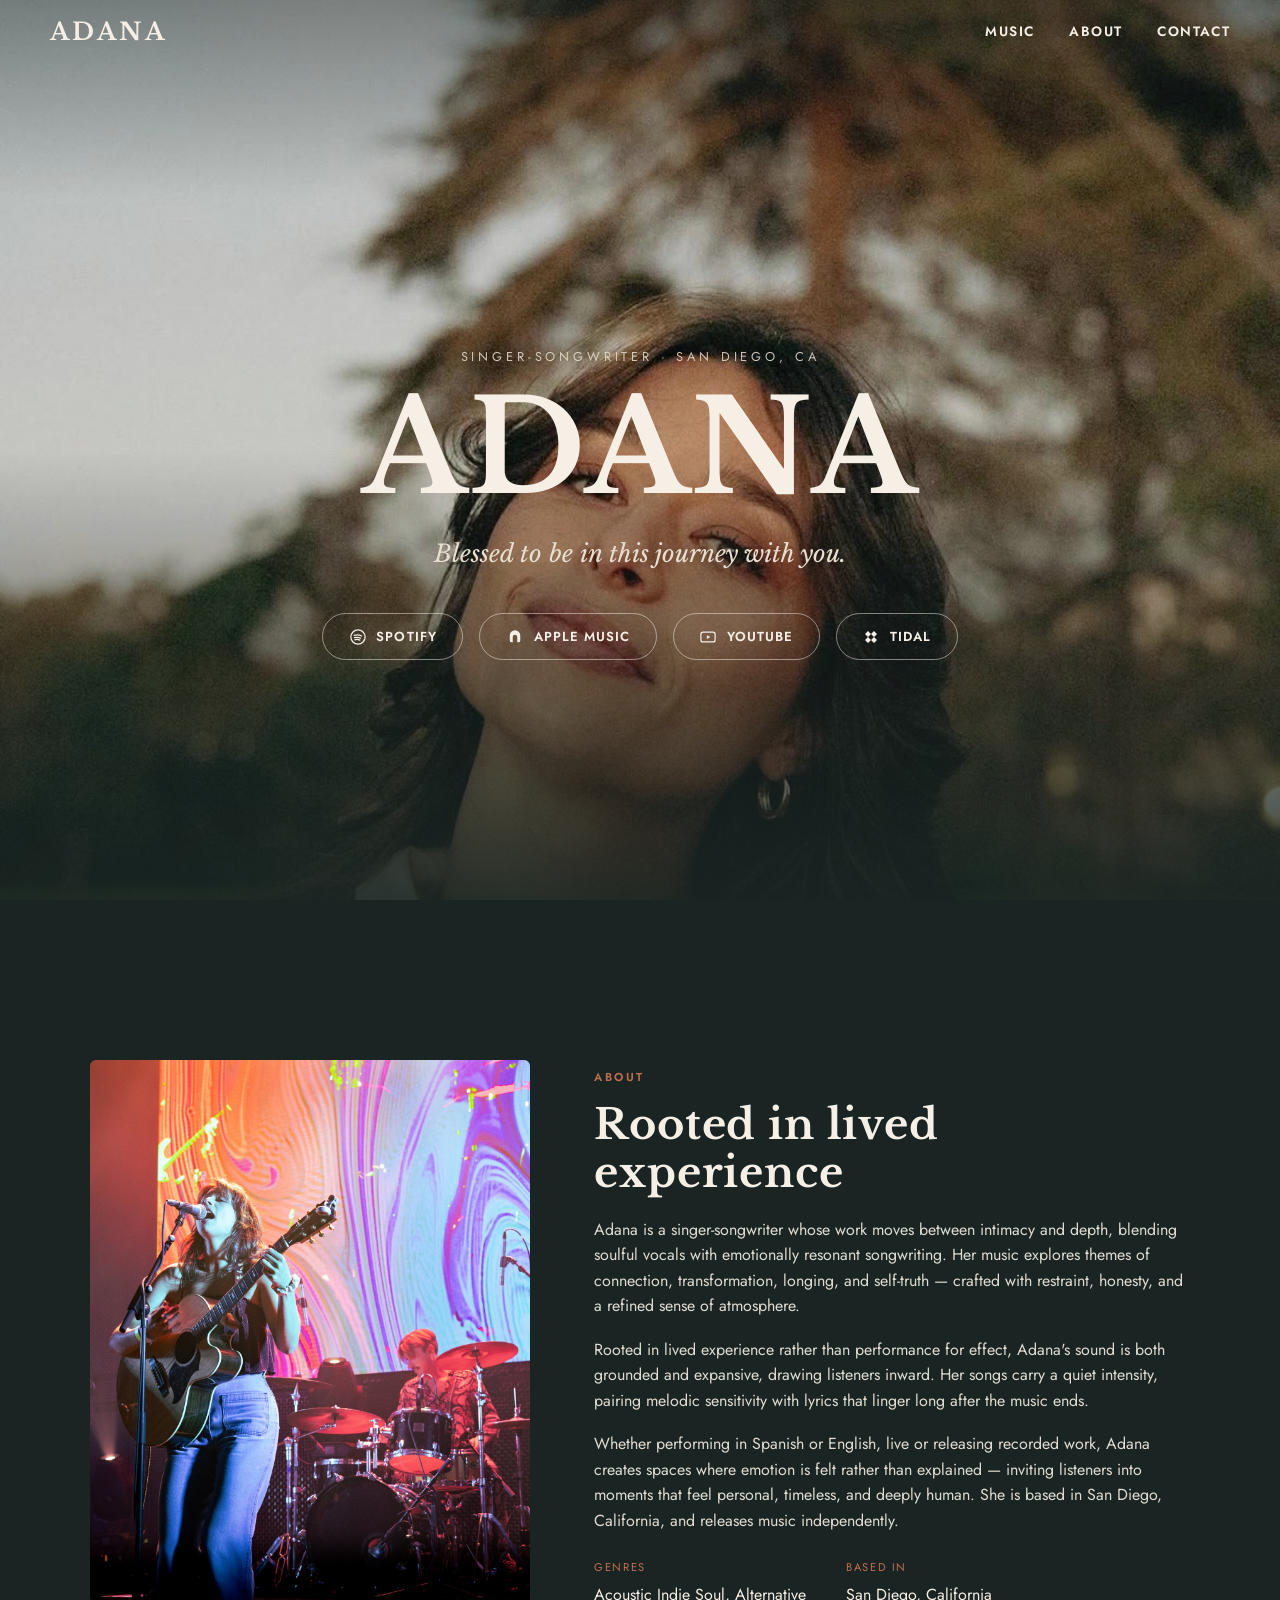
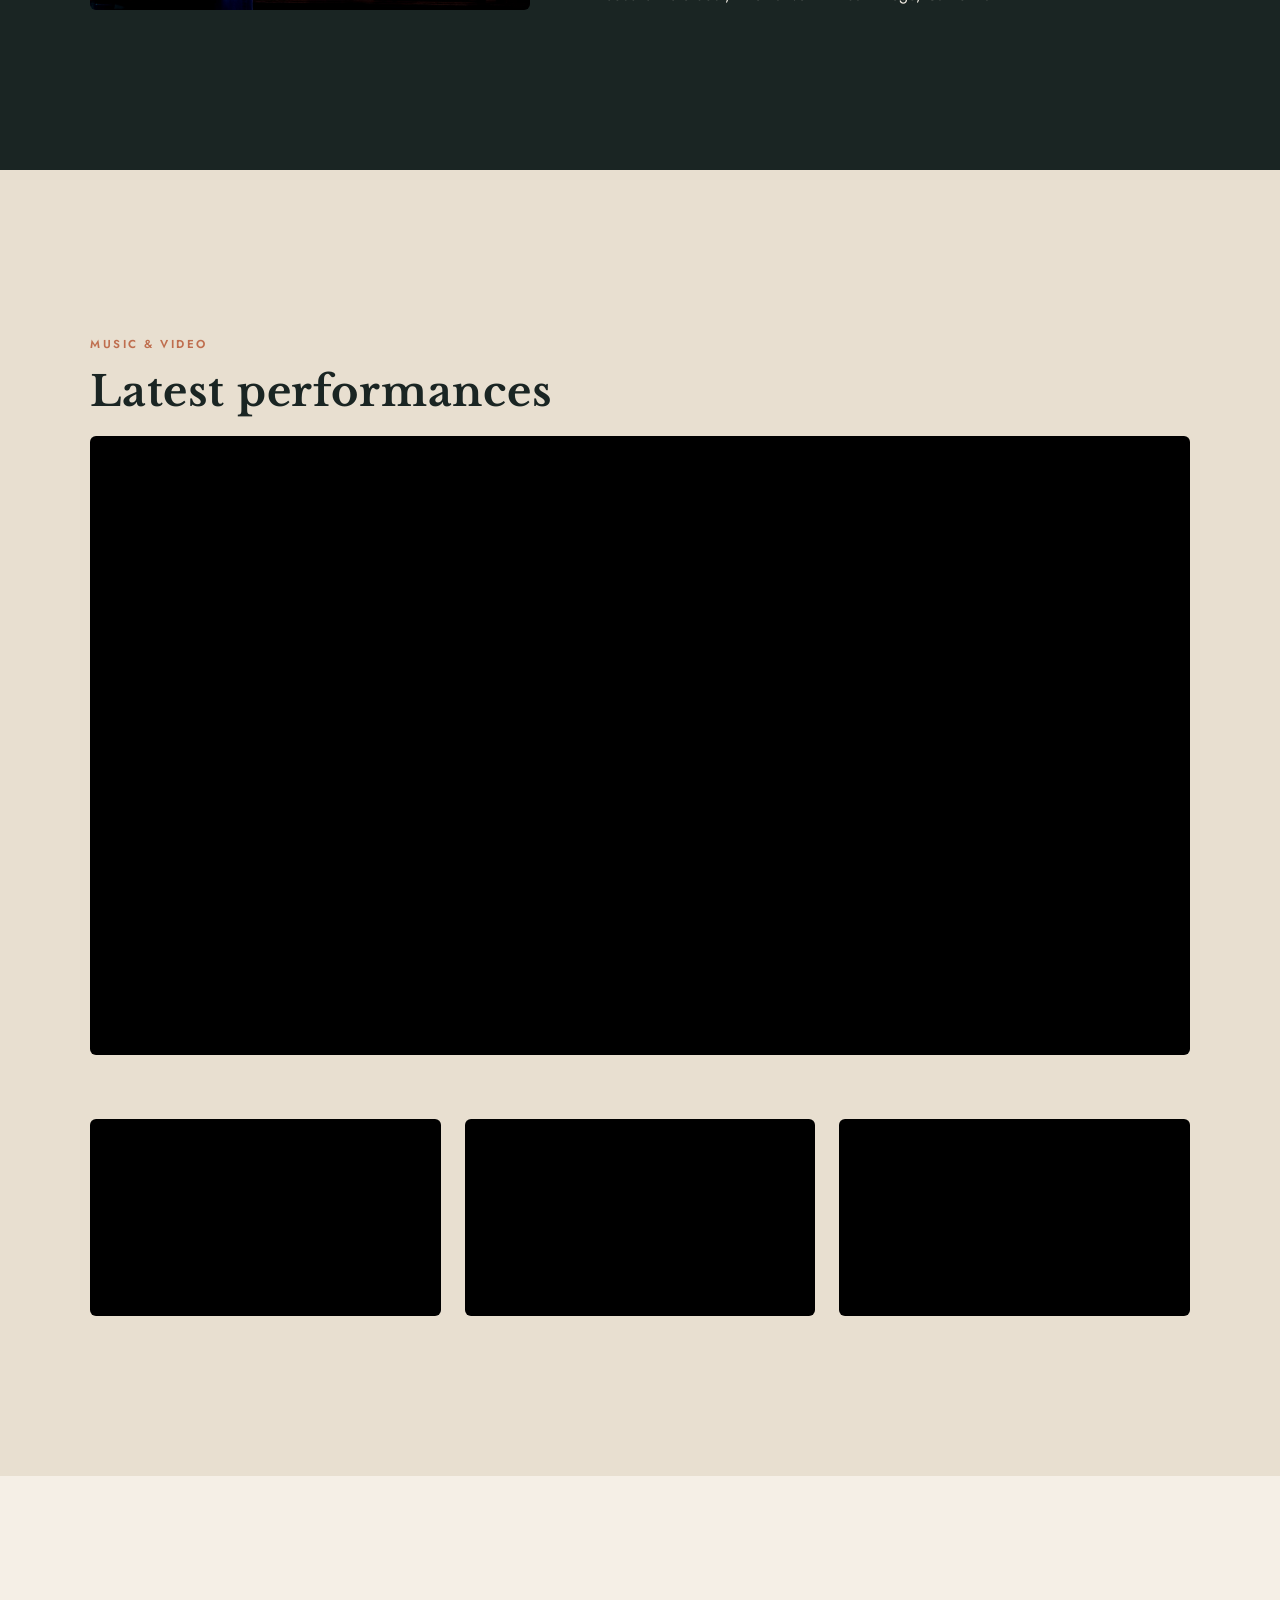
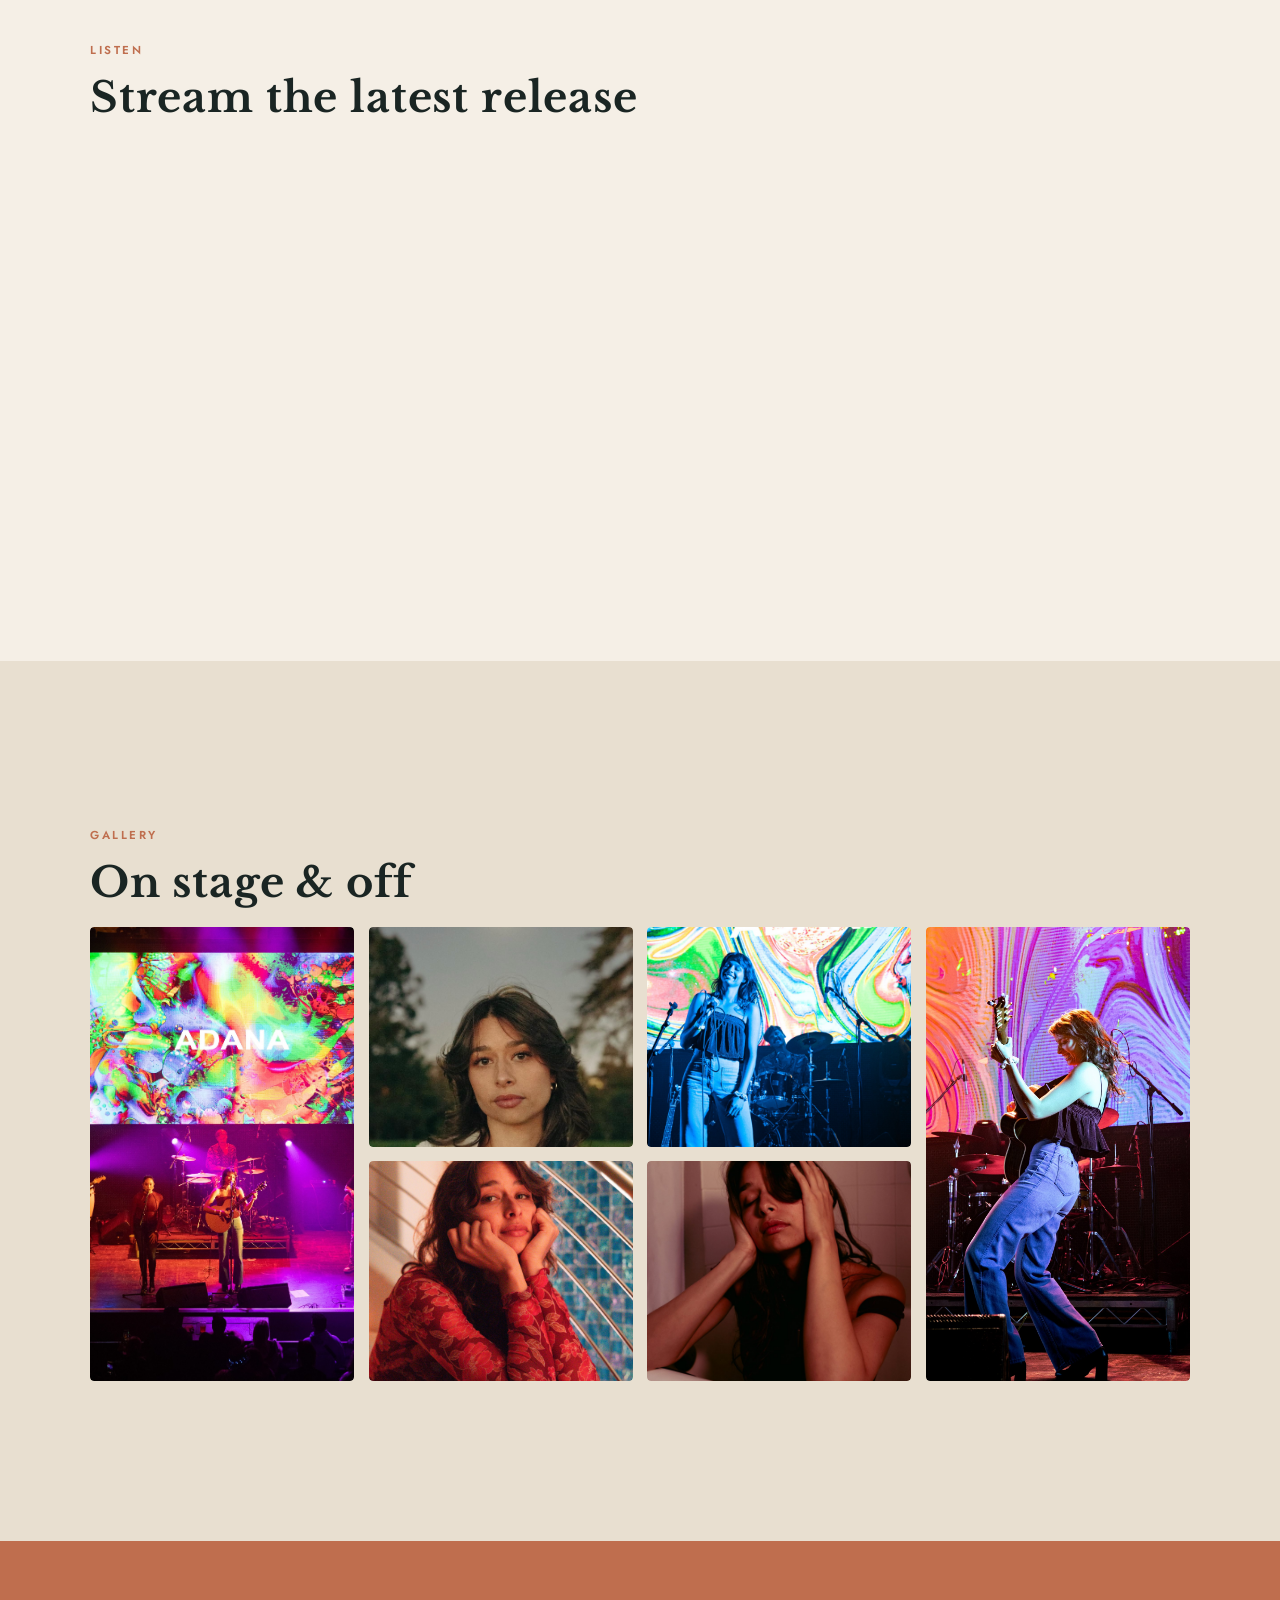
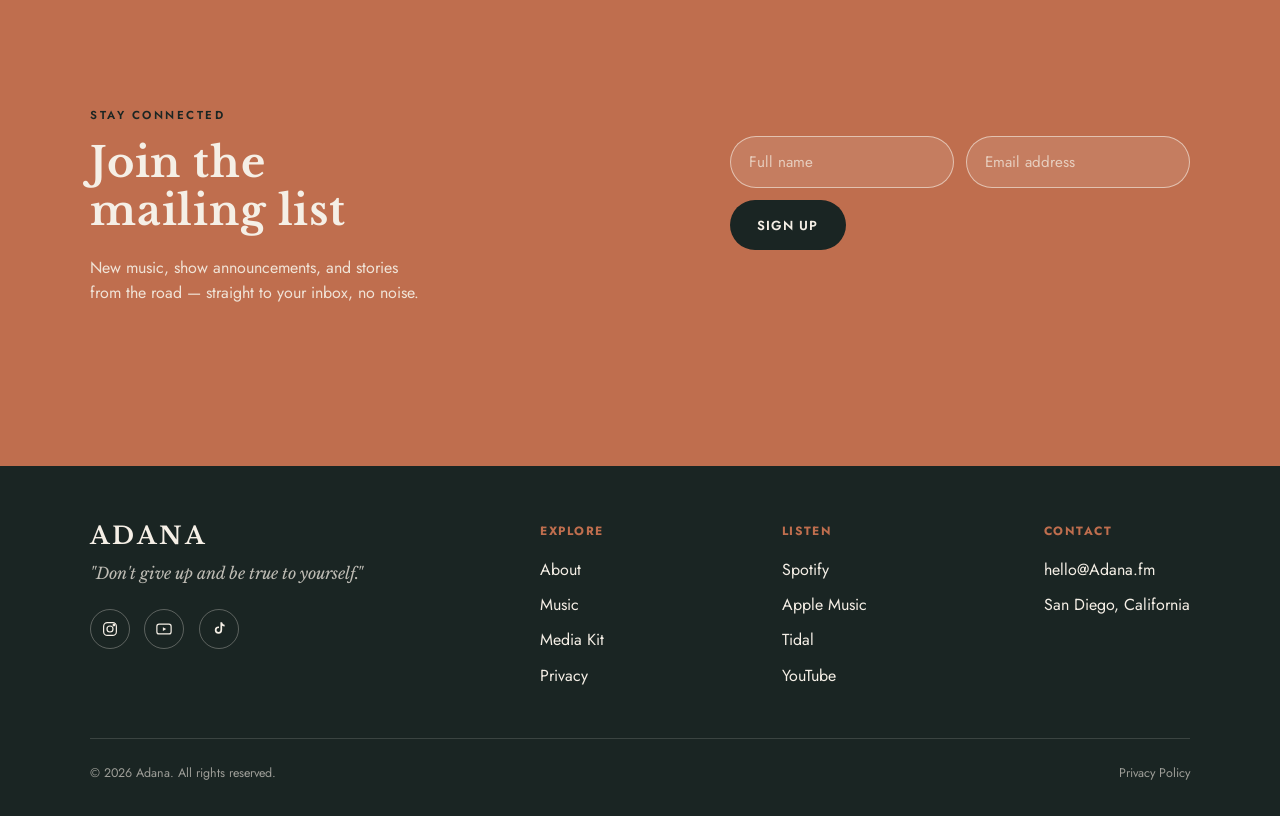
==== index.html @ afb02d52 "Update YouTube link to channel URL Co-Authored-By: Claude Sonnet 5 <noreply@anthropic.com> Claude-Se" ====
<!DOCTYPE html>
<html lang="en">
<head>
<meta charset="UTF-8">
<meta name="viewport" content="width=device-width, initial-scale=1.0">
<title>Adana — Singer-Songwriter</title>
<meta name="description" content="Adana is a singer-songwriter from San Diego, California, blending soulful vocals with emotionally resonant songwriting in Spanish and English.">

<meta property="og:type" content="website">
<meta property="og:site_name" content="Adana">
<meta property="og:url" content="https://adanasoul.com/">
<meta property="og:title" content="Adana — Singer-Songwriter">
<meta property="og:description" content="Singer-songwriter from San Diego, CA">
<meta property="og:image" content="https://adanasoul.com/images/close-up-3.jpg">
<meta property="og:image:width" content="1400">
<meta property="og:image:height" content="1427">

<meta name="twitter:card" content="summary_large_image">
<meta name="twitter:title" content="Adana — Singer-Songwriter">
<meta name="twitter:description" content="Singer-songwriter from San Diego, CA">
<meta name="twitter:image" content="https://adanasoul.com/images/close-up-3.jpg">

<link rel="icon" href="images/favicon.svg" type="image/svg+xml">
<link rel="preconnect" href="https://fonts.googleapis.com">
<link rel="preconnect" href="https://fonts.gstatic.com" crossorigin>
<link href="https://fonts.googleapis.com/css2?family=Libre+Baskerville:ital,wght@0,400;0,700;1,400&family=Jost:wght@400;500;600&display=swap" rel="stylesheet">
<link rel="stylesheet" href="css/style.css">
</head>
<body>

<header class="site-header site-header--overlay">
  <nav class="nav container">
    <a href="index.html" class="wordmark">Adana</a>
    <button class="nav-toggle" aria-expanded="false" aria-label="Toggle menu"><span></span></button>
    <ul class="nav-links">
      <li><a href="#music">Music</a></li>
      <li><a href="#about">About</a></li>
      <li><a href="mailto:hello@Adana.fm">Contact</a></li>
    </ul>
  </nav>
</header>

<main>

  <section class="hero">
    <div class="hero-media">
      <img src="images/close-up-3.jpg" alt="Portrait of Adana outdoors">
    </div>
    <div class="hero-content container">
      <span class="hero-eyebrow">Singer-Songwriter · San Diego, CA</span>
      <h1 class="hero-title">ADANA</h1>
      <p class="hero-tagline">Blessed to be in this journey with you.</p>
      <div class="hero-stream-row">
        <a class="stream-btn" href="https://open.spotify.com/artist/2aQE0s5B42gAWbZlEtT49y" target="_blank" rel="noopener">
          <svg viewBox="0 0 24 24" fill="none" stroke="currentColor" stroke-width="1.7"><circle cx="12" cy="12" r="9.5"/><path d="M6.8 9.8c3.4-1 7.2-.7 9.9.9M7.3 12.9c2.8-.8 5.9-.6 8.2.7M7.8 15.7c2.3-.6 4.7-.5 6.6.5" stroke-linecap="round"/></svg>
          Spotify
        </a>
        <a class="stream-btn" href="https://music.apple.com/us/artist/adana/1758428878" target="_blank" rel="noopener">
          <svg viewBox="0 0 24 24" fill="currentColor"><path d="M12 3a7 7 0 0 0-7 7v6.5A2.5 2.5 0 0 0 7.5 19H9v-7a3 3 0 1 1 6 0v7h1.5a2.5 2.5 0 0 0 2.5-2.5V10a7 7 0 0 0-7-7z"/></svg>
          Apple Music
        </a>
        <a class="stream-btn" href="https://www.youtube.com/channel/UCXM5-2ejh57pzYtHJWMcfrA" target="_blank" rel="noopener">
          <svg viewBox="0 0 24 24" fill="none" stroke="currentColor" stroke-width="1.6"><rect x="2.5" y="5.5" width="19" height="13" rx="3"/><path d="M10.5 9.5v5l4.5-2.5-4.5-2.5z" fill="currentColor" stroke="none"/></svg>
          YouTube
        </a>
        <a class="stream-btn" href="https://tidal.com/album/376393224/track/376393225" target="_blank" rel="noopener">
          <svg viewBox="0 0 24 24" fill="currentColor"><path d="M8 4 4 8l4 4-4 4 4 4 4-4-4-4 4-4-4-4zm8 0-4 4 4 4-4 4 4 4 4-4-4-4 4-4-4-4z"/></svg>
          Tidal
        </a>
      </div>
    </div>
  </section>

  <section id="about" class="section-dark">
    <div class="container about-grid">
      <figure class="about-photo">
        <img src="images/about-6A3A4406.jpg" alt="Portrait of Adana">
      </figure>
      <div class="about-copy">
        <span class="eyebrow">About</span>
        <h2>Rooted in lived experience</h2>
        <p>Adana is a singer-songwriter whose work moves between intimacy and depth, blending soulful vocals with emotionally resonant songwriting. Her music explores themes of connection, transformation, longing, and self-truth — crafted with restraint, honesty, and a refined sense of atmosphere.</p>
        <p>Rooted in lived experience rather than performance for effect, Adana's sound is both grounded and expansive, drawing listeners inward. Her songs carry a quiet intensity, pairing melodic sensitivity with lyrics that linger long after the music ends.</p>
        <p>Whether performing in Spanish or English, live or releasing recorded work, Adana creates spaces where emotion is felt rather than explained — inviting listeners into moments that feel personal, timeless, and deeply human. She is based in San Diego, California, and releases music independently.</p>
        <div class="meta">
          <div>
            <span class="meta-label">Genres</span>
            <span>Acoustic Indie Soul, Alternative</span>
          </div>
          <div>
            <span class="meta-label">Based In</span>
            <span>San Diego, California</span>
          </div>
        </div>
      </div>
    </div>
  </section>

  <section id="music" class="section-sand">
    <div class="container">
      <span class="eyebrow">Music &amp; Video</span>
      <h2>Latest performances</h2>

      <div class="video-feature">
        <iframe src="https://www.youtube-nocookie.com/embed/krbt90DhMRc" title="Adana — featured video" loading="lazy" allow="accelerometer; autoplay; clipboard-write; encrypted-media; gyroscope; picture-in-picture; web-share" allowfullscreen></iframe>
      </div>

      <div class="video-grid">
        <div class="video-card">
          <iframe src="https://www.youtube-nocookie.com/embed/rFT4J-I5M5M" title="Adana — video" loading="lazy" allow="accelerometer; autoplay; clipboard-write; encrypted-media; gyroscope; picture-in-picture; web-share" allowfullscreen></iframe>
        </div>
        <div class="video-card">
          <iframe src="https://www.youtube-nocookie.com/embed/PoOjRHq7BCo" title="Adana — video" loading="lazy" allow="accelerometer; autoplay; clipboard-write; encrypted-media; gyroscope; picture-in-picture; web-share" allowfullscreen></iframe>
        </div>
        <div class="video-card">
          <iframe src="https://www.youtube-nocookie.com/embed/LKahzvNHBf4" title="Adana — video" loading="lazy" allow="accelerometer; autoplay; clipboard-write; encrypted-media; gyroscope; picture-in-picture; web-share" allowfullscreen></iframe>
        </div>
      </div>
    </div>
  </section>

  <section class="section-cream">
    <div class="container">
      <span class="eyebrow">Listen</span>
      <h2>Stream the latest release</h2>
      <div style="border-radius:6px; overflow:hidden;">
        <iframe style="border-radius:6px;" src="https://open.spotify.com/embed/album/0XzB2h604ZwfmZLiXv7cVd?utm_source=generator&theme=0" width="100%" height="352" frameborder="0" allowfullscreen loading="lazy" allow="autoplay; clipboard-write; encrypted-media; fullscreen; picture-in-picture"></iframe>
      </div>
    </div>
  </section>

  <section id="gallery" class="section-sand">
    <div class="container">
      <span class="eyebrow">Gallery</span>
      <h2>On stage &amp; off</h2>
      <div class="gallery">
        <a href="images/stage-purple.jpg" target="_blank" class="tall"><img src="images/stage-purple.jpg" alt="Adana performing live on stage under purple lighting"></a>
        <a href="images/close-up-1.jpg" target="_blank"><img src="images/close-up-1.jpg" alt="Close-up portrait of Adana"></a>
        <a href="images/gig-6A3A4645.jpg" target="_blank"><img src="images/gig-6A3A4645.jpg" alt="Adana performing live"></a>
        <a href="images/about-6A3A4395.jpg" target="_blank" class="tall"><img src="images/about-6A3A4395.jpg" alt="Portrait of Adana"></a>
        <a href="images/red-blue.jpg" target="_blank"><img src="images/red-blue.jpg" alt="Adana under red and blue stage lighting"></a>
        <a href="images/vanity-square.jpg" target="_blank"><img src="images/vanity-square.jpg" alt="Portrait of Adana"></a>
      </div>
    </div>
  </section>

  <section id="mailing-list" class="mail-section">
    <div class="container mail-inner">
      <div class="mail-copy">
        <span class="eyebrow" style="color:var(--ink)">Stay Connected</span>
        <h2>Join the mailing list</h2>
        <p>New music, show announcements, and stories from the road — straight to your inbox, no noise.</p>
      </div>
      <form class="mail-form" action="https://formspree.io/f/xpqvvgkb" method="POST">
        <input type="text" name="name" placeholder="Full name" required>
        <input type="email" name="email" placeholder="Email address" required>
        <button type="submit" class="btn">Sign Up</button>
        <p class="mail-note"></p>
      </form>
    </div>
  </section>

</main>

<footer class="site-footer">
  <div class="container">
    <div class="footer-top">
      <div class="footer-brand">
        <a href="index.html" class="wordmark">Adana</a>
        <p class="footer-tagline">"Don't give up and be true to yourself."</p>
        <div class="social-icons" style="margin-top:1.4rem;">
          <a href="https://www.instagram.com/adanasoul" target="_blank" rel="noopener" aria-label="Instagram">
            <svg viewBox="0 0 24 24" fill="none" stroke="currentColor" stroke-width="1.6"><rect x="3.5" y="3.5" width="17" height="17" rx="5"/><circle cx="12" cy="12" r="4"/><circle cx="17.2" cy="6.8" r="1"/></svg>
          </a>
          <a href="https://www.youtube.com/channel/UCXM5-2ejh57pzYtHJWMcfrA" target="_blank" rel="noopener" aria-label="YouTube">
            <svg viewBox="0 0 24 24" fill="none" stroke="currentColor" stroke-width="1.6"><rect x="2.5" y="5.5" width="19" height="13" rx="3"/><path d="M10.5 9.5v5l4.5-2.5-4.5-2.5z" fill="currentColor" stroke="none"/></svg>
          </a>
          <a href="https://www.tiktok.com/@adanassoul" target="_blank" rel="noopener" aria-label="TikTok">
            <svg viewBox="0 0 24 24" fill="currentColor"><path d="M14 3h2.2c.2 1.7 1.4 3 3.3 3.2V8.5c-1.2 0-2.4-.4-3.3-1v5.9a4.9 4.9 0 1 1-4.9-4.9c.2 0 .5 0 .7.1v2.3a2.6 2.6 0 1 0 1.9 2.5V3z"/></svg>
          </a>
        </div>
      </div>
      <div class="footer-col">
        <h4>Explore</h4>
        <ul>
          <li><a href="index.html#about">About</a></li>
          <li><a href="index.html#music">Music</a></li>
          <li><a href="media-kit.html">Media Kit</a></li>
          <li><a href="privacy.html">Privacy</a></li>
        </ul>
      </div>
      <div class="footer-col">
        <h4>Listen</h4>
        <ul>
          <li><a href="https://open.spotify.com/artist/2aQE0s5B42gAWbZlEtT49y" target="_blank" rel="noopener">Spotify</a></li>
          <li><a href="https://music.apple.com/us/artist/adana/1758428878" target="_blank" rel="noopener">Apple Music</a></li>
          <li><a href="https://tidal.com/album/376393224/track/376393225" target="_blank" rel="noopener">Tidal</a></li>
          <li><a href="https://www.youtube.com/channel/UCXM5-2ejh57pzYtHJWMcfrA" target="_blank" rel="noopener">YouTube</a></li>
        </ul>
      </div>
      <div class="footer-col">
        <h4>Contact</h4>
        <ul>
          <li><a href="mailto:hello@Adana.fm">hello@Adana.fm</a></li>
          <li>San Diego, California</li>
        </ul>
      </div>
    </div>
    <div class="footer-bottom">
      <span>&copy; <span id="year"></span> Adana. All rights reserved.</span>
      <span><a href="privacy.html">Privacy Policy</a></span>
    </div>
  </div>
</footer>

<script src="js/main.js"></script>
</body>
</html>
---- css/style.css ----
/* ---------- Custom properties ---------- */
:root {
  --terracotta: #BF6E4E;
  --terracotta-dark: #a35a3d;
  --sand: #E8DFD0;
  --ink: #1A2523;
  --cream: #F5EFE6;

  --font-display: "Libre Baskerville", Georgia, "Times New Roman", serif;
  --font-body: "Jost", "Helvetica Neue", Helvetica, Arial, sans-serif;

  --container: 1180px;
  --gap: clamp(2rem, 5vw, 4rem);
}

/* ---------- Reset ---------- */
* { box-sizing: border-box; }
html { scroll-behavior: smooth; }
body, h1, h2, h3, h4, p, figure, ul { margin: 0; }
ul { padding: 0; list-style: none; }
img { max-width: 100%; display: block; }
a { color: inherit; text-decoration: none; }
button { font: inherit; cursor: pointer; }

body {
  font-family: var(--font-body);
  background: var(--sand);
  color: var(--ink);
  line-height: 1.6;
  -webkit-font-smoothing: antialiased;
}

.container {
  max-width: var(--container);
  margin: 0 auto;
  padding: 0 clamp(1.25rem, 4vw, 2.5rem);
}

h1, h2, h3, .wordmark {
  font-family: var(--font-display);
  font-weight: 700;
  letter-spacing: 0.02em;
  line-height: 1.15;
}

h2 {
  font-size: clamp(1.8rem, 4vw, 2.6rem);
  margin-bottom: 1.25rem;
}

h3 {
  font-size: 1.3rem;
  margin-bottom: 0.5rem;
}

p { max-width: 62ch; }

.eyebrow {
  font-family: var(--font-body);
  text-transform: uppercase;
  letter-spacing: 0.22em;
  font-size: 0.72rem;
  font-weight: 600;
  color: var(--terracotta);
  margin-bottom: 0.9rem;
  display: inline-block;
}

/* ---------- Buttons ---------- */
.btn {
  display: inline-flex;
  align-items: center;
  gap: 0.5rem;
  padding: 0.85rem 1.9rem;
  border-radius: 999px;
  font-family: var(--font-body);
  font-weight: 600;
  font-size: 0.85rem;
  letter-spacing: 0.06em;
  text-transform: uppercase;
  border: 1px solid transparent;
  transition: transform 0.2s ease, background 0.2s ease, border-color 0.2s ease, color .2s ease;
}
.btn:hover { transform: translateY(-2px); }

.btn-primary {
  background: var(--terracotta);
  color: var(--cream);
}
.btn-primary:hover { background: var(--terracotta-dark); }

.btn-outline {
  background: transparent;
  border-color: currentColor;
  color: inherit;
}
.btn-outline:hover { background: var(--ink); color: var(--cream); border-color: var(--ink); }

.btn-outline.on-dark:hover { background: var(--cream); color: var(--ink); border-color: var(--cream); }

/* ---------- Nav ---------- */
.site-header {
  position: sticky;
  top: 0;
  z-index: 100;
  background: rgba(232, 223, 208, 0.92);
  backdrop-filter: saturate(140%) blur(8px);
  border-bottom: 1px solid rgba(26, 37, 35, 0.08);
}

.site-header--overlay {
  position: absolute;
  top: 0;
  left: 0;
  right: 0;
  background: transparent;
  backdrop-filter: none;
  border-bottom: none;
}
.site-header--overlay .wordmark,
.site-header--overlay .nav-links a { color: var(--cream); }
.site-header--overlay .nav-toggle span,
.site-header--overlay .nav-toggle span::before,
.site-header--overlay .nav-toggle span::after { background: var(--cream); }

.nav {
  display: flex;
  align-items: center;
  justify-content: space-between;
  padding: 1.1rem 0;
}

.wordmark {
  font-size: 1.5rem;
  text-transform: uppercase;
  letter-spacing: 0.14em;
}

.nav-links {
  display: flex;
  align-items: center;
  gap: 2.2rem;
  font-size: 0.85rem;
  text-transform: uppercase;
  letter-spacing: 0.1em;
  font-weight: 600;
}

.nav-links a { position: relative; padding-bottom: 2px; }
.nav-links a::after {
  content: "";
  position: absolute;
  left: 0; right: 0; bottom: -3px;
  height: 2px;
  background: var(--terracotta);
  transform: scaleX(0);
  transform-origin: right;
  transition: transform 0.25s ease;
}
.nav-links a:hover::after,
.nav-links a[aria-current="page"]::after { transform: scaleX(1); transform-origin: left; }

.nav-toggle {
  display: none;
  background: none;
  border: none;
  width: 34px;
  height: 26px;
  position: relative;
}
.nav-toggle span,
.nav-toggle span::before,
.nav-toggle span::after {
  content: "";
  position: absolute;
  left: 0;
  width: 100%;
  height: 2px;
  background: var(--ink);
  transition: transform 0.25s ease, opacity 0.25s ease, top .25s ease;
}
.nav-toggle span { top: 12px; }
.nav-toggle span::before { top: -9px; }
.nav-toggle span::after { top: 9px; }

.nav-toggle[aria-expanded="true"] span { background: transparent; }
.nav-toggle[aria-expanded="true"] span::before { top: 0; transform: rotate(45deg); }
.nav-toggle[aria-expanded="true"] span::after { top: 0; transform: rotate(-45deg); }

/* ---------- Hero ---------- */
.hero {
  position: relative;
  min-height: 100vh;
  display: flex;
  align-items: flex-end;
  color: var(--cream);
  overflow: hidden;
}
.hero-media {
  position: absolute;
  inset: 0;
  z-index: 0;
}
.hero-media img {
  width: 100%;
  height: 100%;
  object-fit: cover;
  object-position: center 20%;
}
.hero-media::after {
  content: "";
  position: absolute;
  inset: 0;
  background: linear-gradient(180deg, rgba(26,37,35,0.45) 0%, rgba(26,37,35,0.05) 22%, rgba(26,37,35,0.05) 50%, rgba(26,37,35,0.9) 100%);
}
.hero-content {
  position: relative;
  z-index: 1;
  width: 100%;
  padding: 3.5rem 0 5rem;
  text-align: center;
}
.hero-eyebrow {
  font-size: 0.8rem;
  letter-spacing: 0.3em;
  text-transform: uppercase;
  color: var(--sand);
  opacity: 0.85;
}
.hero-title {
  font-size: clamp(3.5rem, 12vw, 8rem);
  color: var(--cream);
  margin: 0.4rem 0 0.8rem;
}
.hero-tagline {
  font-family: var(--font-display);
  font-style: italic;
  font-size: clamp(1.1rem, 2.4vw, 1.5rem);
  color: var(--sand);
  max-width: 40ch;
  margin: 0 auto 2.5rem;
}

/* ---------- Streaming links ---------- */
.hero-stream-row {
  display: flex;
  flex-wrap: wrap;
  gap: 1rem;
  justify-content: center;
}
.stream-btn {
  display: inline-flex;
  align-items: center;
  gap: 0.6rem;
  padding: 0.75rem 1.6rem;
  border: 1px solid rgba(245, 239, 230, 0.5);
  border-radius: 999px;
  font-size: 0.82rem;
  font-weight: 600;
  text-transform: uppercase;
  letter-spacing: 0.08em;
  transition: background 0.2s ease, border-color 0.2s ease, color 0.2s ease;
}
.stream-btn svg { width: 18px; height: 18px; flex-shrink: 0; }
.stream-btn:hover {
  background: var(--terracotta);
  border-color: var(--terracotta);
  color: var(--cream);
}

/* ---------- Section basics ---------- */
section { padding: clamp(6rem, 13vw, 10rem) 0; }
.section-sand { background: var(--sand); }
.section-dark { background: var(--ink); color: var(--cream); }
.section-cream { background: var(--cream); }
.section-dark .eyebrow { color: var(--terracotta); }

/* ---------- About ---------- */
.about-grid {
  display: grid;
  grid-template-columns: 0.85fr 1.15fr;
  gap: var(--gap);
  align-items: center;
}
.about-photo {
  border-radius: 6px;
  overflow: hidden;
}
.about-photo img { width: 100%; height: 100%; object-fit: cover; }
.about-copy p { margin-bottom: 1.1rem; color: rgba(245,239,230,0.9); }
.about-copy .meta {
  margin-top: 1.6rem;
  display: flex;
  gap: 2.5rem;
  flex-wrap: wrap;
}
.about-copy .meta div span {
  display: block;
}
.meta-label {
  text-transform: uppercase;
  letter-spacing: 0.14em;
  font-size: 0.7rem;
  color: var(--terracotta);
  margin-bottom: 0.3rem;
}

/* ---------- Music / video ---------- */
.video-feature {
  position: relative;
  width: 100%;
  padding-top: 56.25%;
  border-radius: 6px;
  overflow: hidden;
  margin-bottom: var(--gap);
  background: #000;
}
.video-feature iframe {
  position: absolute;
  inset: 0;
  width: 100%;
  height: 100%;
  border: 0;
}
.video-grid {
  display: grid;
  grid-template-columns: repeat(3, 1fr);
  gap: 1.5rem;
}
.video-card {
  position: relative;
  width: 100%;
  padding-top: 56.25%;
  border-radius: 6px;
  overflow: hidden;
  background: #000;
}
.video-card iframe {
  position: absolute;
  inset: 0;
  width: 100%;
  height: 100%;
  border: 0;
}

/* ---------- Gallery ---------- */
.gallery {
  display: grid;
  grid-template-columns: repeat(4, 1fr);
  grid-auto-rows: 220px;
  gap: 0.9rem;
}
.gallery img {
  width: 100%;
  height: 100%;
  object-fit: cover;
  border-radius: 4px;
  transition: transform 0.4s ease;
}
.gallery a { overflow: hidden; border-radius: 4px; display: block; }
.gallery a:hover img { transform: scale(1.06); }
.gallery .tall { grid-row: span 2; }

/* ---------- Mailing list ---------- */
.mail-section {
  background: var(--terracotta);
  color: var(--cream);
}
.mail-inner {
  display: flex;
  flex-wrap: wrap;
  justify-content: space-between;
  align-items: center;
  gap: 2rem;
}
.mail-copy { max-width: 34ch; }
.mail-copy p { color: rgba(245,239,230,0.9); }
.mail-form {
  display: flex;
  gap: 0.75rem;
  flex-wrap: wrap;
  flex: 1 1 380px;
  max-width: 460px;
}
.mail-form input[type="email"],
.mail-form input[type="text"] {
  flex: 1 1 220px;
  padding: 0.9rem 1.1rem;
  border-radius: 999px;
  border: 1px solid rgba(245,239,230,0.6);
  background: rgba(245,239,230,0.12);
  color: var(--cream);
  font-family: var(--font-body);
  font-size: 0.95rem;
}
.mail-form input::placeholder { color: rgba(245,239,230,0.7); }
.mail-form button {
  background: var(--ink);
  color: var(--cream);
  border: none;
  border-radius: 999px;
  padding: 0.9rem 1.7rem;
  font-weight: 600;
  text-transform: uppercase;
  letter-spacing: 0.08em;
  font-size: 0.82rem;
  transition: background .2s ease;
}
.mail-form button:hover { background: #0f1615; }
.mail-form button:disabled { opacity: 0.6; cursor: not-allowed; transform: none; }
.mail-note {
  width: 100%;
  font-size: 0.8rem;
  margin-top: 0.6rem;
  color: rgba(245,239,230,0.85);
}
.mail-note[data-state="success"] { color: var(--ink); font-weight: 600; }
.mail-note[data-state="error"] { color: var(--ink); font-weight: 600; text-decoration: underline; }

/* ---------- Footer ---------- */
.site-footer {
  background: var(--ink);
  color: var(--cream);
  padding: 3.5rem 0 2rem;
}
.footer-top {
  display: flex;
  flex-wrap: wrap;
  justify-content: space-between;
  gap: 2.5rem;
  padding-bottom: 2.5rem;
  border-bottom: 1px solid rgba(245,239,230,0.15);
}
.footer-brand .wordmark { color: var(--cream); }
.footer-tagline {
  font-family: var(--font-display);
  font-style: italic;
  color: rgba(245,239,230,0.75);
  margin-top: 0.6rem;
  max-width: 32ch;
}
.footer-col h4 {
  text-transform: uppercase;
  letter-spacing: 0.12em;
  font-size: 0.75rem;
  color: var(--terracotta);
  margin-bottom: 1rem;
}
.footer-col ul li { margin-bottom: 0.6rem; }
.footer-col a:hover { color: var(--terracotta); }
.social-icons {
  display: flex;
  gap: 0.9rem;
}
.social-icons a {
  width: 40px;
  height: 40px;
  border: 1px solid rgba(245,239,230,0.3);
  border-radius: 50%;
  display: flex;
  align-items: center;
  justify-content: center;
  transition: background .2s ease, border-color .2s ease;
}
.social-icons a:hover { background: var(--terracotta); border-color: var(--terracotta); }
.social-icons svg { width: 18px; height: 18px; }

.footer-bottom {
  padding-top: 1.6rem;
  display: flex;
  flex-wrap: wrap;
  justify-content: space-between;
  gap: 1rem;
  font-size: 0.78rem;
  color: rgba(245,239,230,0.6);
}
.footer-bottom a:hover { color: var(--cream); }

/* ---------- Page hero (inner pages) ---------- */
.page-hero {
  background: var(--ink);
  color: var(--cream);
  padding: 7rem 0 4rem;
  text-align: center;
}
.page-hero h1 {
  font-size: clamp(2.4rem, 6vw, 4rem);
}
.page-hero p { margin: 0.8rem auto 0; color: rgba(245,239,230,0.8); }

/* ---------- Media kit specifics ---------- */
.kit-block { margin-bottom: 3.5rem; }
.kit-block:last-child { margin-bottom: 0; }
.stat-grid {
  display: grid;
  grid-template-columns: repeat(auto-fit, minmax(180px, 1fr));
  gap: 1.5rem;
}
.stat-card {
  background: var(--cream);
  border: 1px solid rgba(26,37,35,0.08);
  border-radius: 8px;
  padding: 1.6rem;
}
.stat-card .meta-label { margin-bottom: 0.5rem; }
.venue-list li {
  padding: 0.65rem 0;
  border-bottom: 1px solid rgba(26,37,35,0.1);
  display: flex;
  align-items: center;
  gap: 0.6rem;
}
.venue-list li::before {
  content: "";
  width: 6px;
  height: 6px;
  border-radius: 50%;
  background: var(--terracotta);
  flex-shrink: 0;
}
.download-list a {
  display: inline-flex;
  align-items: center;
  gap: 0.5rem;
  margin: 0 0.6rem 0.8rem 0;
}

/* ---------- Privacy page ---------- */
.legal-copy h2 {
  font-size: 1.4rem;
  margin-top: 2.4rem;
}
.legal-copy h2:first-child { margin-top: 0; }
.legal-copy p, .legal-copy ul { max-width: 72ch; margin-bottom: 1rem; color: rgba(26,37,35,0.85); }
.legal-copy ul { list-style: disc; padding-left: 1.4rem; }
.legal-copy ul li { margin-bottom: 0.4rem; }
.legal-copy strong { color: var(--ink); }

/* ---------- Responsive ---------- */
@media (max-width: 900px) {
  .about-grid { grid-template-columns: 1fr; }
  .about-photo { max-height: 420px; }
  .video-grid { grid-template-columns: repeat(2, 1fr); }
  .gallery { grid-template-columns: repeat(3, 1fr); grid-auto-rows: 160px; }
}

@media (max-width: 700px) {
  .nav-links {
    position: absolute;
    top: 100%;
    left: 0;
    right: 0;
    background: var(--sand);
    flex-direction: column;
    align-items: flex-start;
    gap: 1.4rem;
    padding: 1.6rem clamp(1.25rem, 4vw, 2.5rem) 2rem;
    border-bottom: 1px solid rgba(26,37,35,0.08);
    transform: translateY(-8px);
    opacity: 0;
    pointer-events: none;
    transition: transform 0.25s ease, opacity 0.25s ease;
  }
  .nav-links.is-open {
    transform: translateY(0);
    opacity: 1;
    pointer-events: auto;
  }
  .nav-links.is-open a { color: var(--ink); }
  .nav-toggle { display: block; }
  .video-grid { grid-template-columns: 1fr; }
  .gallery { grid-template-columns: repeat(2, 1fr); grid-auto-rows: 180px; }
  .gallery .tall { grid-row: span 1; }
  .mail-inner { align-items: flex-start; }
  .mail-form { max-width: 100%; }
  .footer-top { flex-direction: column; }
}
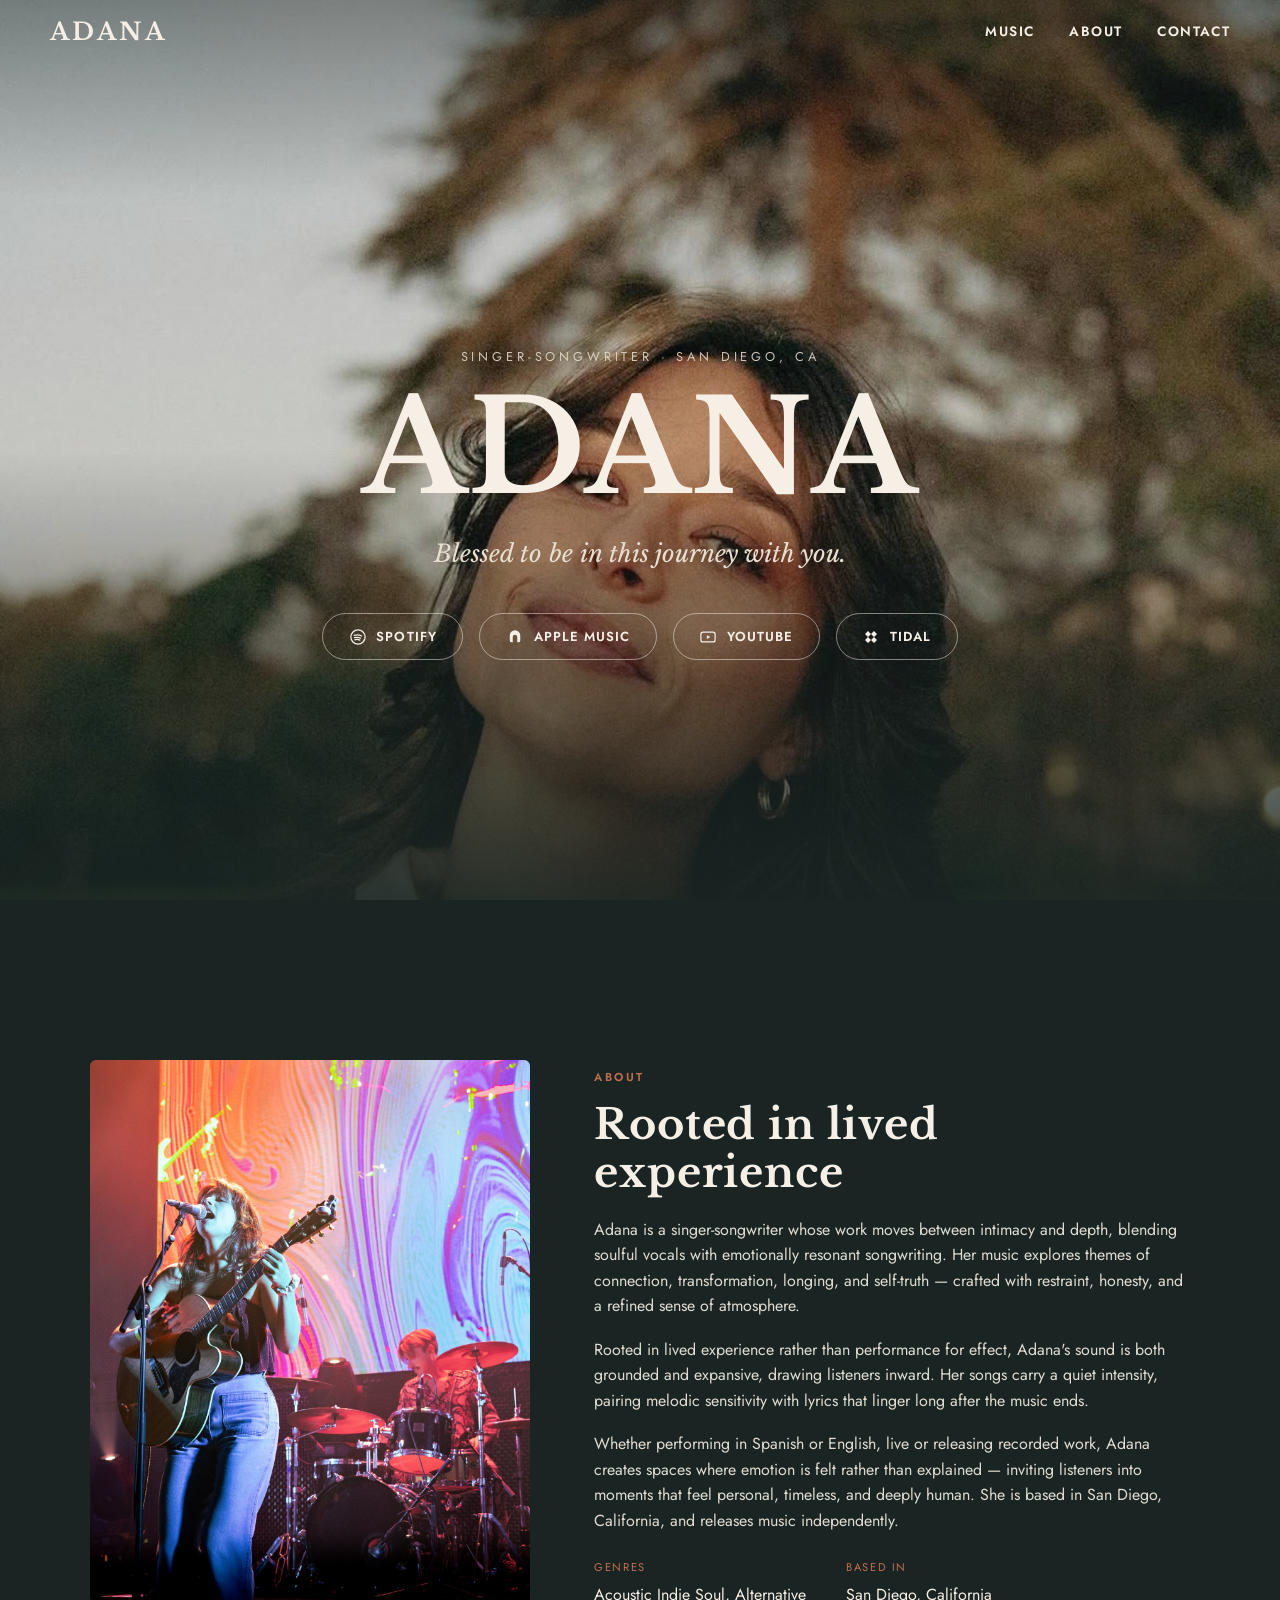
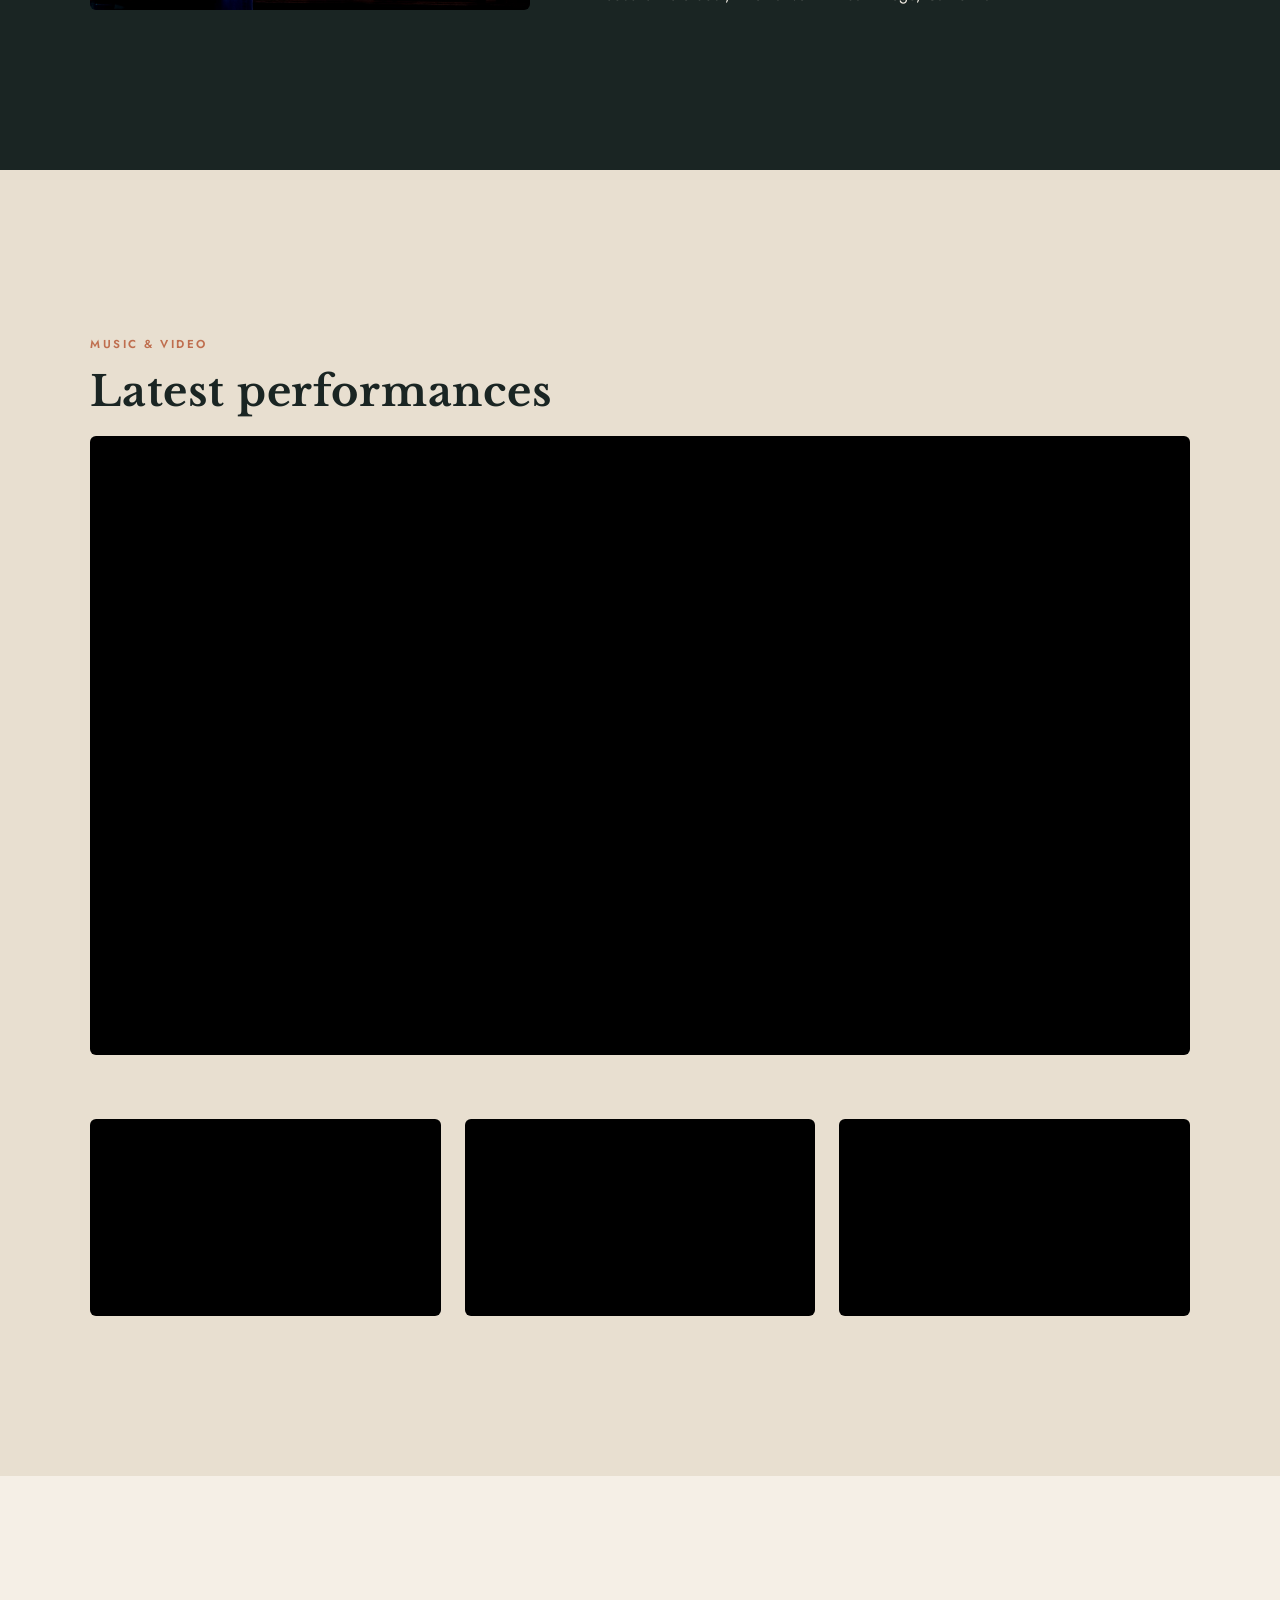
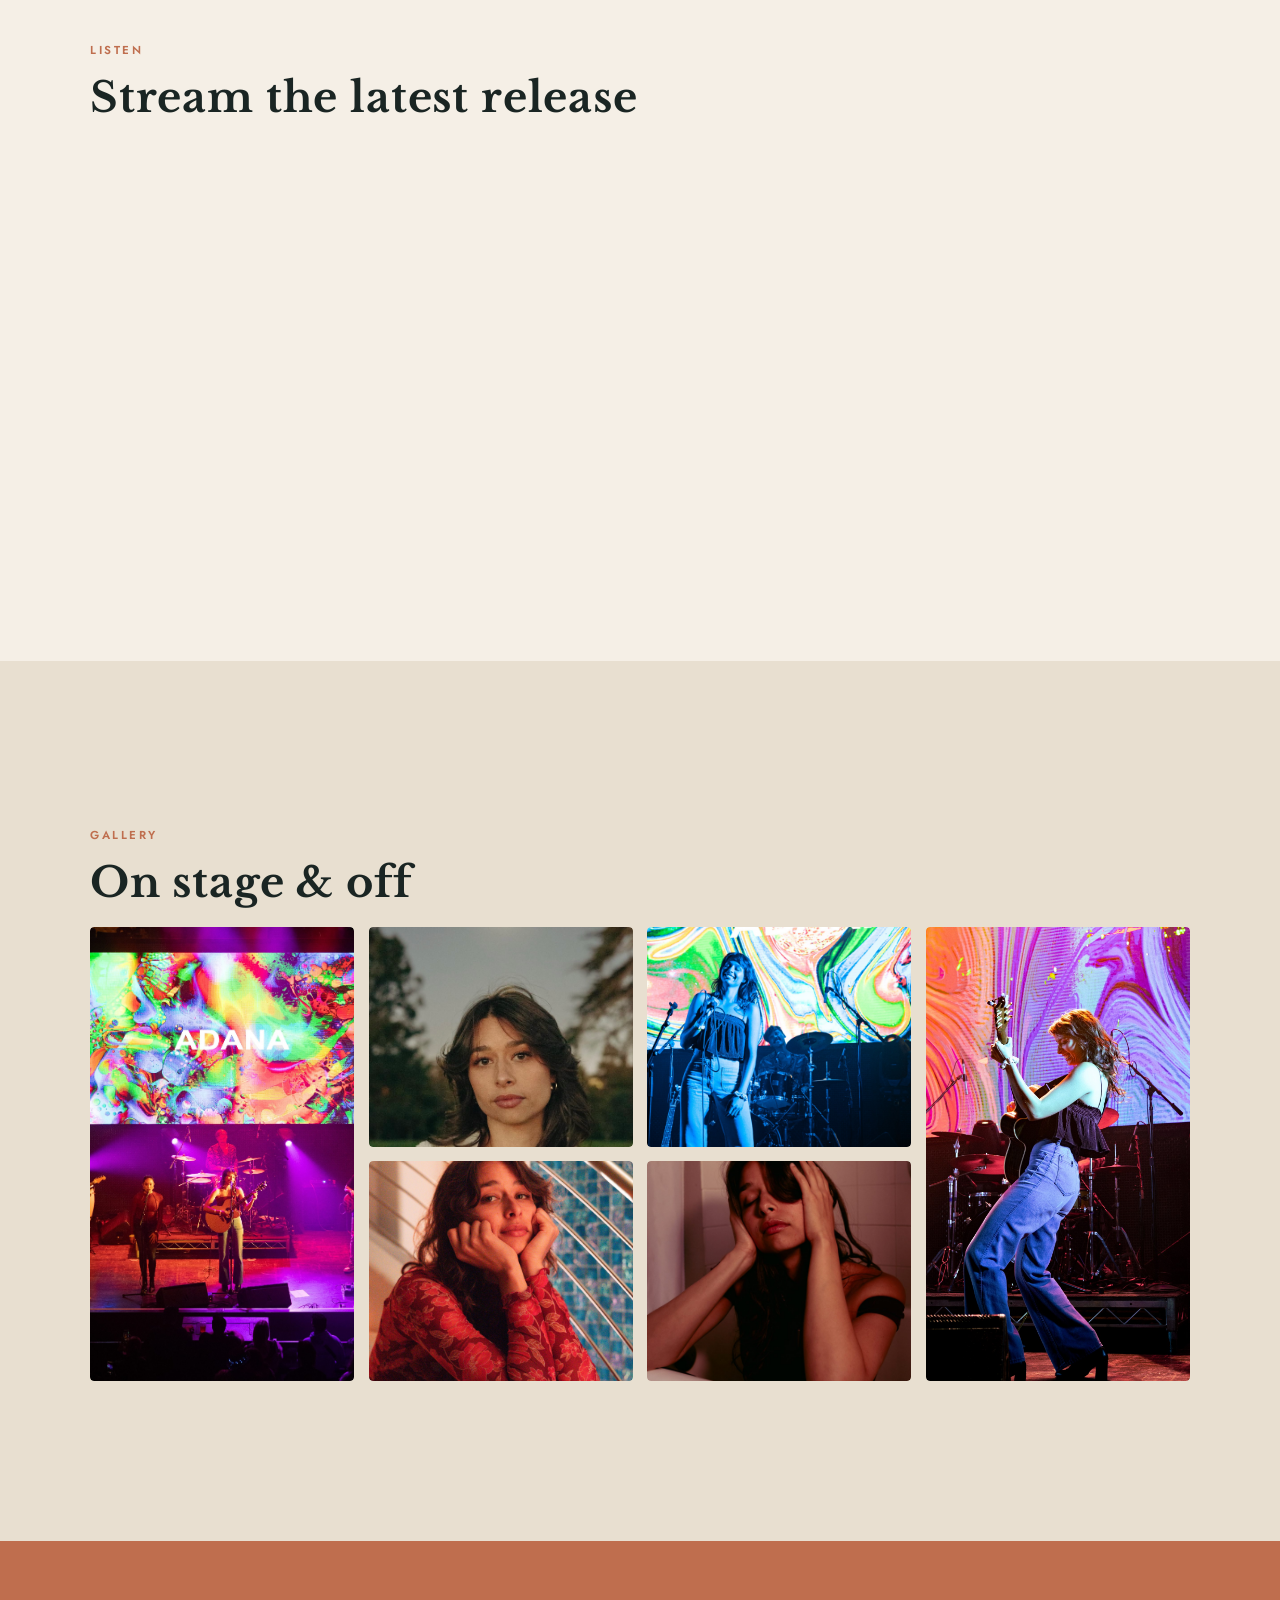
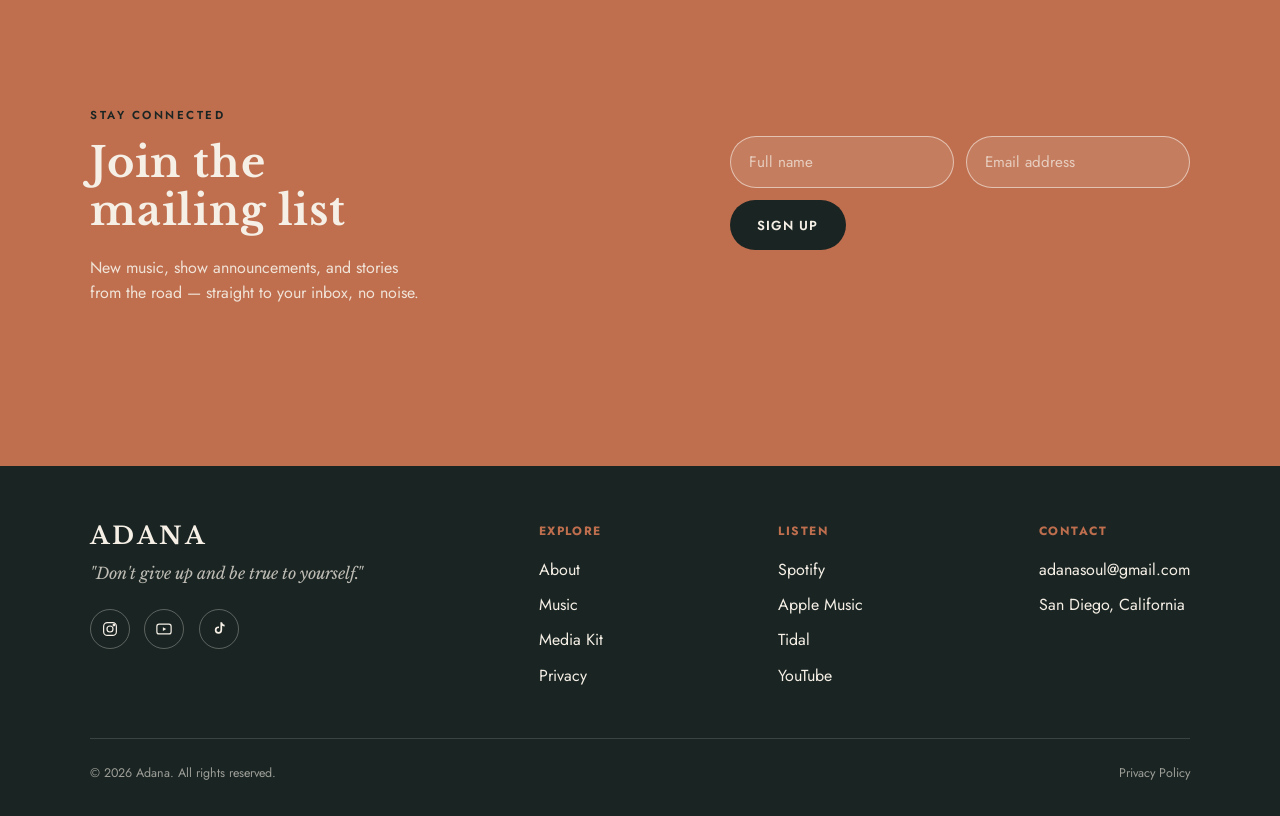
==== commit 68f483c2: "Replace adana.fm branding and contact email Swap remaining adana.fm/Adana.fm brand mentions in the p" ====
--- a/index.html
+++ b/index.html
@@ -35,7 +35,7 @@
     <ul class="nav-links">
       <li><a href="#music">Music</a></li>
       <li><a href="#about">About</a></li>
-      <li><a href="mailto:hello@Adana.fm">Contact</a></li>
+      <li><a href="mailto:adanasoul@gmail.com">Contact</a></li>
     </ul>
   </nav>
 </header>
@@ -201,7 +201,7 @@
       <div class="footer-col">
         <h4>Contact</h4>
         <ul>
-          <li><a href="mailto:hello@Adana.fm">hello@Adana.fm</a></li>
+          <li><a href="mailto:adanasoul@gmail.com">adanasoul@gmail.com</a></li>
           <li>San Diego, California</li>
         </ul>
       </div>
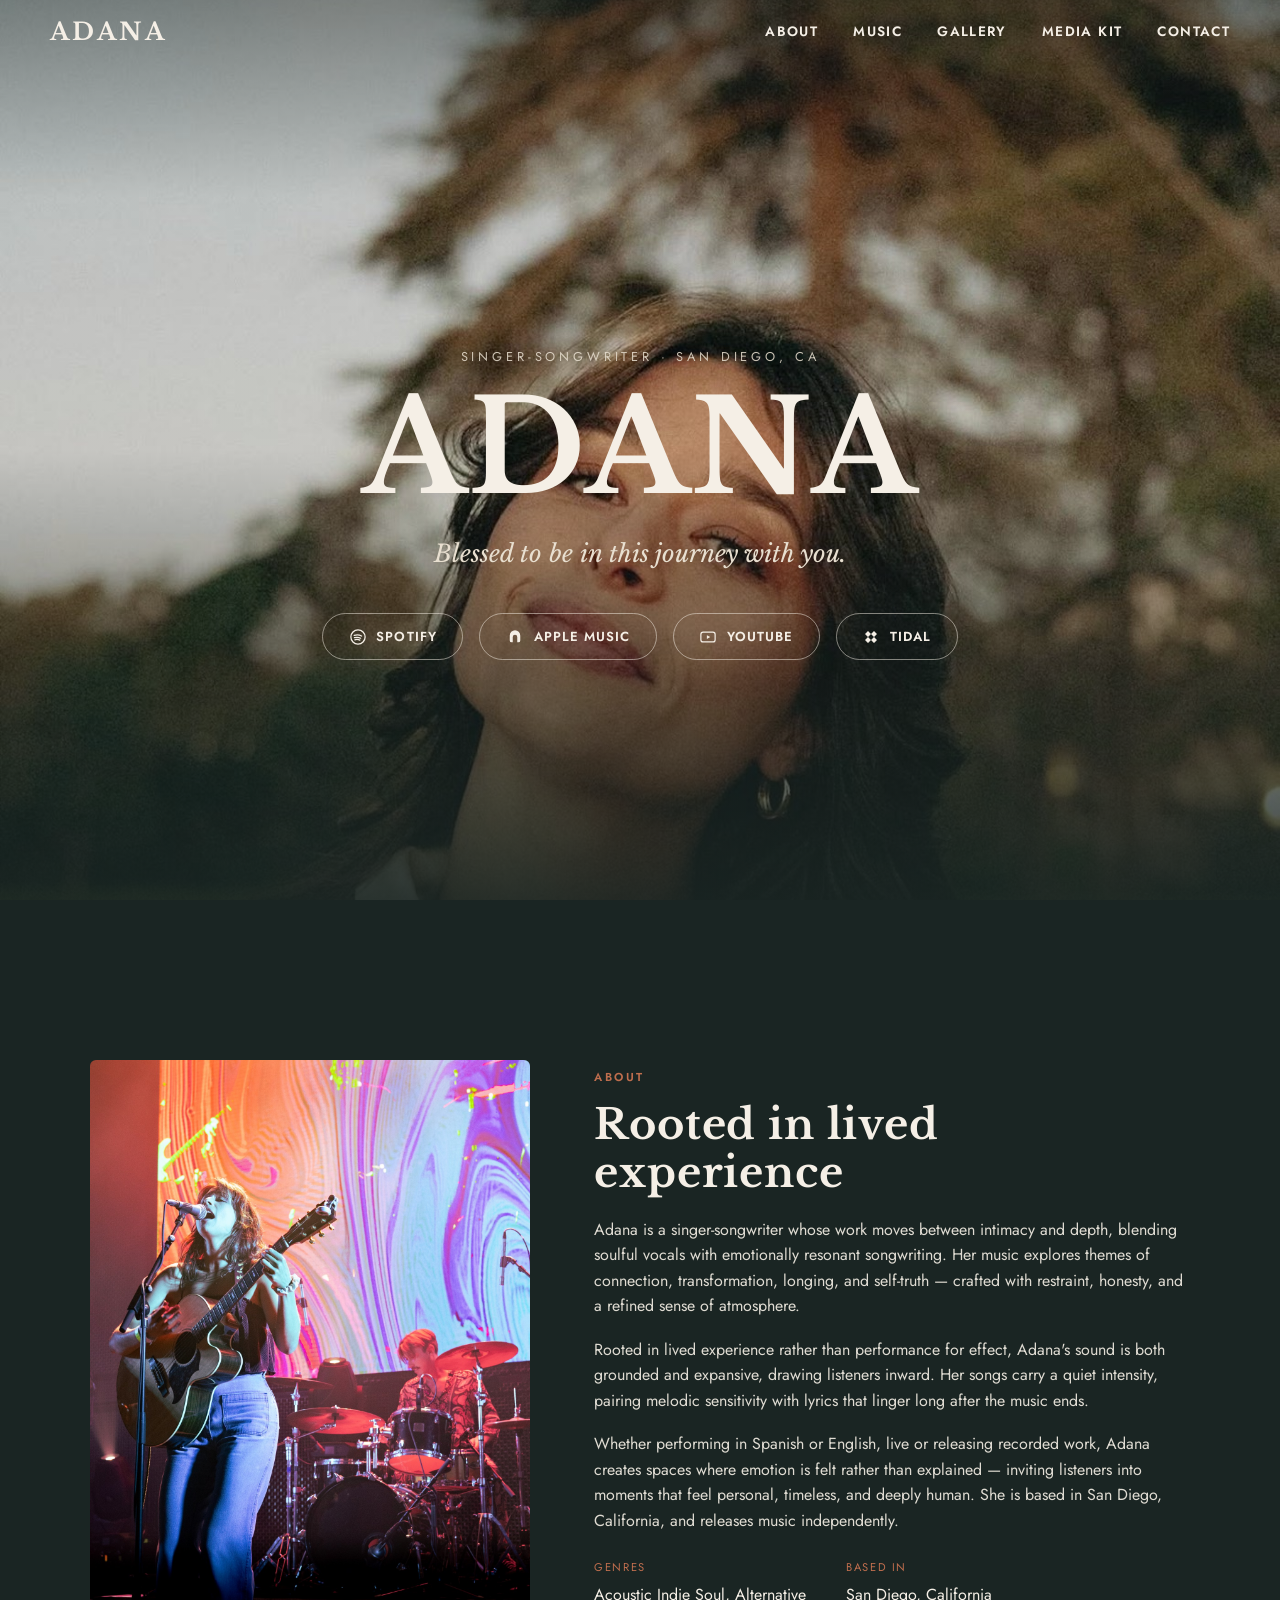
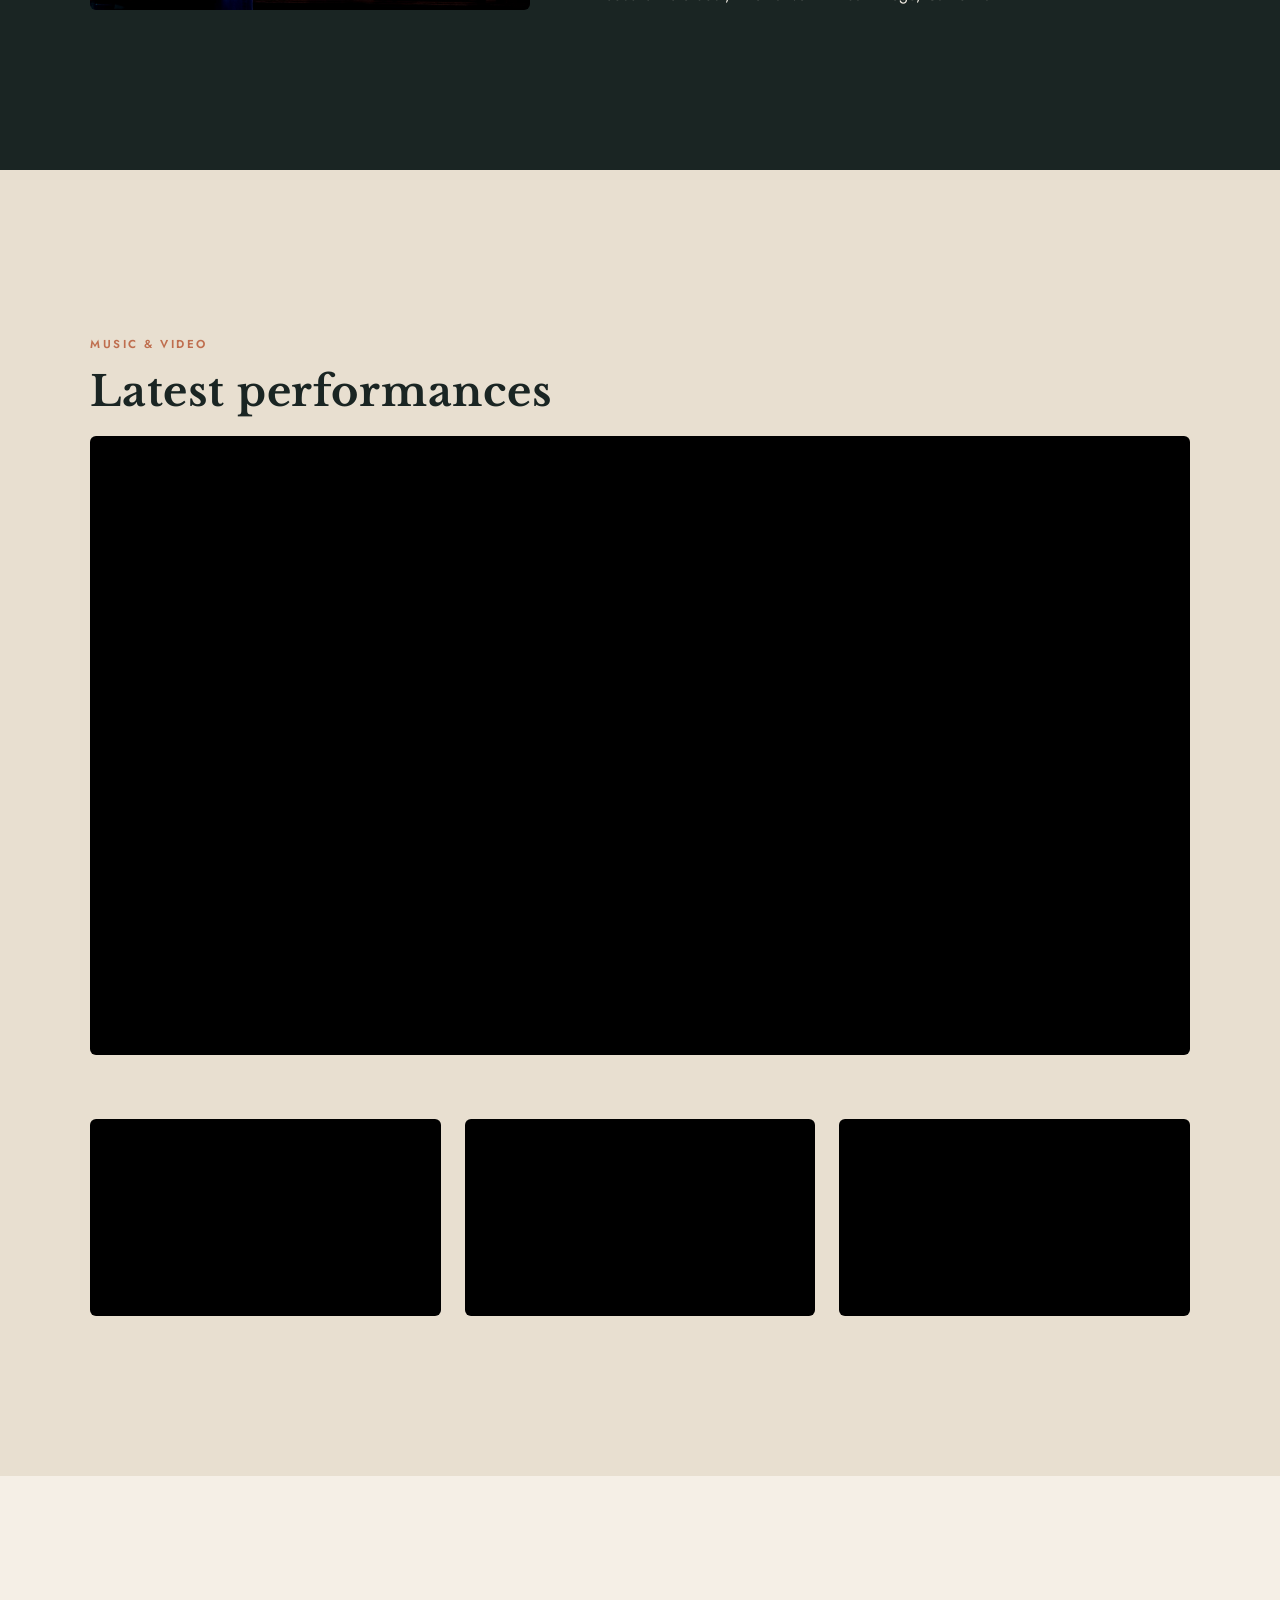
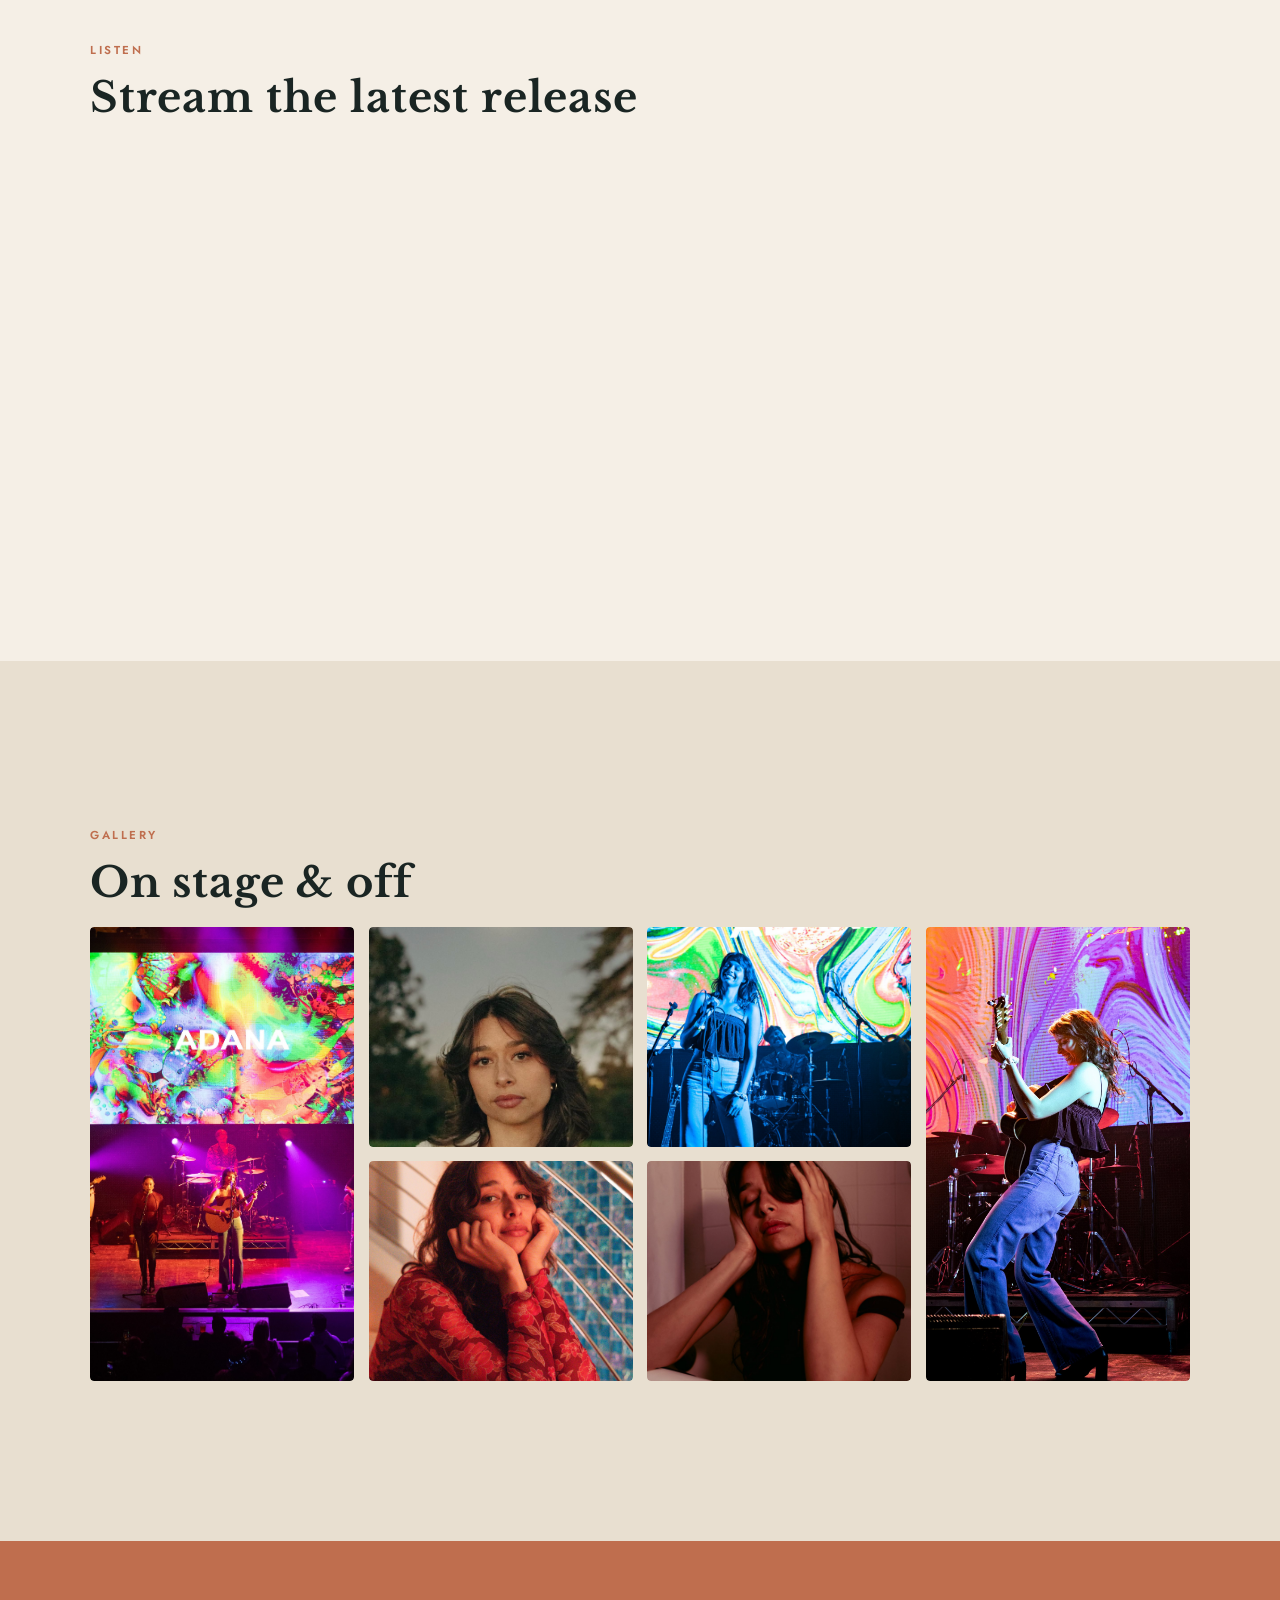
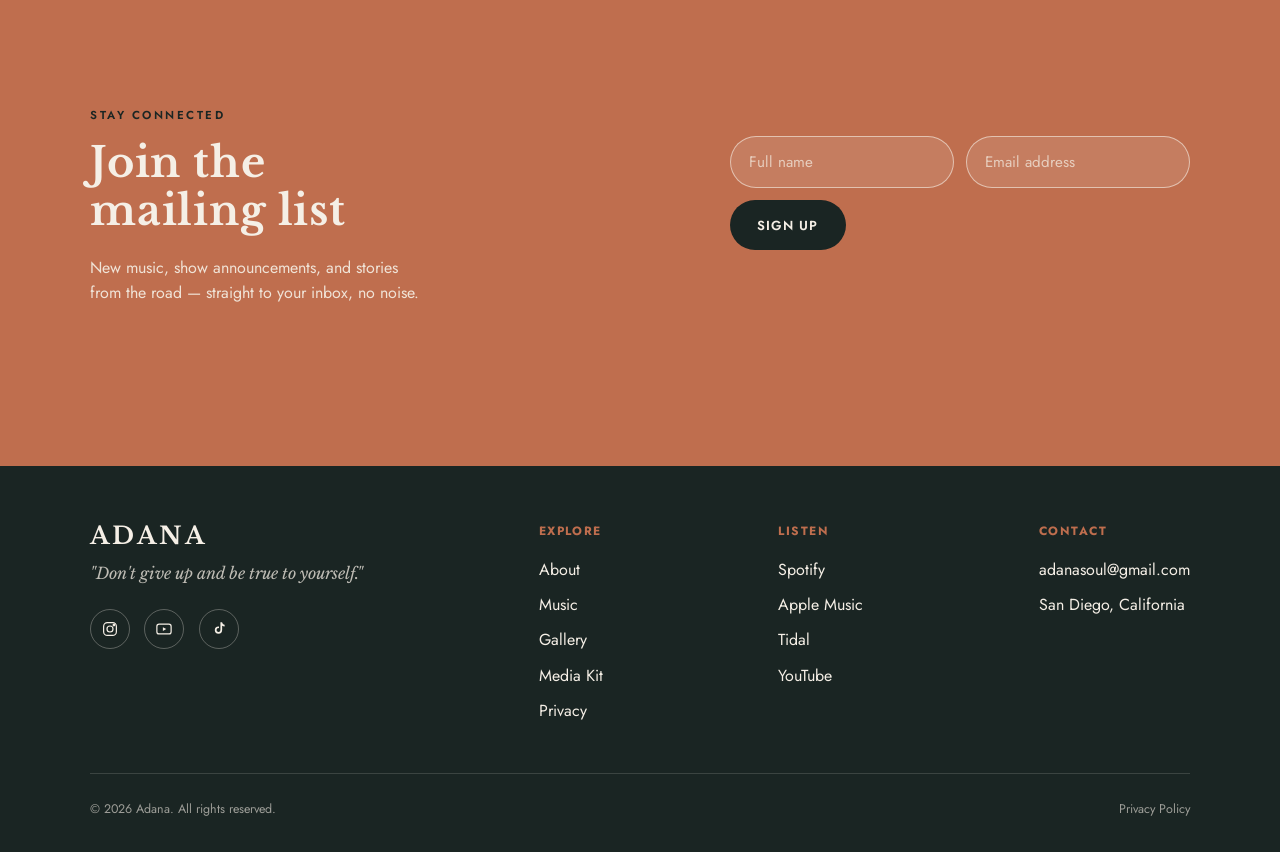
==== commit 917fb994: "Make nav and footer consistent across all pages Standardize the nav to the same items and order ever" ====
--- a/index.html
+++ b/index.html
@@ -33,8 +33,10 @@
     <a href="index.html" class="wordmark">Adana</a>
     <button class="nav-toggle" aria-expanded="false" aria-label="Toggle menu"><span></span></button>
     <ul class="nav-links">
+      <li><a href="#about">About</a></li>
       <li><a href="#music">Music</a></li>
-      <li><a href="#about">About</a></li>
+      <li><a href="#gallery">Gallery</a></li>
+      <li><a href="media-kit.html">Media Kit</a></li>
       <li><a href="mailto:adanasoul@gmail.com">Contact</a></li>
     </ul>
   </nav>
@@ -185,6 +187,7 @@
         <ul>
           <li><a href="index.html#about">About</a></li>
           <li><a href="index.html#music">Music</a></li>
+          <li><a href="index.html#gallery">Gallery</a></li>
           <li><a href="media-kit.html">Media Kit</a></li>
           <li><a href="privacy.html">Privacy</a></li>
         </ul>
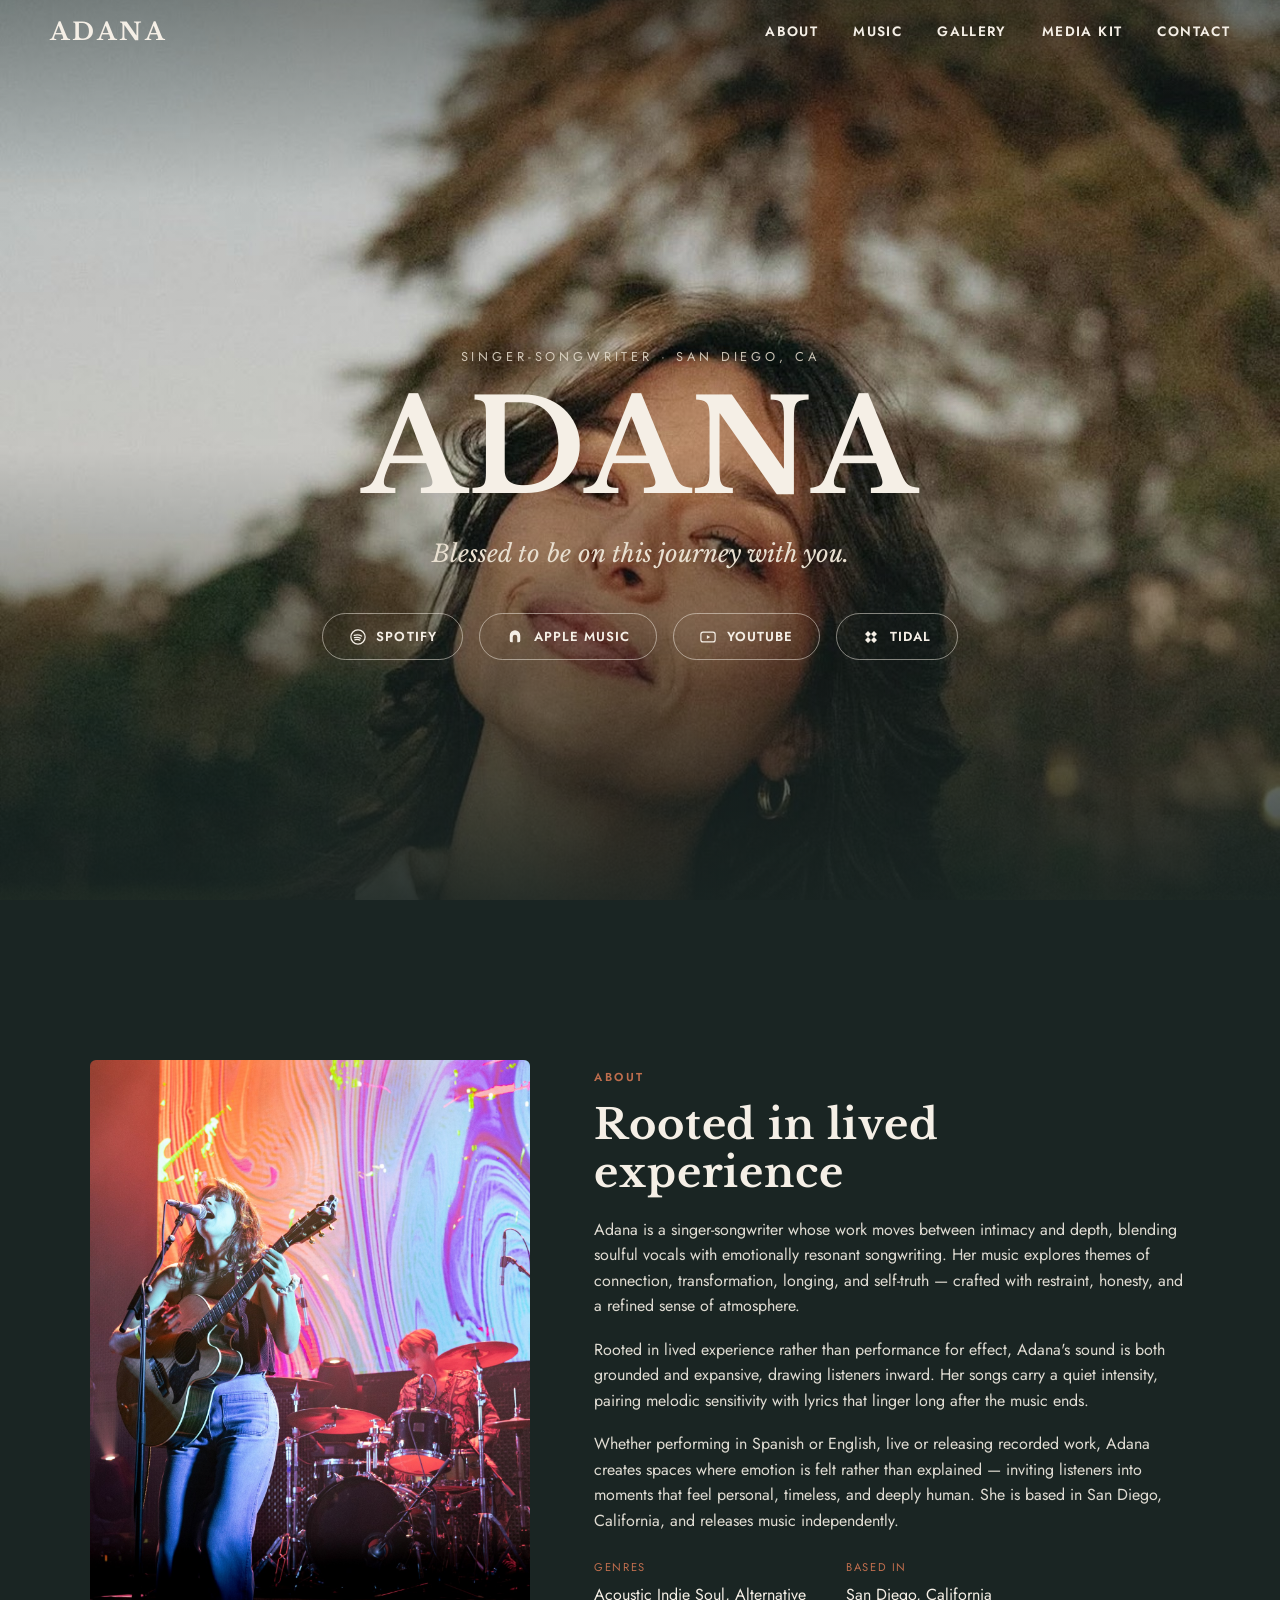
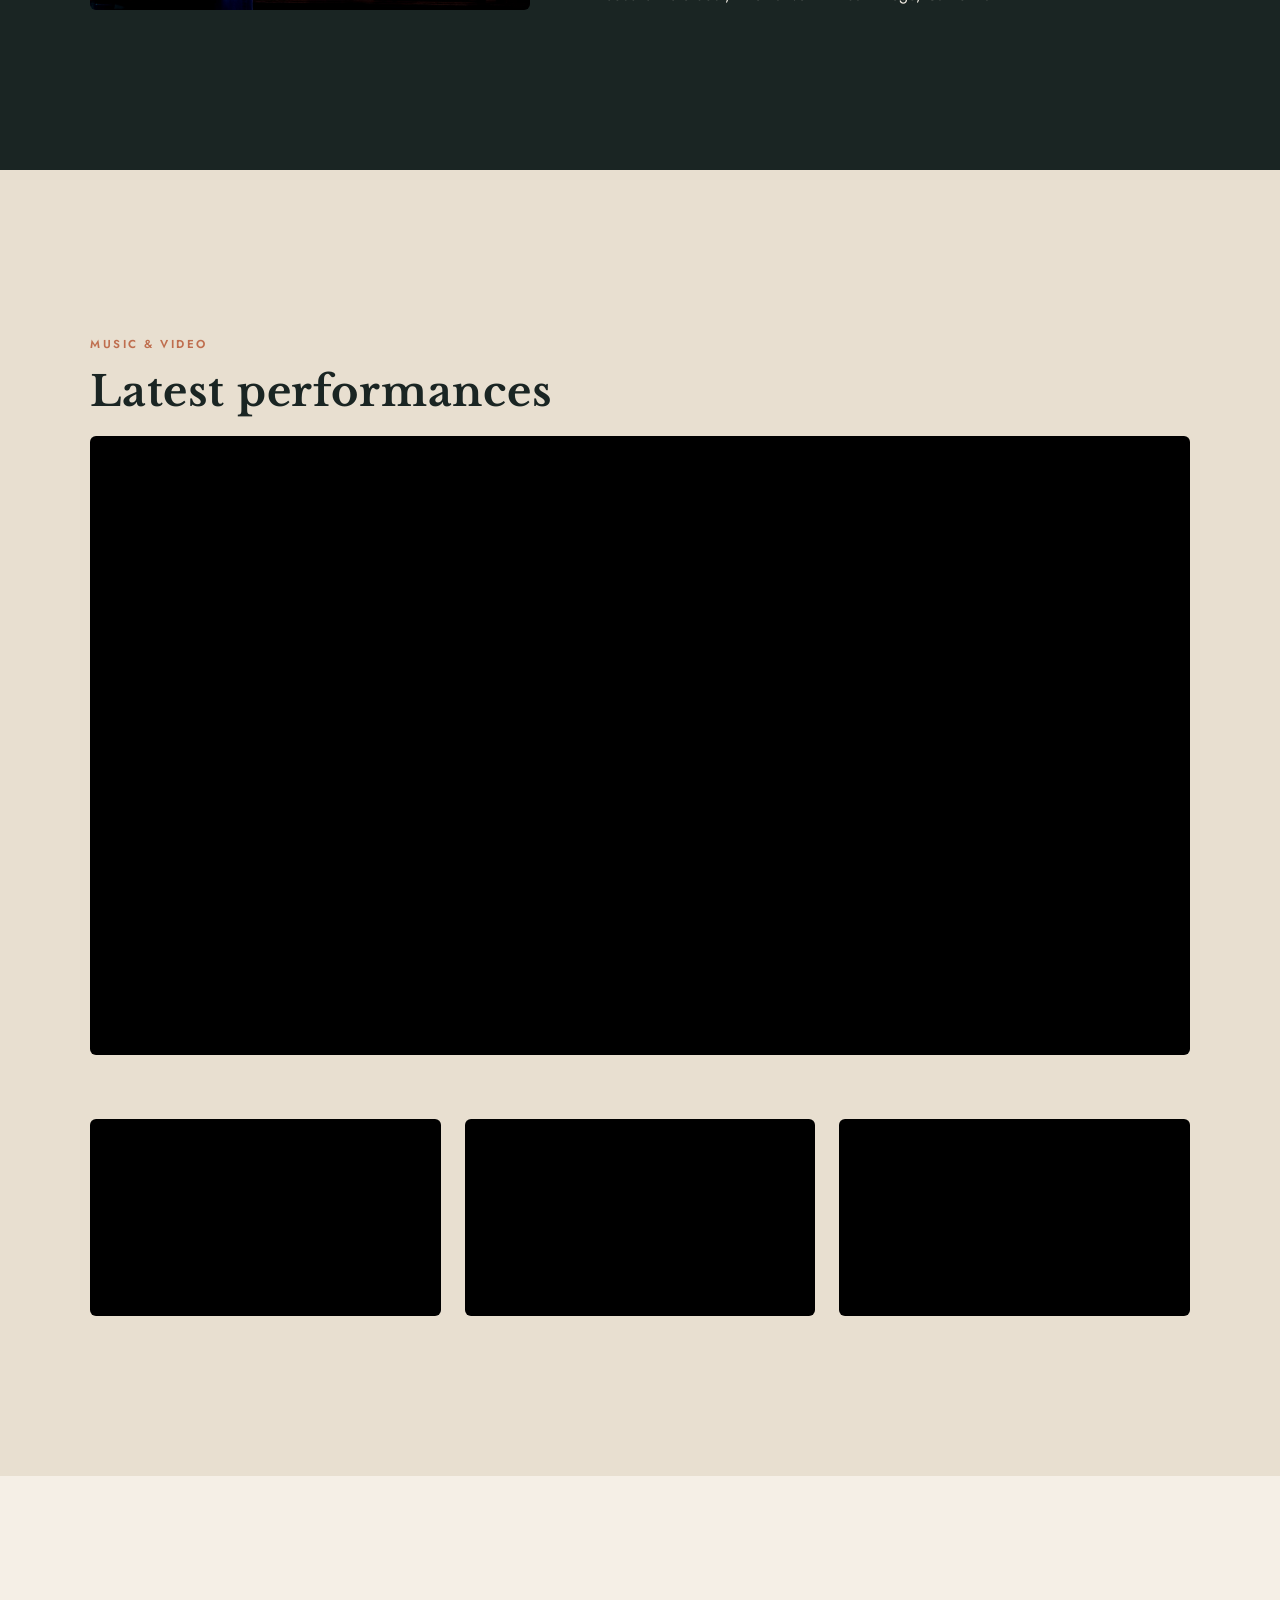
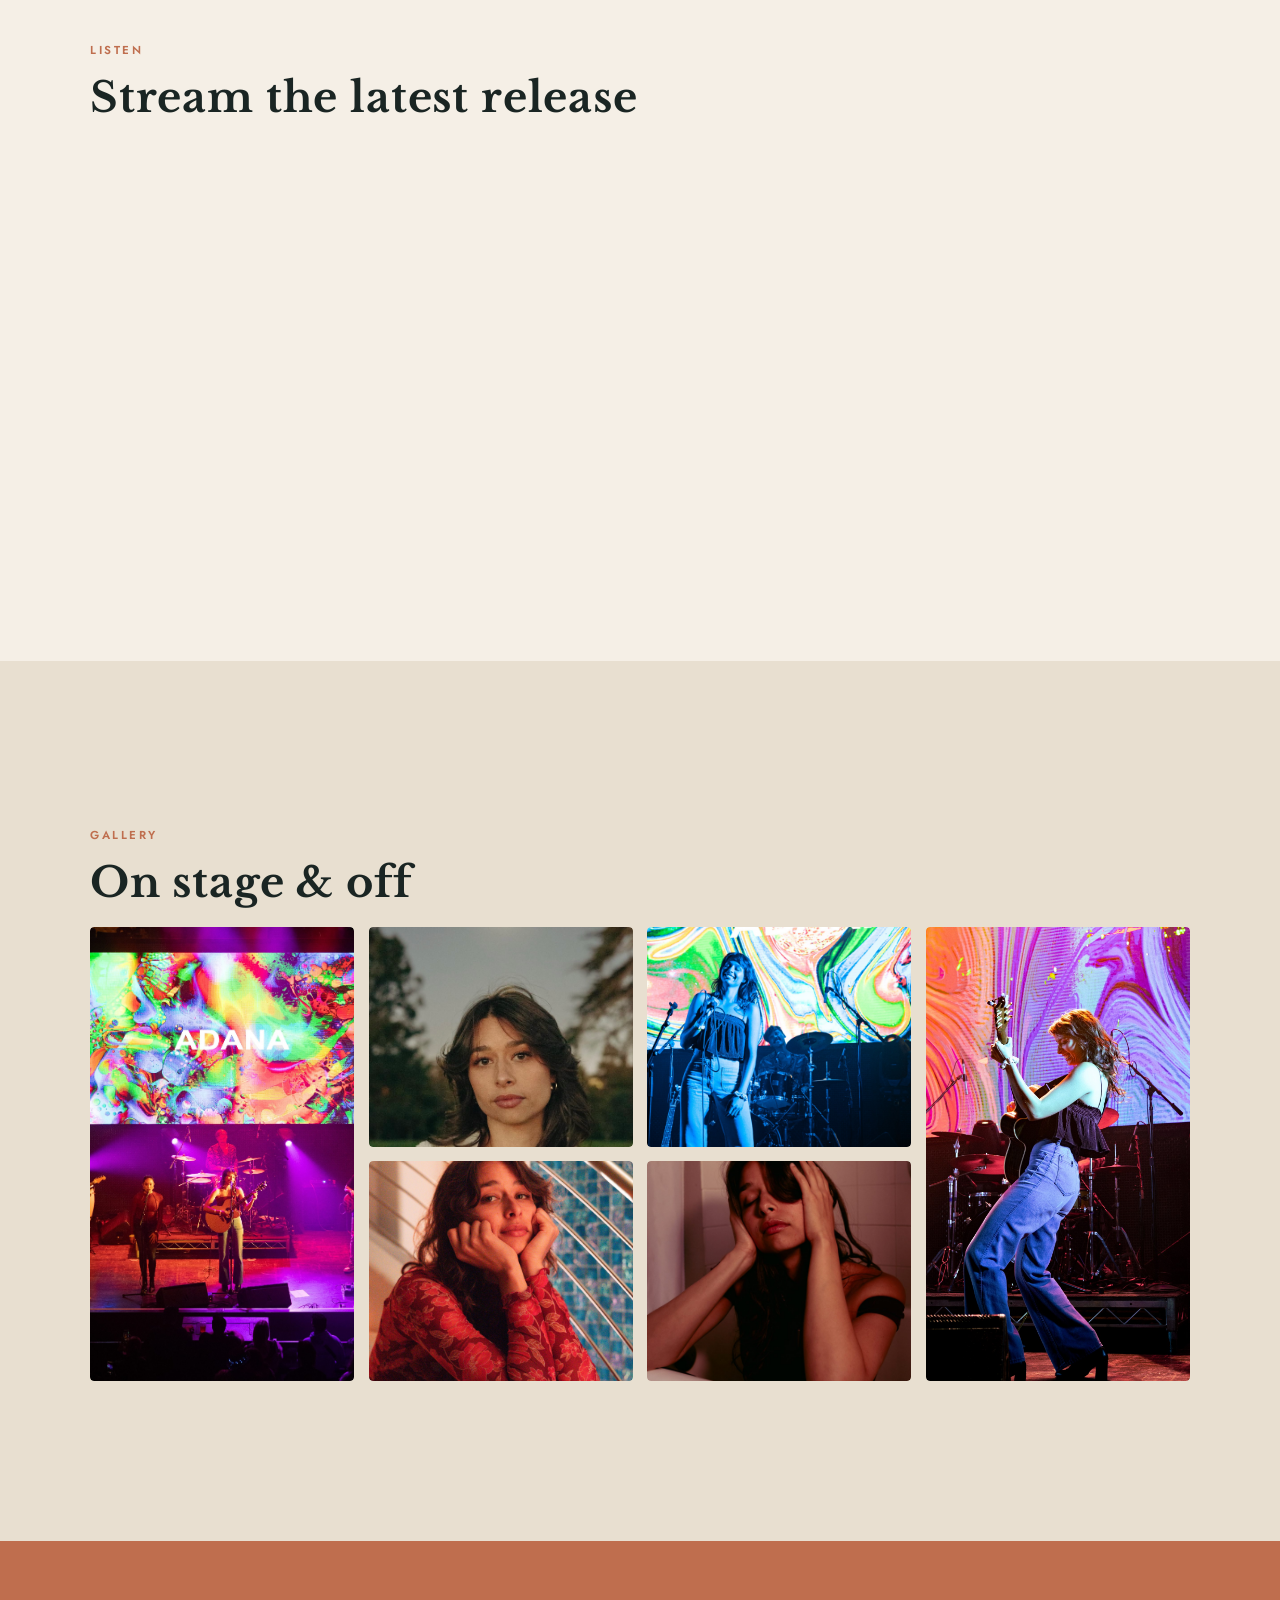
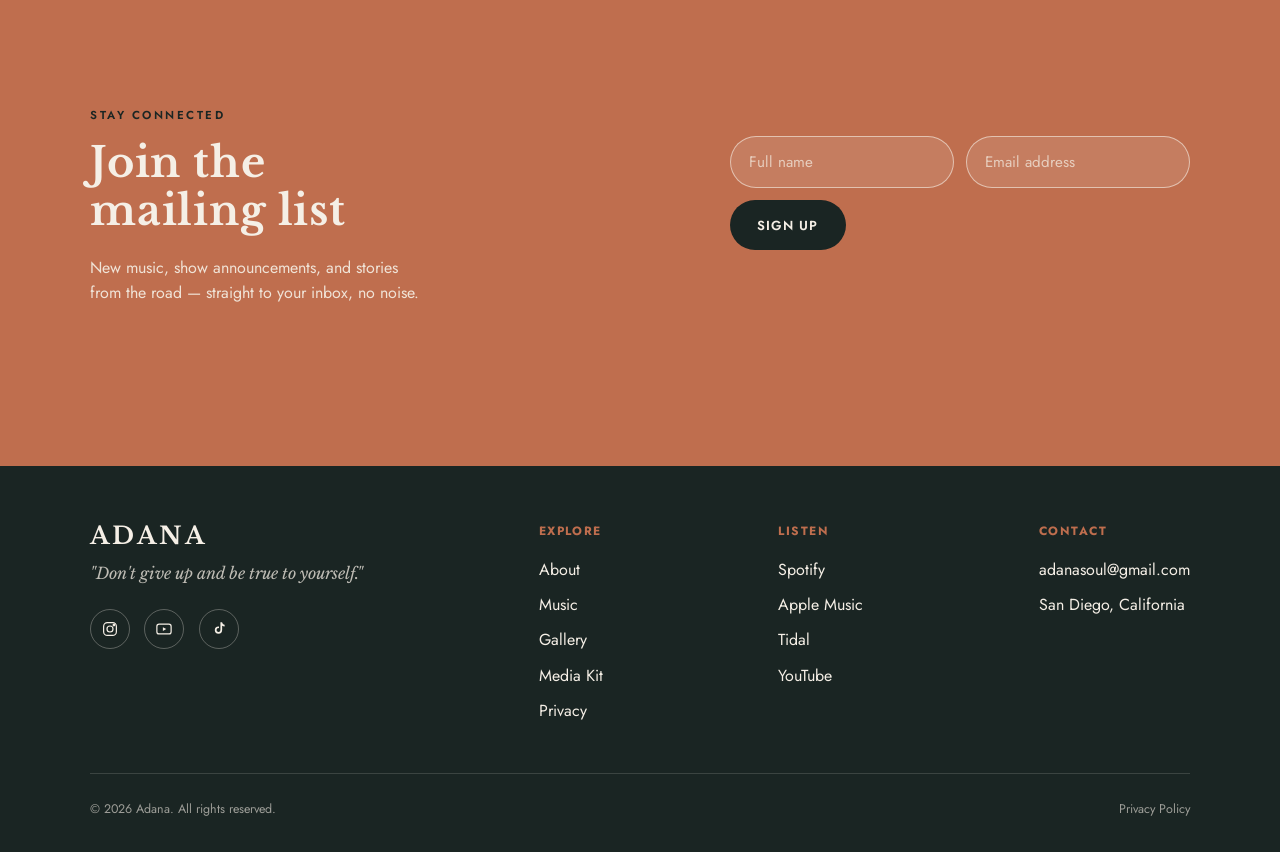
==== commit 8b38ce5e: "Fix hero tagline wording Co-Authored-By: Claude Sonnet 5 <noreply@anthropic.com> Claude-Session: htt" ====
--- a/index.html
+++ b/index.html
@@ -51,7 +51,7 @@
     <div class="hero-content container">
       <span class="hero-eyebrow">Singer-Songwriter · San Diego, CA</span>
       <h1 class="hero-title">ADANA</h1>
-      <p class="hero-tagline">Blessed to be in this journey with you.</p>
+      <p class="hero-tagline">Blessed to be on this journey with you.</p>
       <div class="hero-stream-row">
         <a class="stream-btn" href="https://open.spotify.com/artist/2aQE0s5B42gAWbZlEtT49y" target="_blank" rel="noopener">
           <svg viewBox="0 0 24 24" fill="none" stroke="currentColor" stroke-width="1.7"><circle cx="12" cy="12" r="9.5"/><path d="M6.8 9.8c3.4-1 7.2-.7 9.9.9M7.3 12.9c2.8-.8 5.9-.6 8.2.7M7.8 15.7c2.3-.6 4.7-.5 6.6.5" stroke-linecap="round"/></svg>
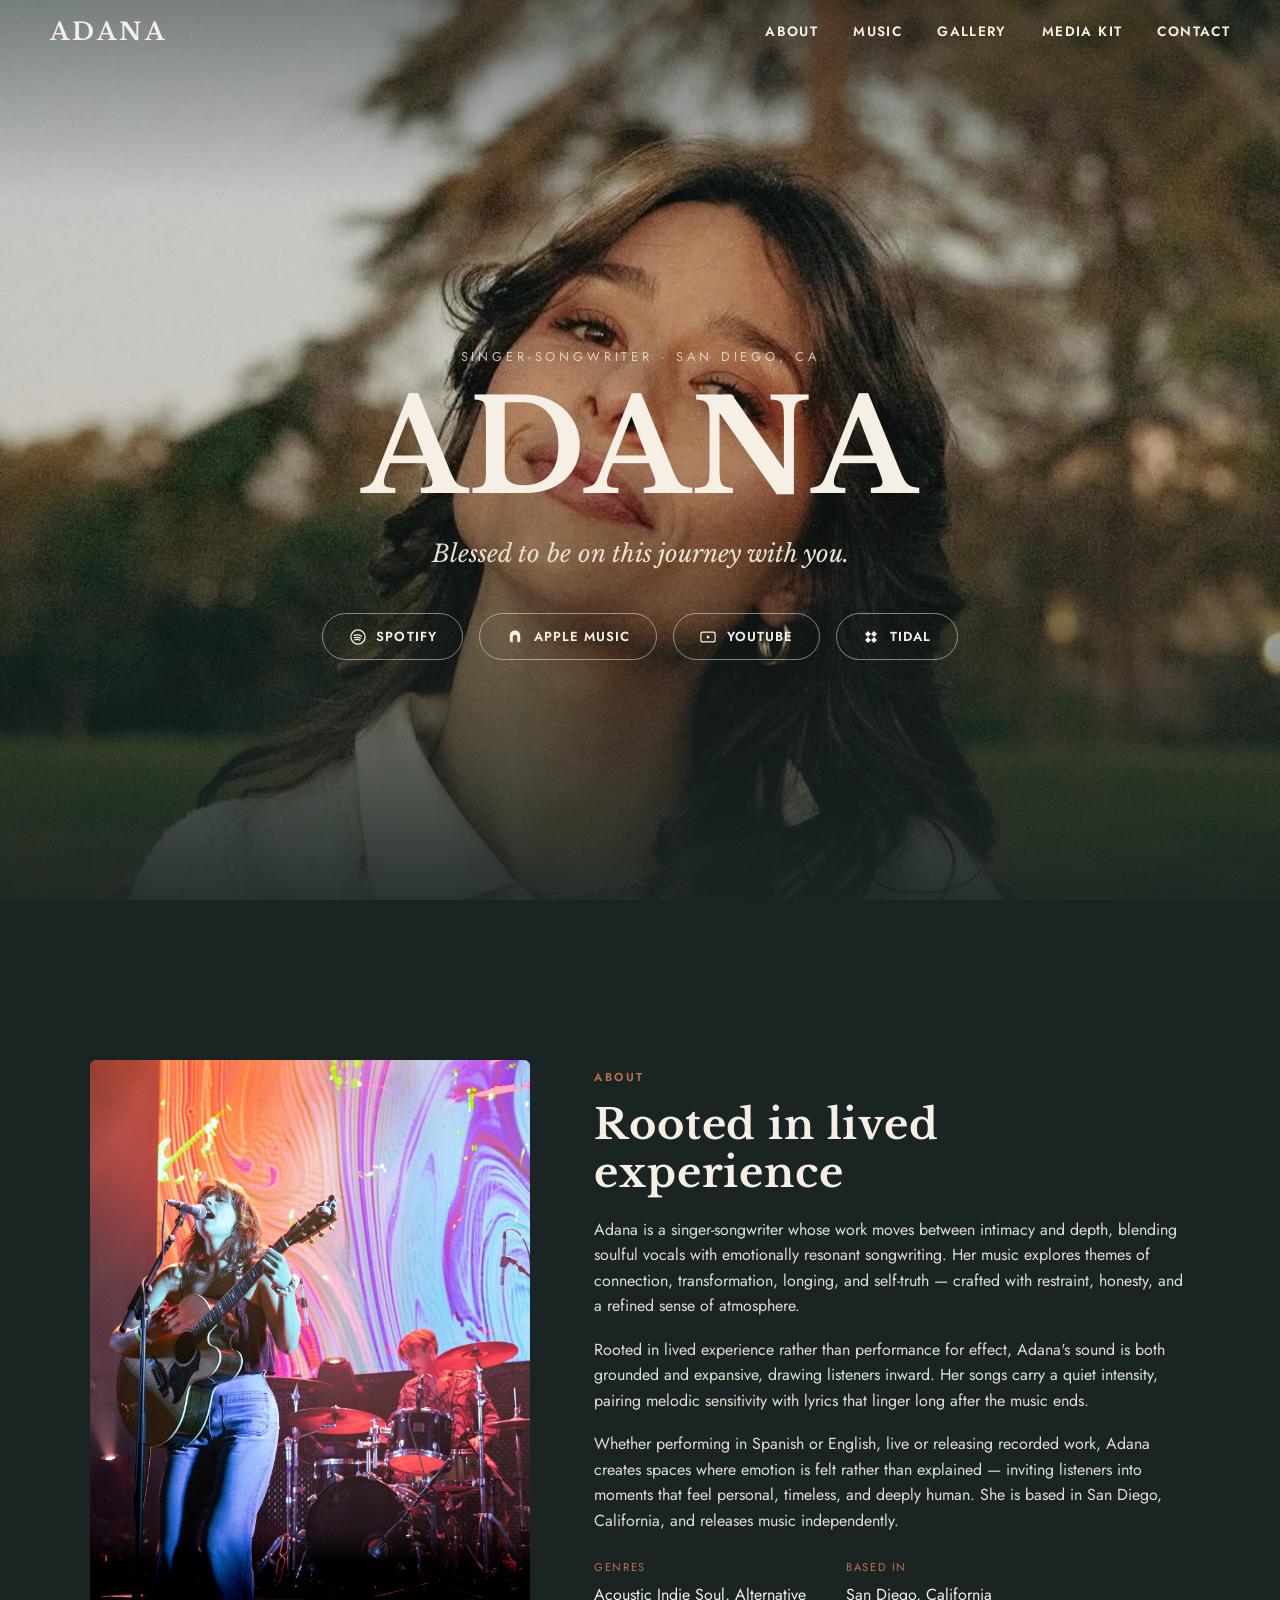
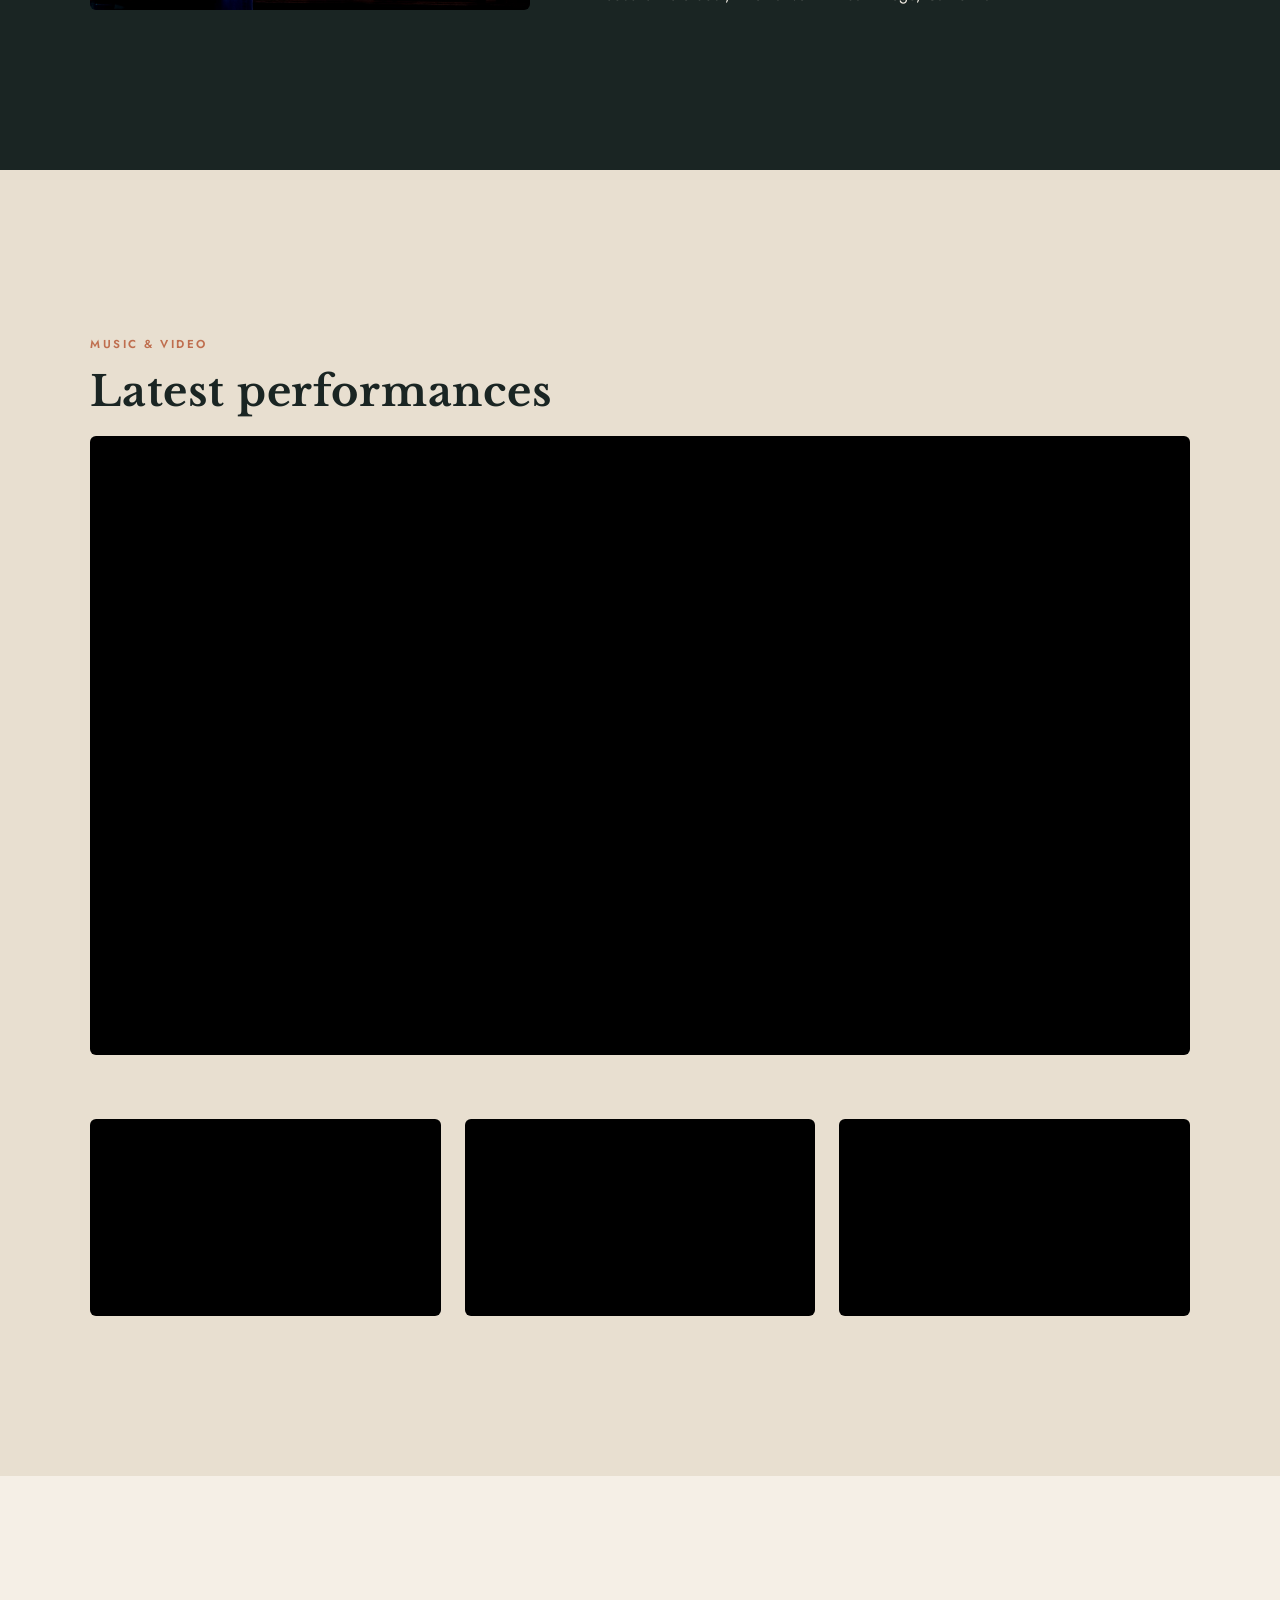
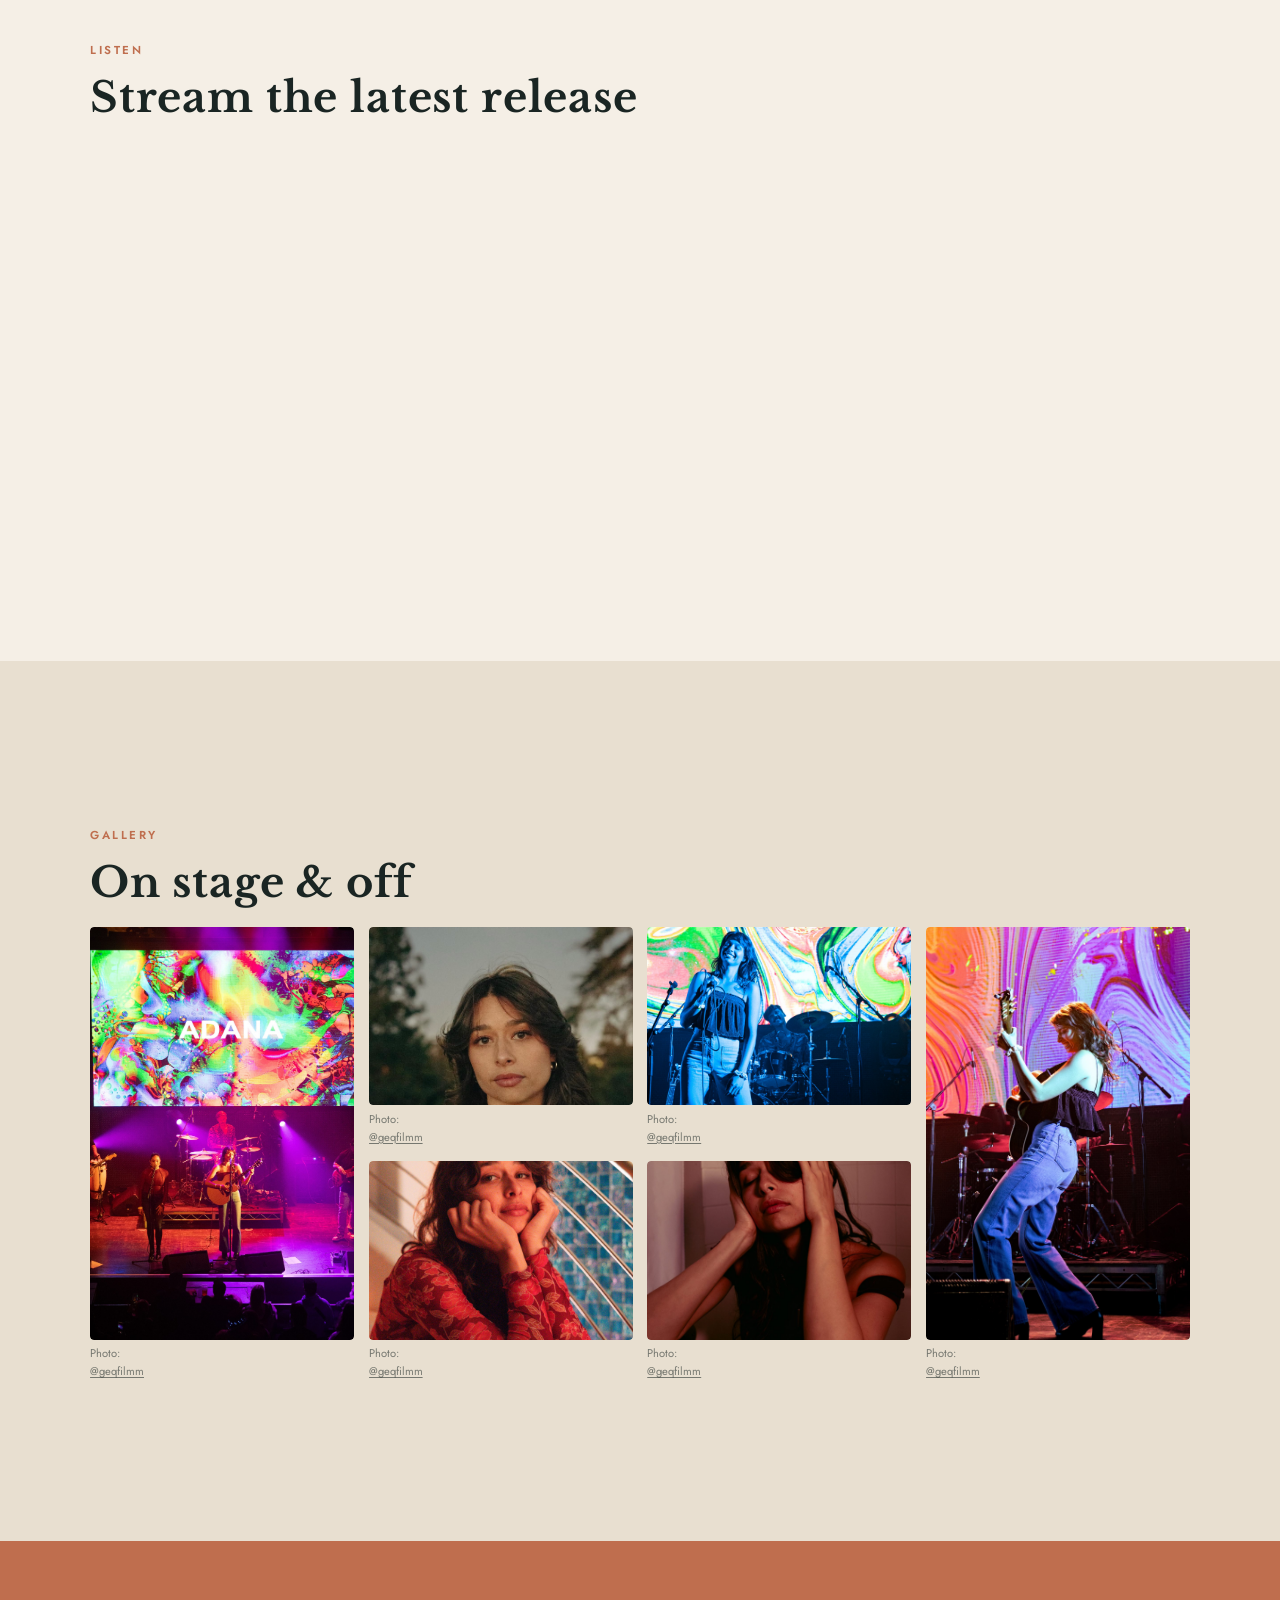
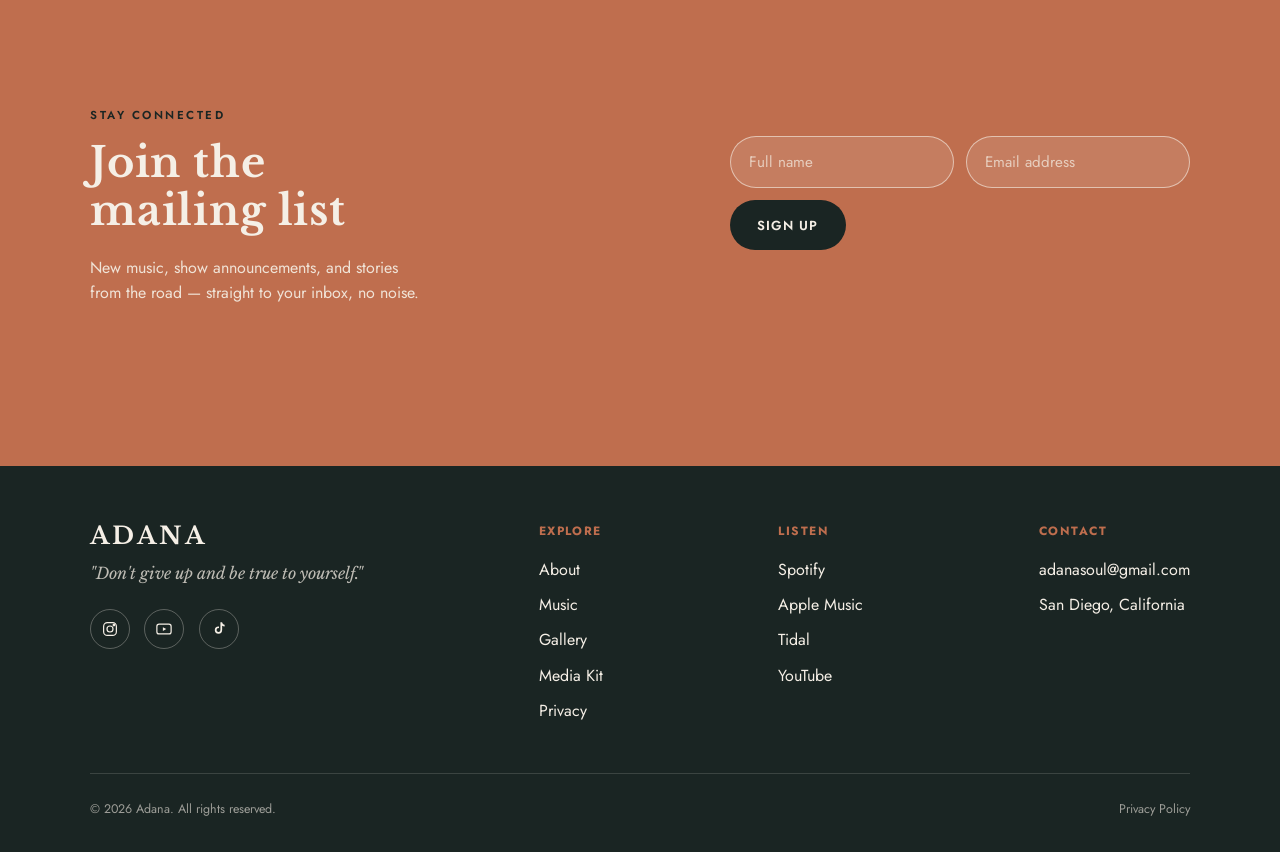
==== commit 2c355e02: "Add photo credit captions to the homepage gallery Wrap each gallery photo in a figure with a data-ph" ====
--- a/index.html
+++ b/index.html
@@ -136,12 +136,30 @@
       <span class="eyebrow">Gallery</span>
       <h2>On stage &amp; off</h2>
       <div class="gallery">
-        <a href="images/stage-purple.jpg" target="_blank" class="tall"><img src="images/stage-purple.jpg" alt="Adana performing live on stage under purple lighting"></a>
-        <a href="images/close-up-1.jpg" target="_blank"><img src="images/close-up-1.jpg" alt="Close-up portrait of Adana"></a>
-        <a href="images/gig-6A3A4645.jpg" target="_blank"><img src="images/gig-6A3A4645.jpg" alt="Adana performing live"></a>
-        <a href="images/about-6A3A4395.jpg" target="_blank" class="tall"><img src="images/about-6A3A4395.jpg" alt="Portrait of Adana"></a>
-        <a href="images/red-blue.jpg" target="_blank"><img src="images/red-blue.jpg" alt="Adana under red and blue stage lighting"></a>
-        <a href="images/vanity-square.jpg" target="_blank"><img src="images/vanity-square.jpg" alt="Portrait of Adana"></a>
+        <figure class="gallery-item tall">
+          <a href="images/stage-purple.jpg" target="_blank"><img src="images/stage-purple.jpg" data-photo="stage-purple.jpg" alt="Adana performing live on stage under purple lighting"></a>
+          <figcaption class="photo-credit"></figcaption>
+        </figure>
+        <figure class="gallery-item">
+          <a href="images/close-up-1.jpg" target="_blank"><img src="images/close-up-1.jpg" data-photo="close-up-1.jpg" alt="Close-up portrait of Adana"></a>
+          <figcaption class="photo-credit"></figcaption>
+        </figure>
+        <figure class="gallery-item">
+          <a href="images/gig-6A3A4645.jpg" target="_blank"><img src="images/gig-6A3A4645.jpg" data-photo="gig-6A3A4645.jpg" alt="Adana performing live"></a>
+          <figcaption class="photo-credit"></figcaption>
+        </figure>
+        <figure class="gallery-item tall">
+          <a href="images/about-6A3A4395.jpg" target="_blank"><img src="images/about-6A3A4395.jpg" data-photo="about-6A3A4395.jpg" alt="Portrait of Adana"></a>
+          <figcaption class="photo-credit"></figcaption>
+        </figure>
+        <figure class="gallery-item">
+          <a href="images/red-blue.jpg" target="_blank"><img src="images/red-blue.jpg" data-photo="red-blue.jpg" alt="Adana under red and blue stage lighting"></a>
+          <figcaption class="photo-credit"></figcaption>
+        </figure>
+        <figure class="gallery-item">
+          <a href="images/vanity-square.jpg" target="_blank"><img src="images/vanity-square.jpg" data-photo="vanity-square.jpg" alt="Portrait of Adana"></a>
+          <figcaption class="photo-credit"></figcaption>
+        </figure>
       </div>
     </div>
   </section>
--- a/css/style.css
+++ b/css/style.css
@@ -197,15 +197,15 @@
   overflow: hidden;
 }
 .hero-media {
-  position: absolute;
+  position: fixed;
   inset: 0;
-  z-index: 0;
+  z-index: -1;
 }
 .hero-media img {
   width: 100%;
   height: 100%;
   object-fit: cover;
-  object-position: center 20%;
+  object-position: center 58%;
 }
 .hero-media::after {
   content: "";
@@ -360,6 +360,26 @@
 .gallery a { overflow: hidden; border-radius: 4px; display: block; }
 .gallery a:hover img { transform: scale(1.06); }
 .gallery .tall { grid-row: span 2; }
+
+/* Gallery items with a photo credit caption (see js/main.js for the credits config) */
+.gallery-item {
+  display: flex;
+  flex-direction: column;
+  min-height: 0;
+}
+.gallery-item a { flex: 1; min-height: 0; }
+.photo-credit {
+  flex-shrink: 0;
+  margin-top: 0.35rem;
+  font-size: 0.7rem;
+  color: rgba(26, 37, 35, 0.55);
+}
+.photo-credit a {
+  color: inherit;
+  text-decoration: underline;
+  text-underline-offset: 2px;
+}
+.photo-credit a:hover { color: var(--terracotta); }
 
 /* ---------- Mailing list ---------- */
 .mail-section {
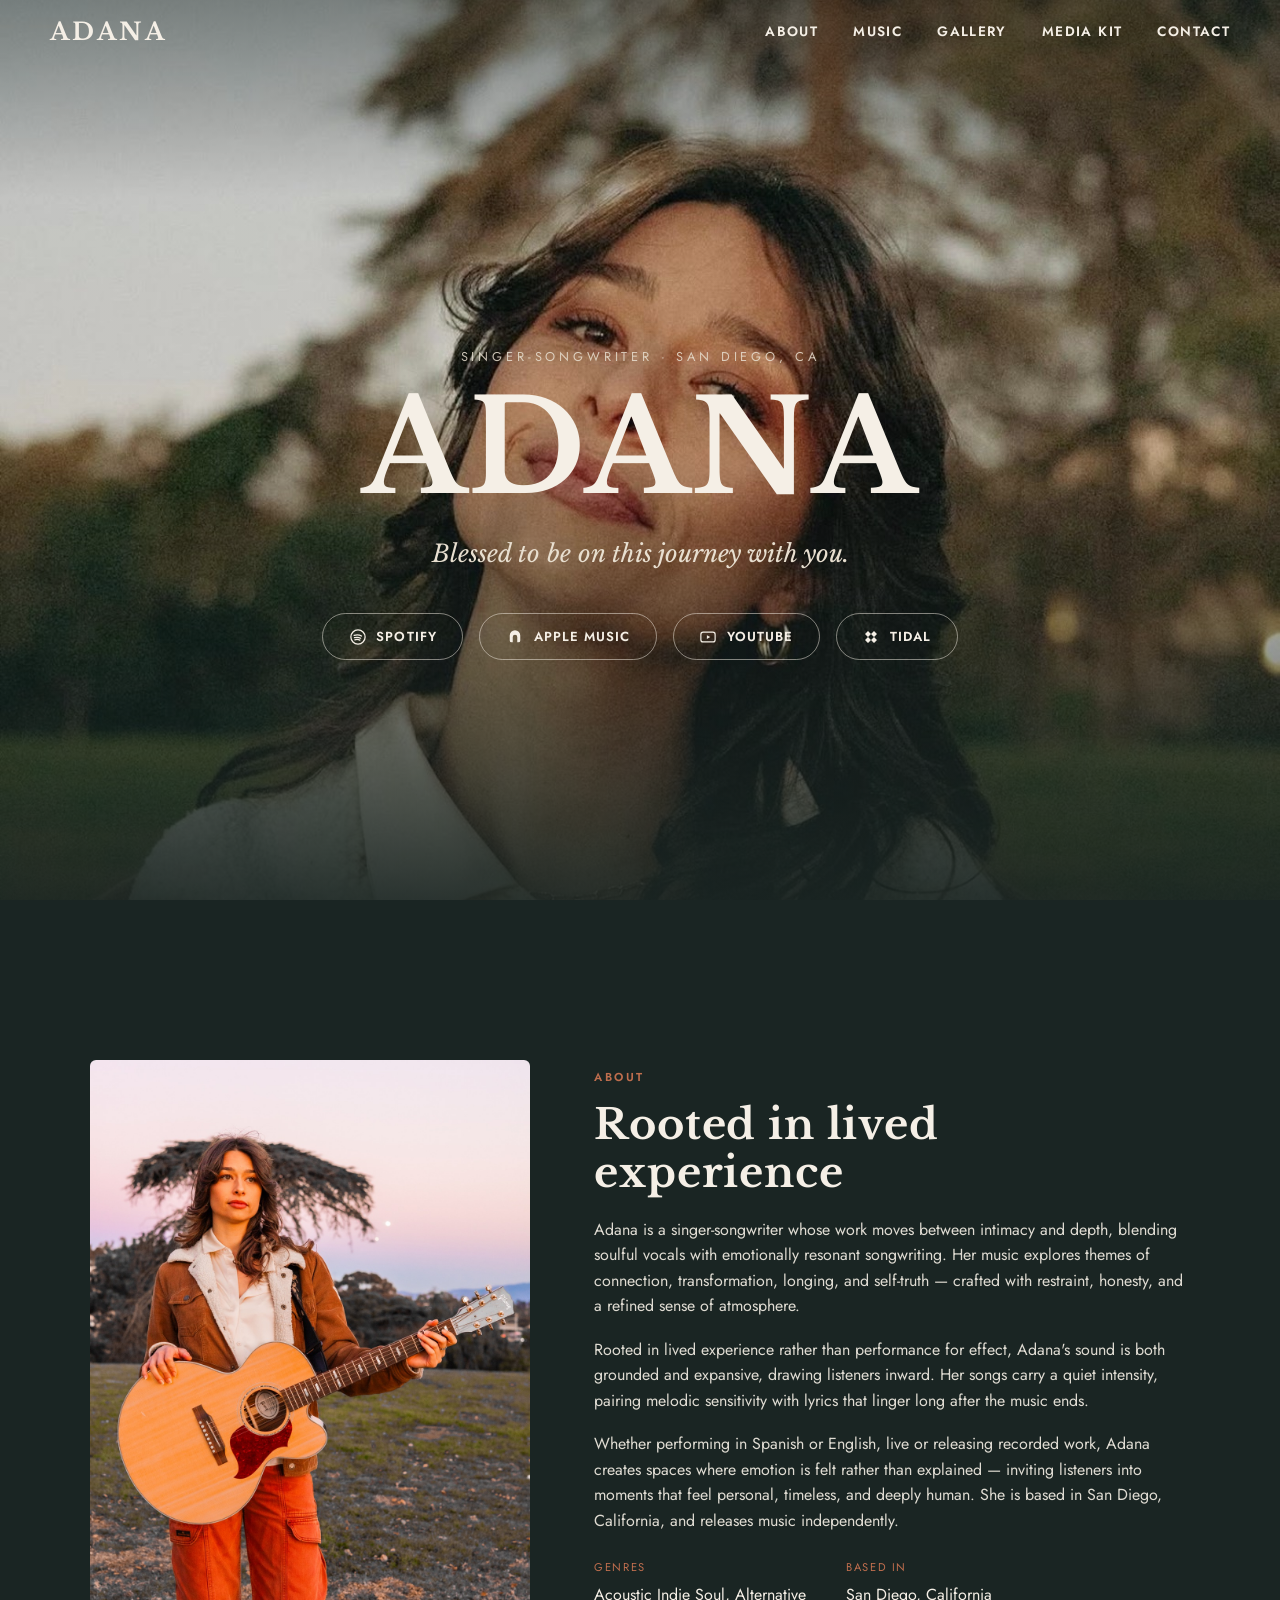
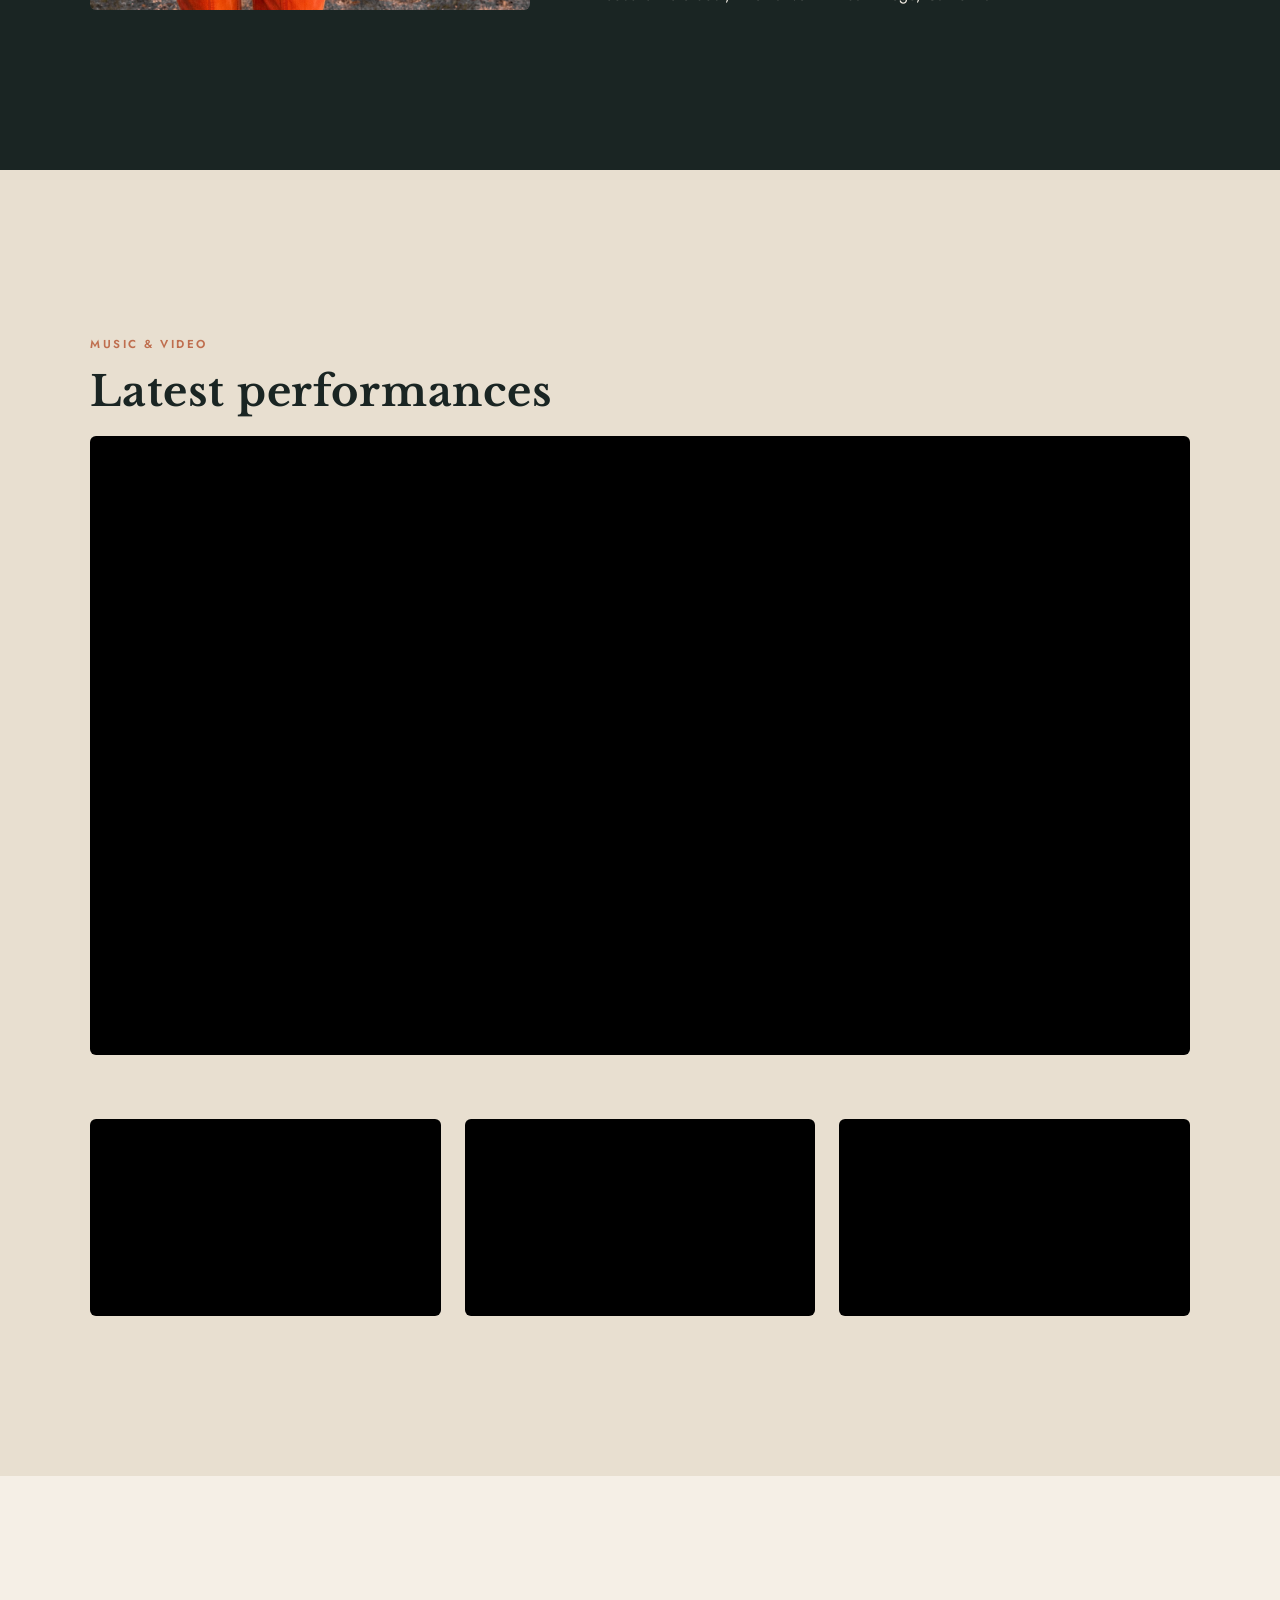
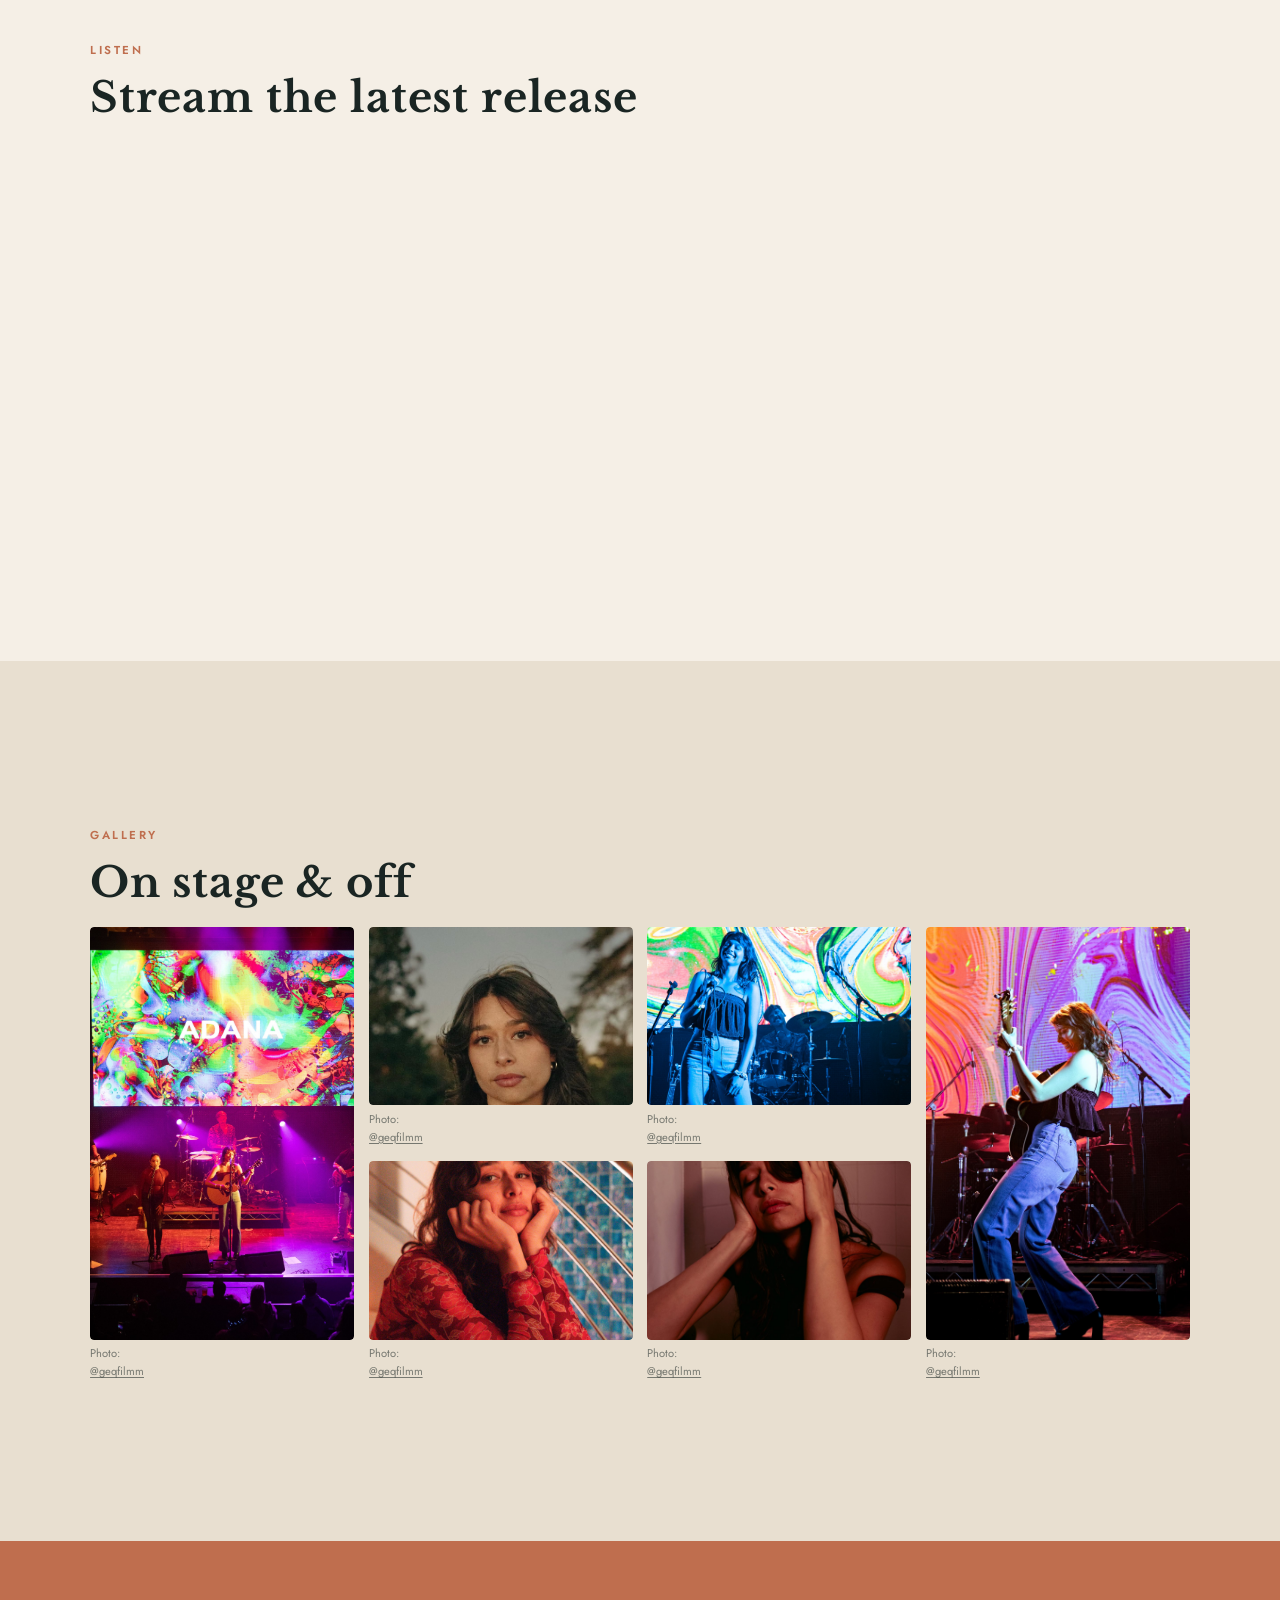
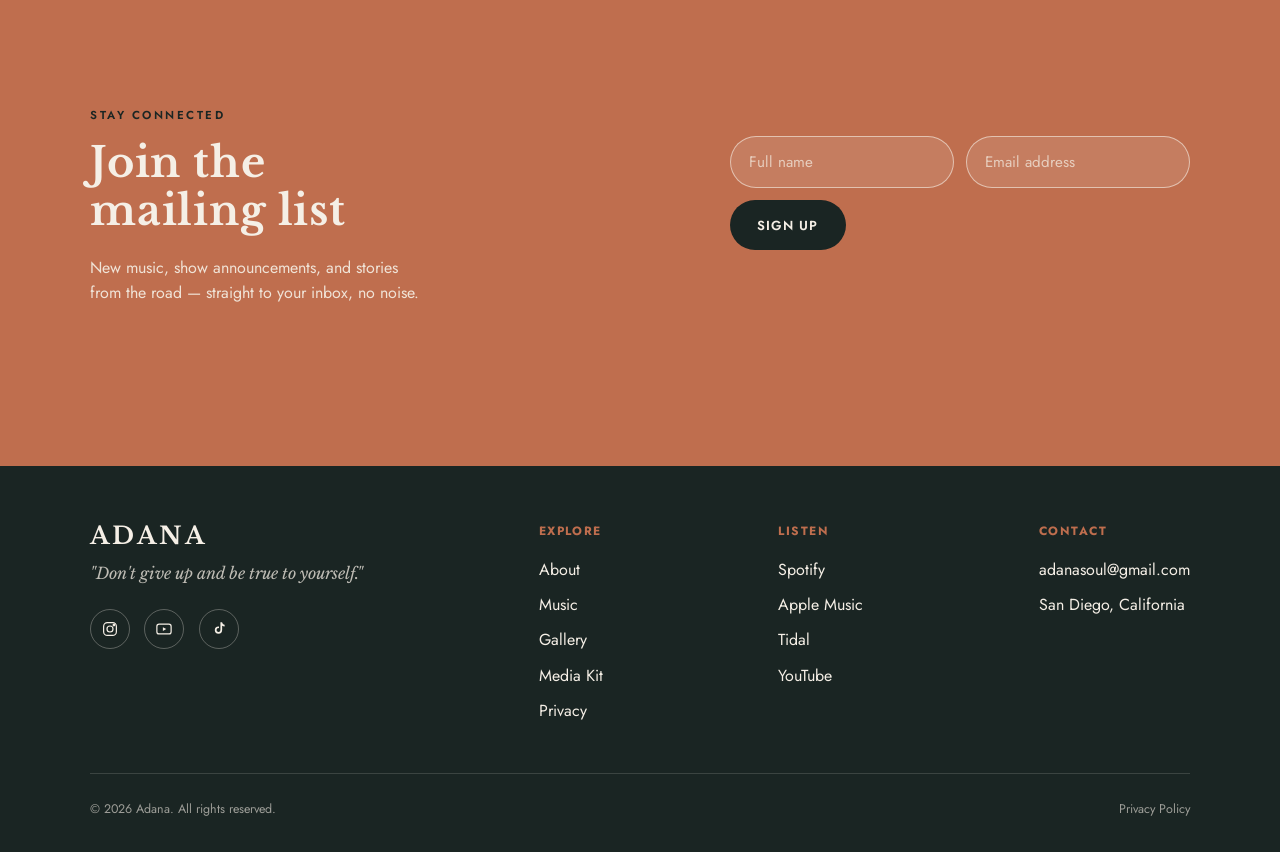
==== commit 6c61cf27: "Replace About section photo with guitar portrait Swap about-6A3A4406.jpg for a new outdoor sunset ph" ====
--- a/index.html
+++ b/index.html
@@ -76,7 +76,7 @@
   <section id="about" class="section-dark">
     <div class="container about-grid">
       <figure class="about-photo">
-        <img src="images/about-6A3A4406.jpg" alt="Portrait of Adana">
+        <img src="images/adana-guitar.jpg" alt="Adana holding an acoustic guitar outdoors at sunset">
       </figure>
       <div class="about-copy">
         <span class="eyebrow">About</span>
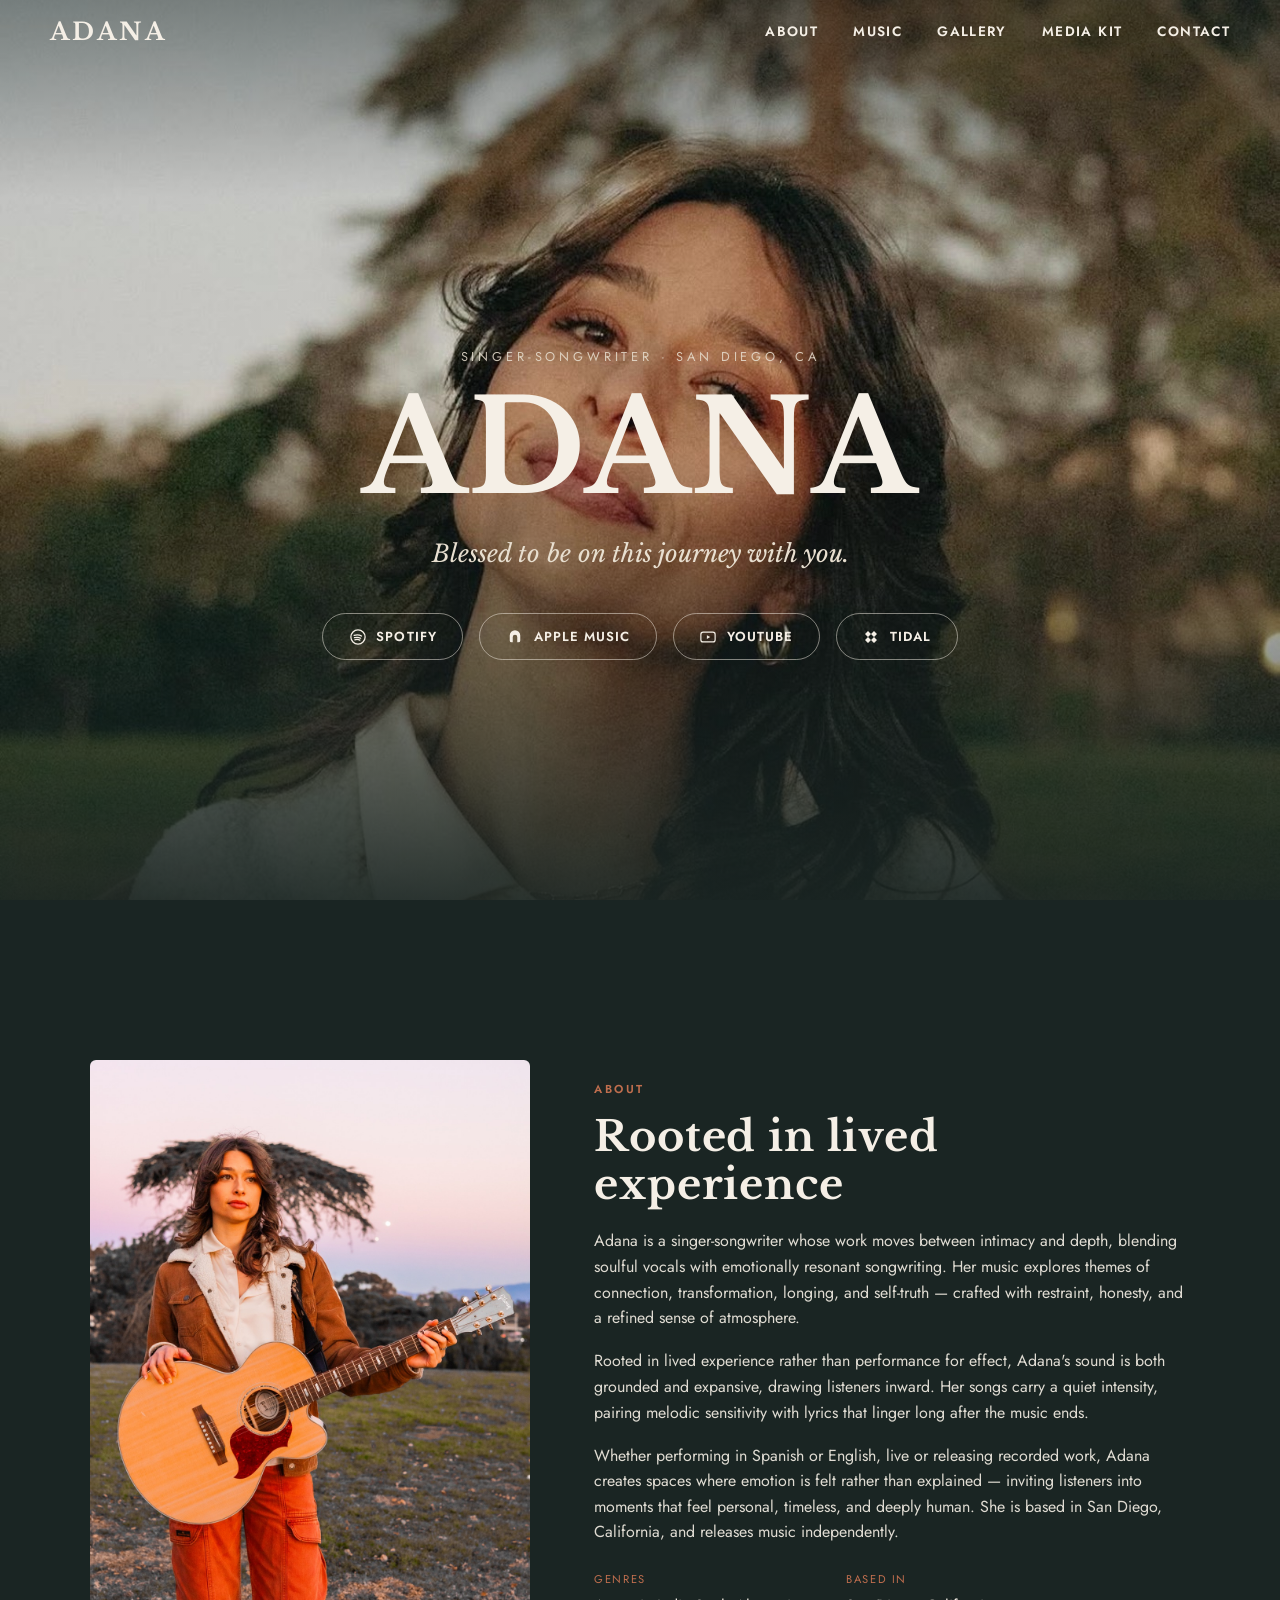
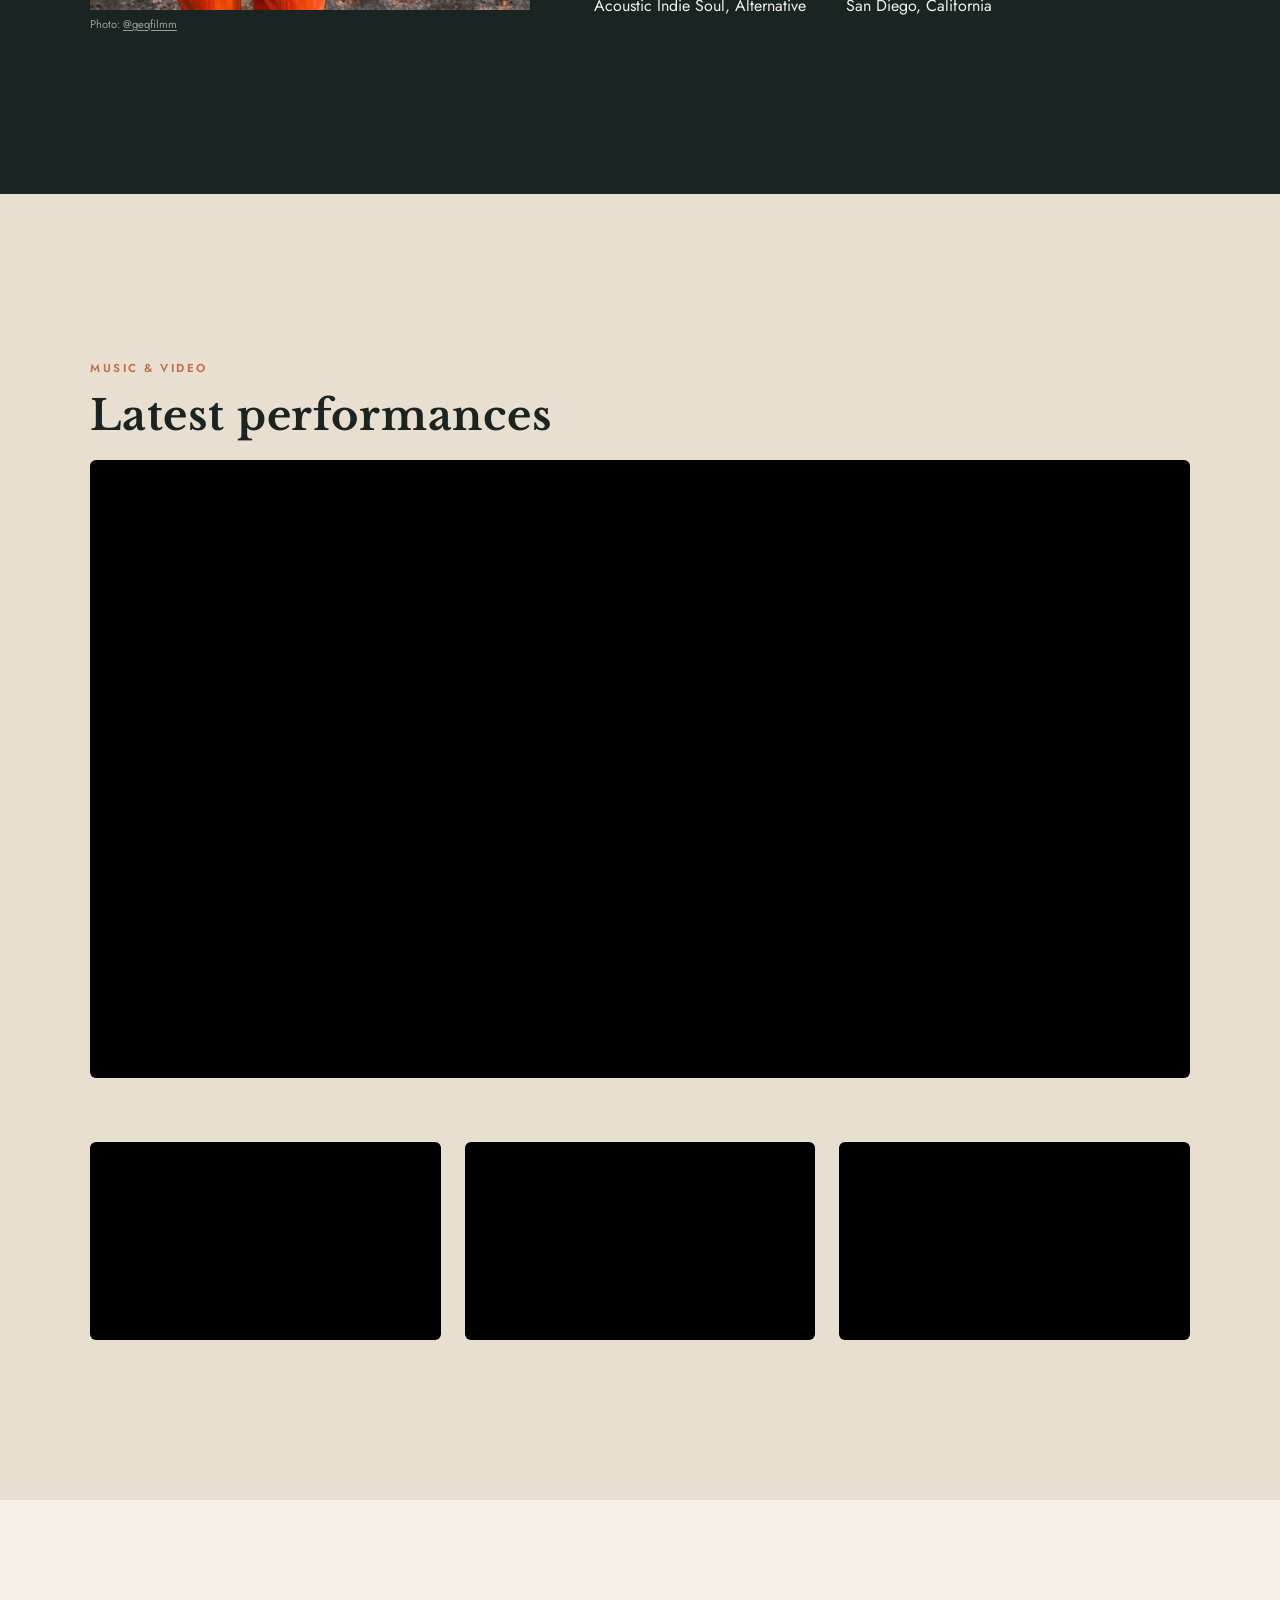
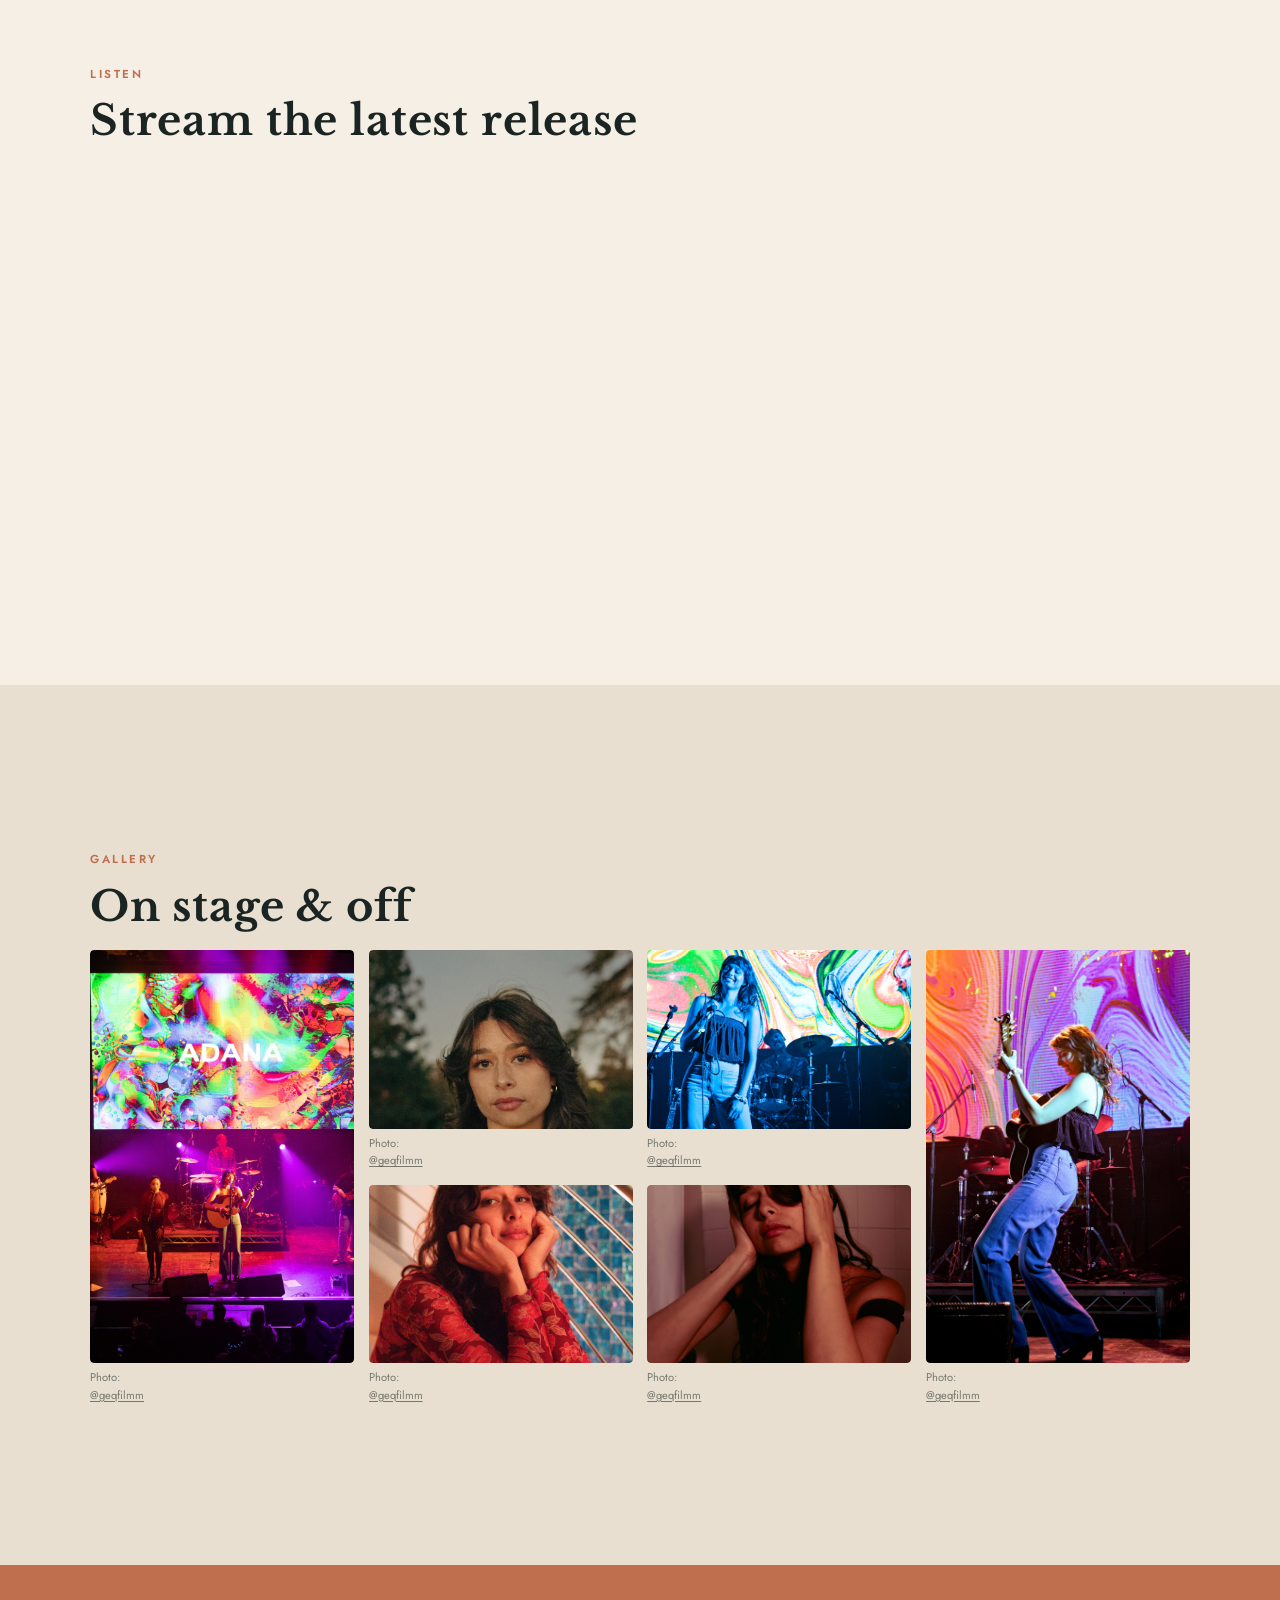
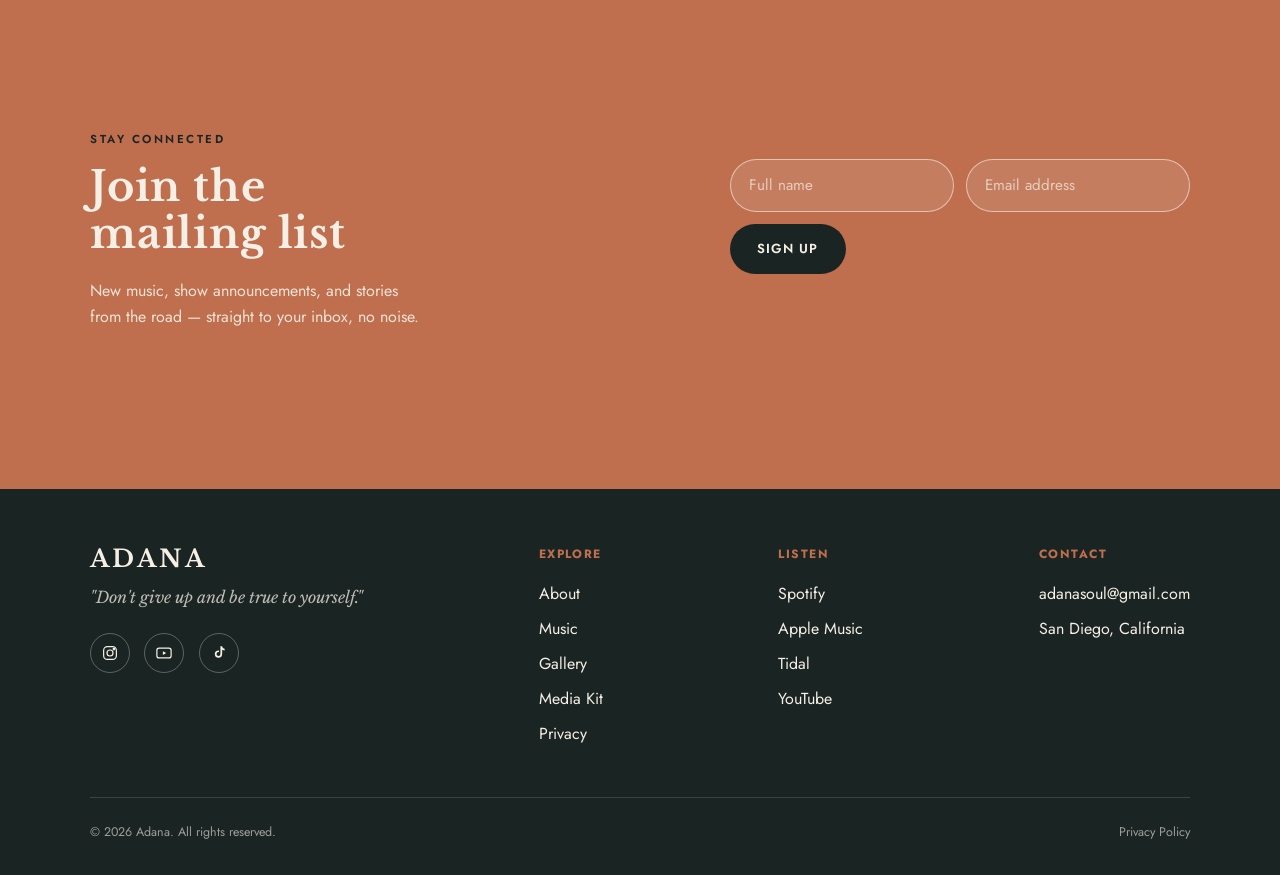
==== commit 98297585: "Add photo credit to About section photo Extend the photo-credit system beyond the gallery: generaliz" ====
--- a/index.html
+++ b/index.html
@@ -76,7 +76,8 @@
   <section id="about" class="section-dark">
     <div class="container about-grid">
       <figure class="about-photo">
-        <img src="images/adana-guitar.jpg" alt="Adana holding an acoustic guitar outdoors at sunset">
+        <img src="images/adana-guitar.jpg" data-photo="adana-guitar.jpg" alt="Adana holding an acoustic guitar outdoors at sunset">
+        <figcaption class="photo-credit"></figcaption>
       </figure>
       <div class="about-copy">
         <span class="eyebrow">About</span>
--- a/css/style.css
+++ b/css/style.css
@@ -274,6 +274,7 @@
 .section-dark { background: var(--ink); color: var(--cream); }
 .section-cream { background: var(--cream); }
 .section-dark .eyebrow { color: var(--terracotta); }
+.section-dark .photo-credit { color: rgba(245, 239, 230, 0.6); }
 
 /* ---------- About ---------- */
 .about-grid {
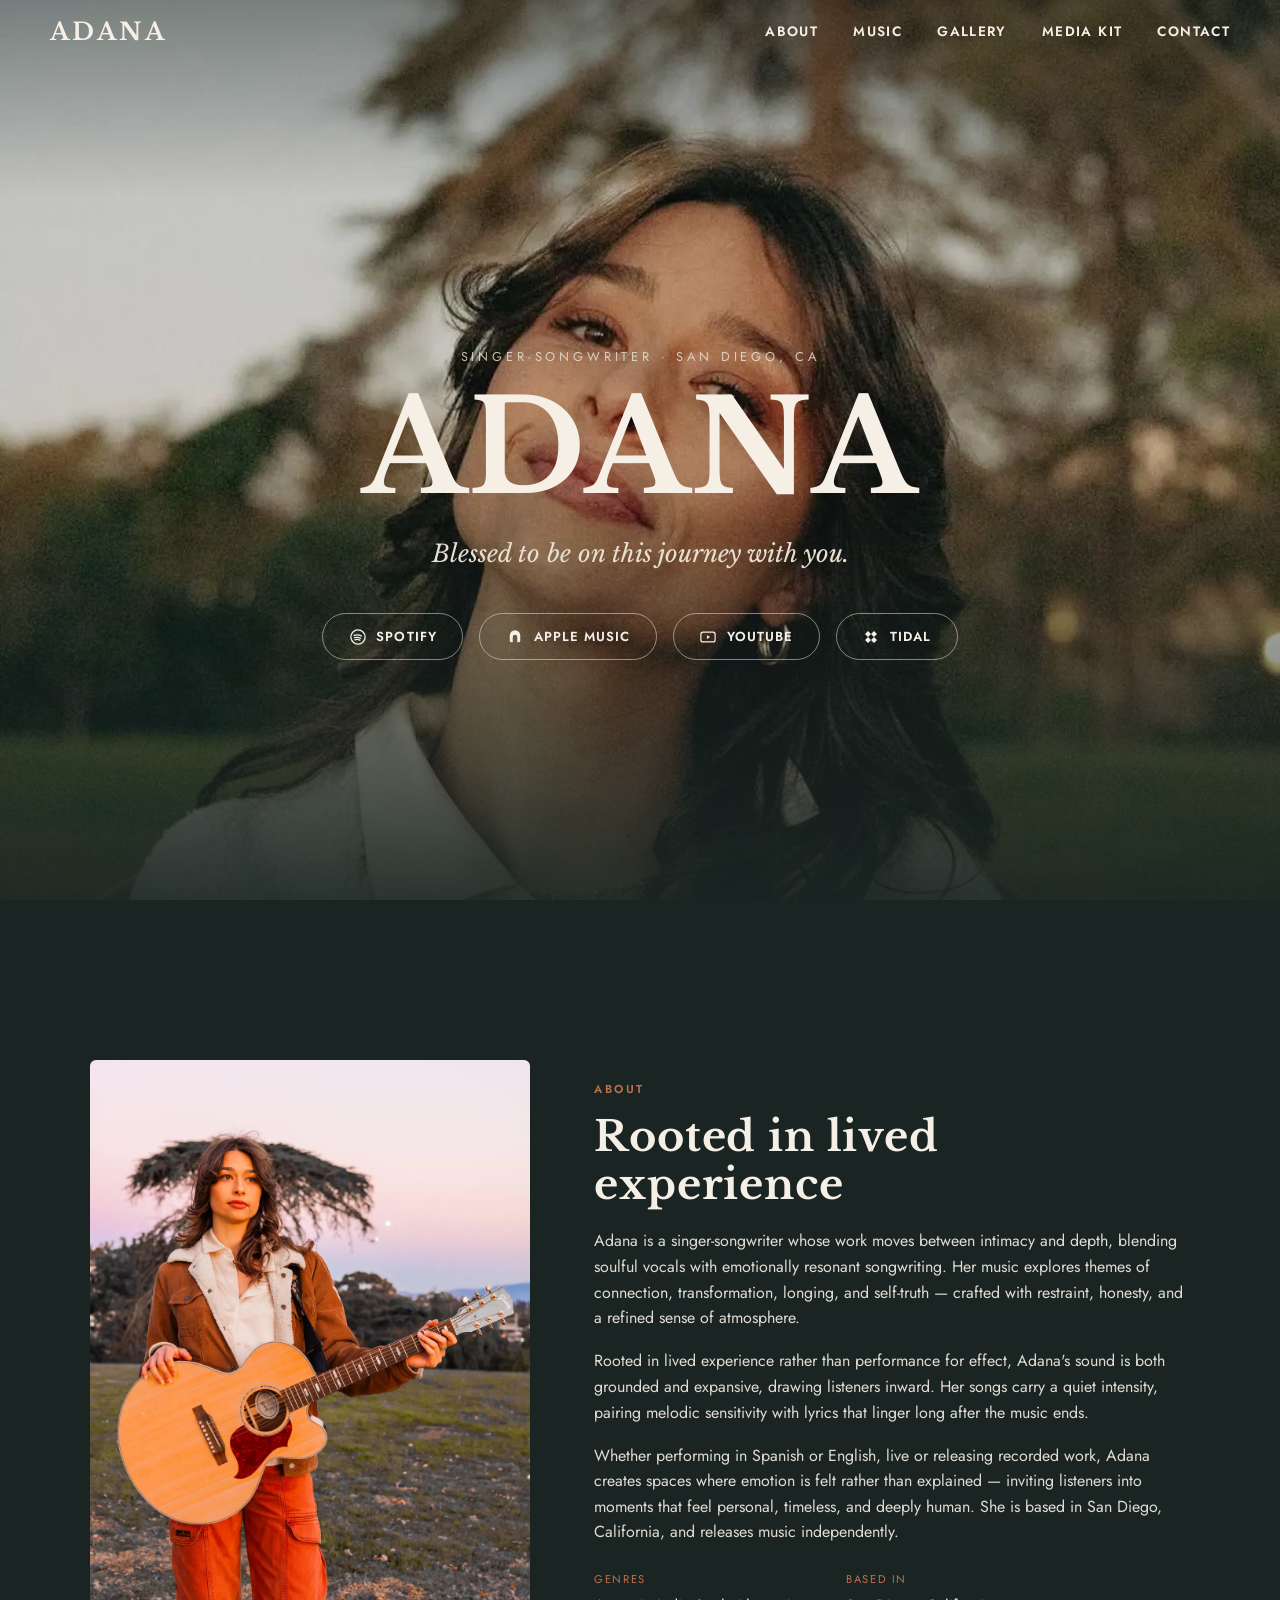
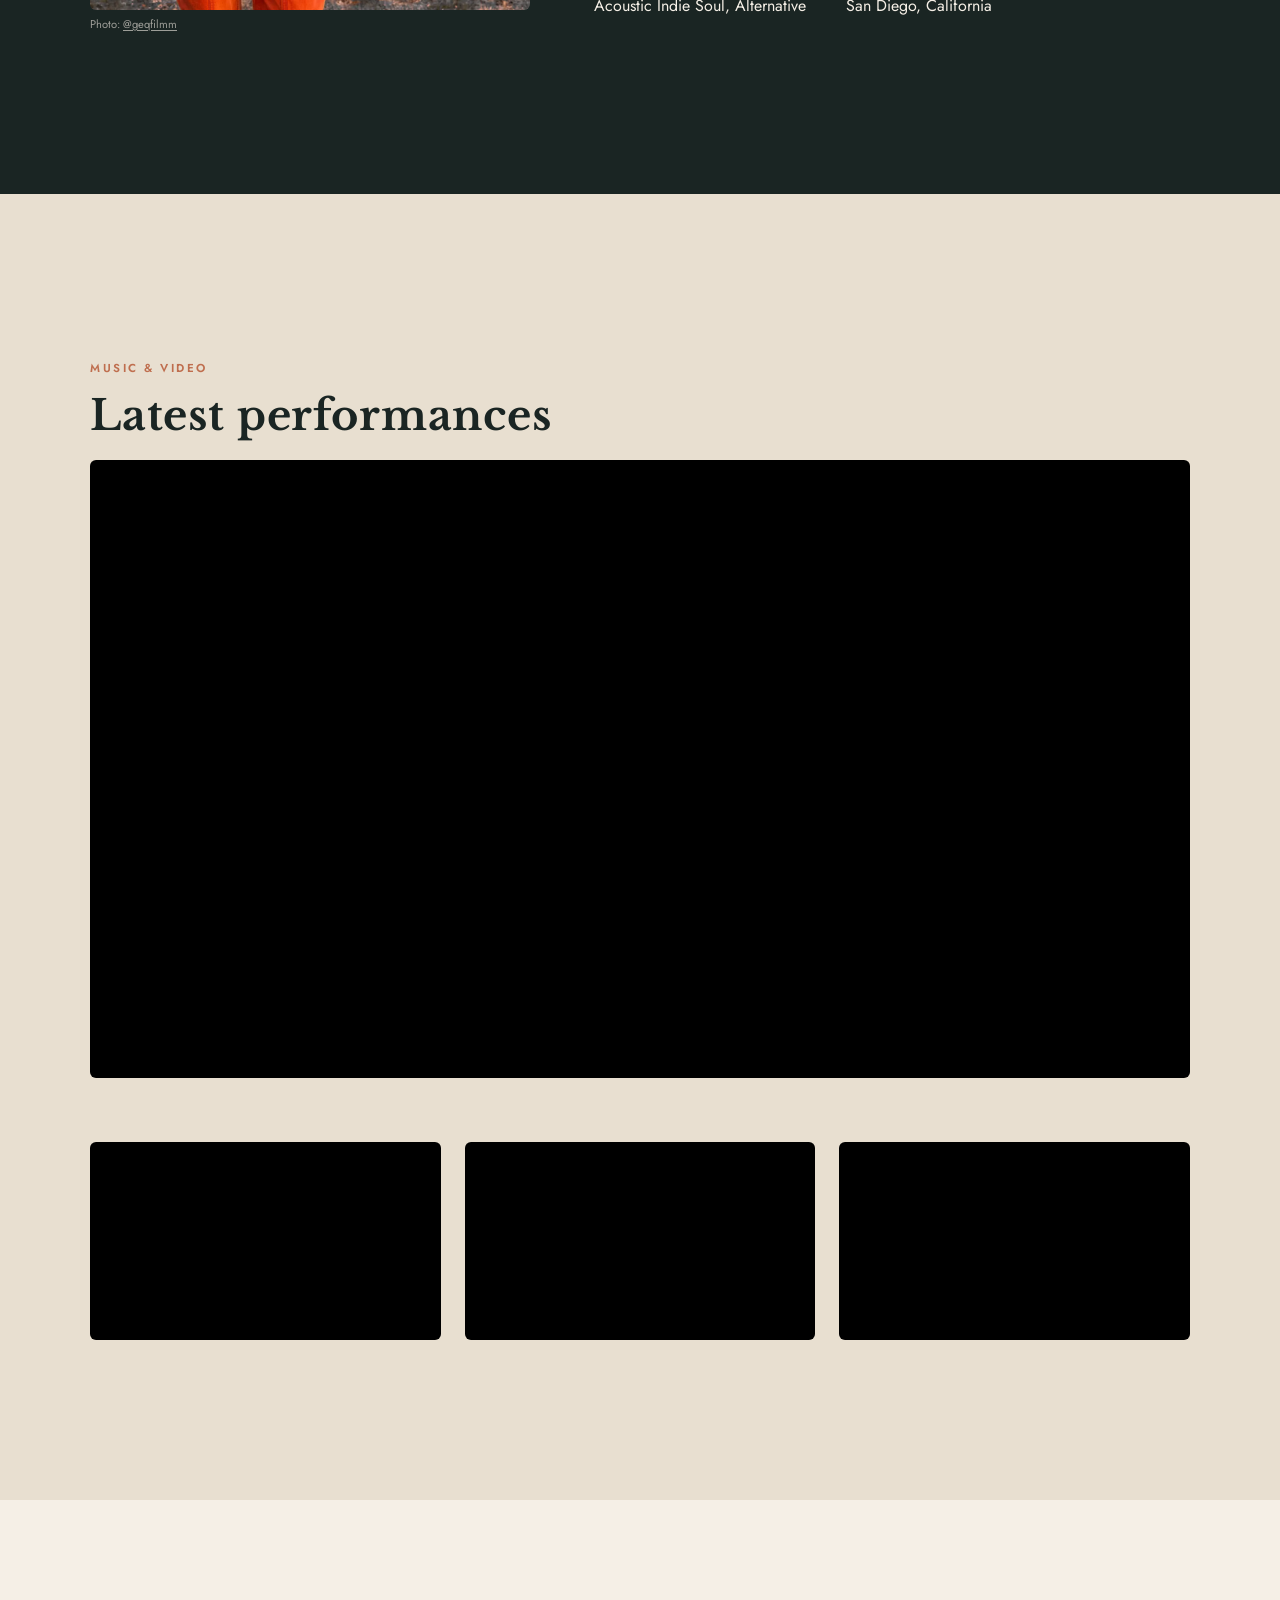
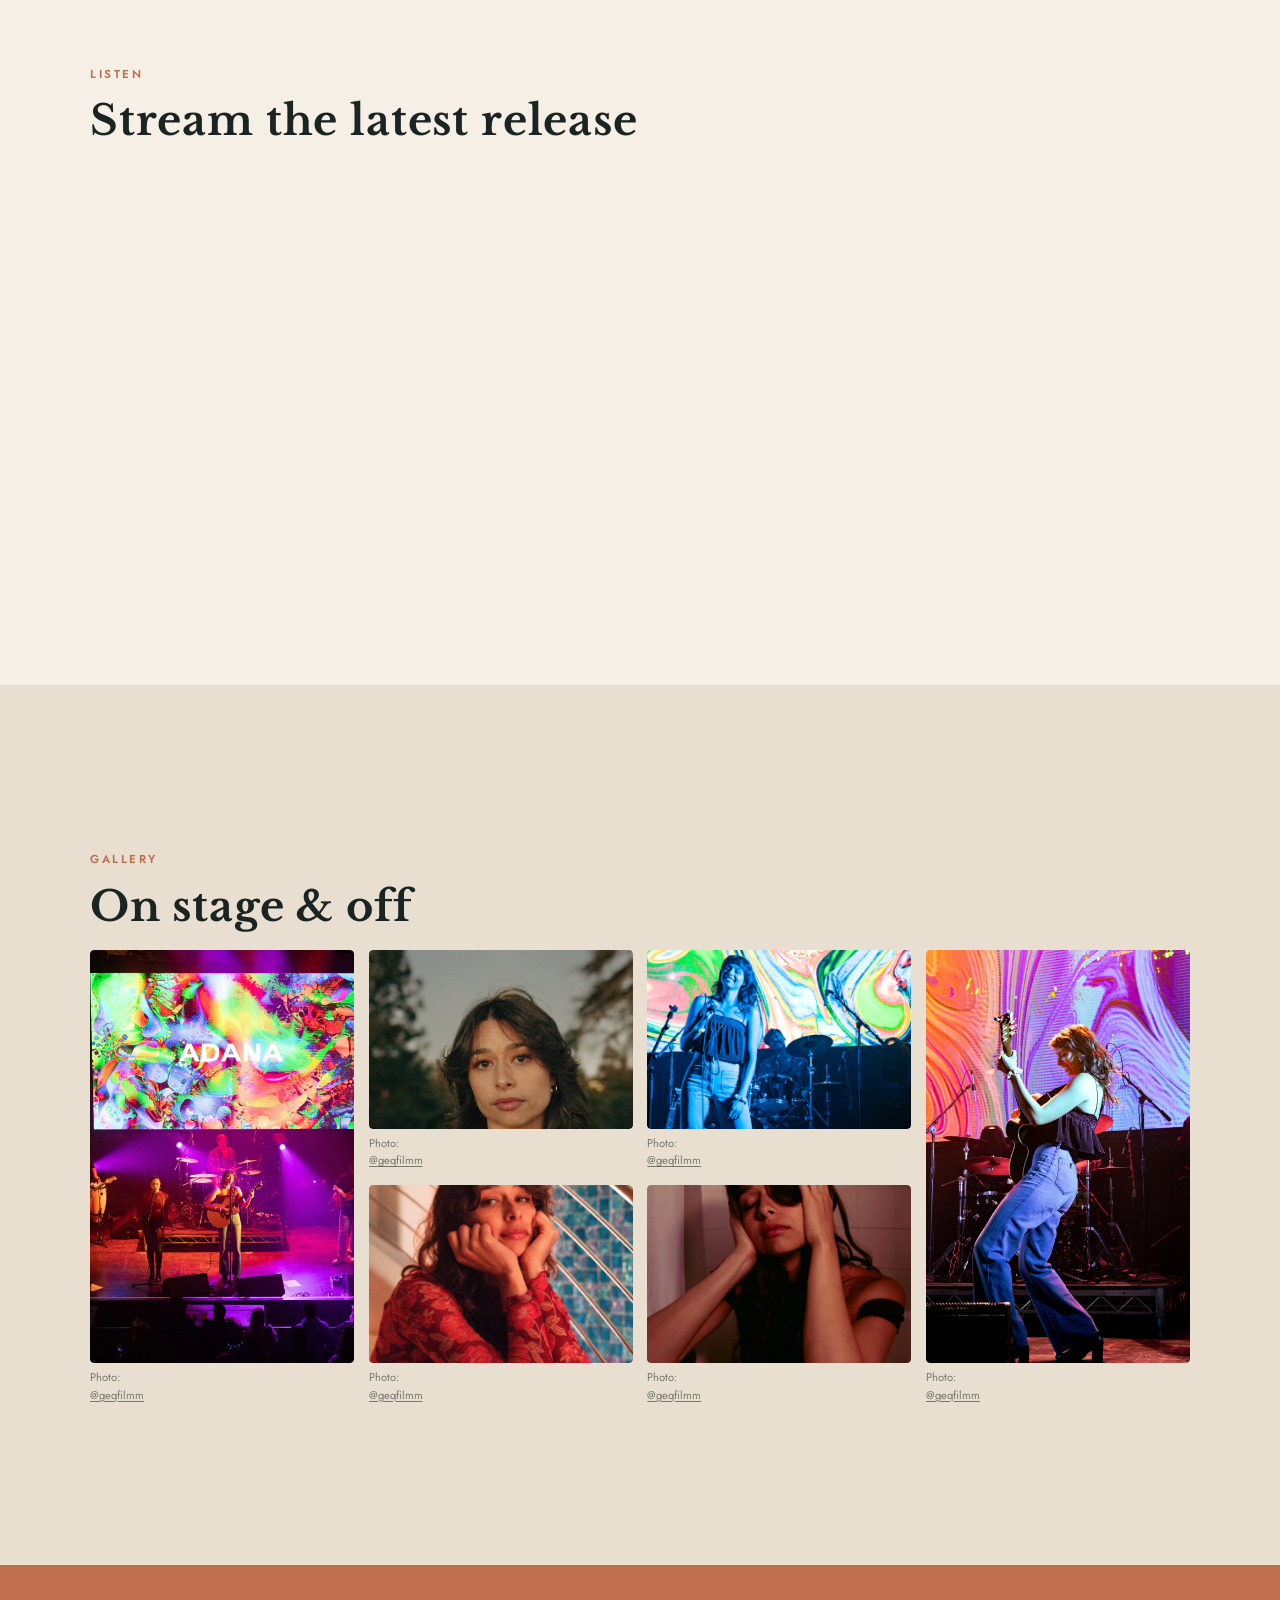
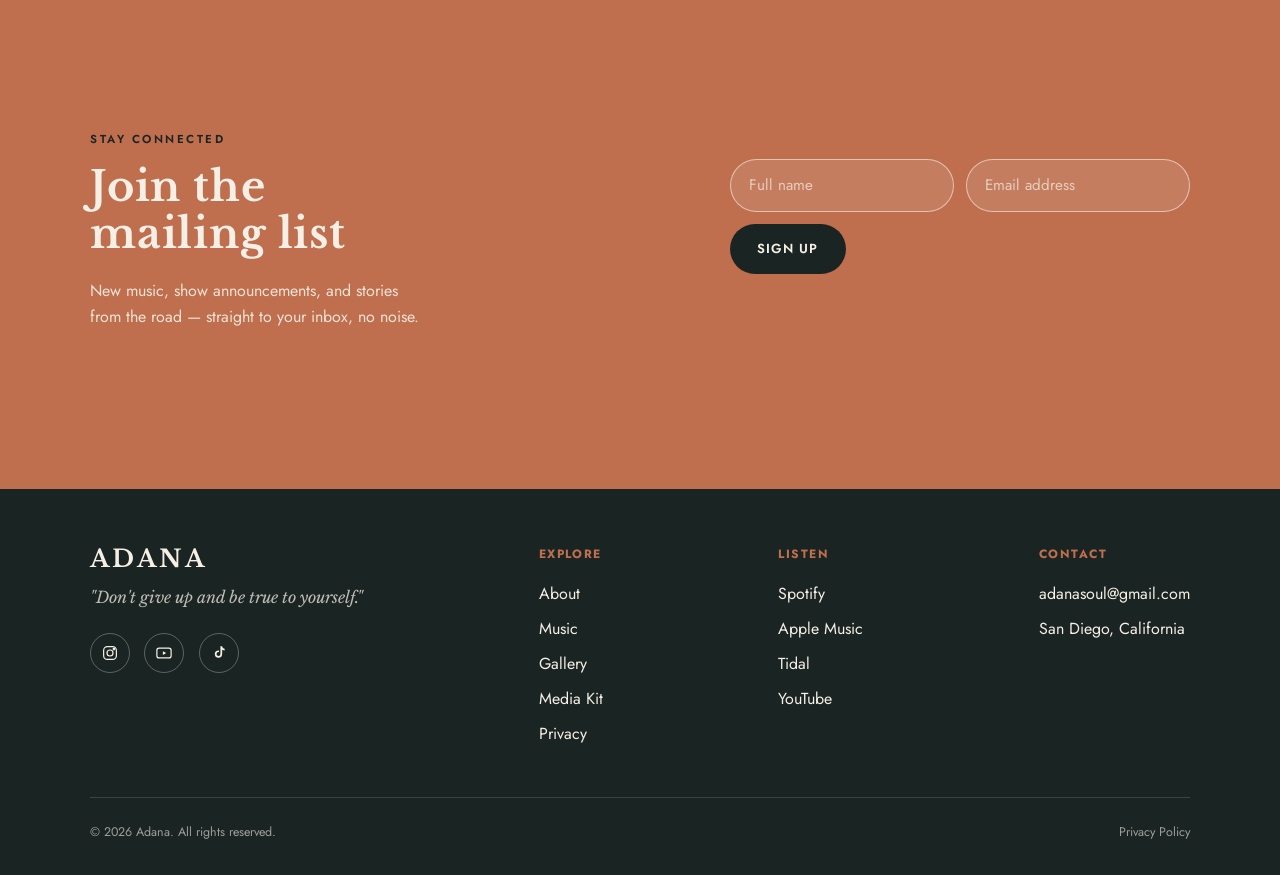
==== commit 51188e03: "Optimize page load speed: resized/WebP images, lazy loading, minified assets - Generate WebP + resiz" ====
--- a/index.html
+++ b/index.html
@@ -23,8 +23,10 @@
 <link rel="icon" href="images/favicon.svg" type="image/svg+xml">
 <link rel="preconnect" href="https://fonts.googleapis.com">
 <link rel="preconnect" href="https://fonts.gstatic.com" crossorigin>
-<link href="https://fonts.googleapis.com/css2?family=Libre+Baskerville:ital,wght@0,400;0,700;1,400&family=Jost:wght@400;500;600&display=swap" rel="stylesheet">
-<link rel="stylesheet" href="css/style.css">
+<link rel="preload" href="https://fonts.googleapis.com/css2?family=Libre+Baskerville:ital,wght@0,400;0,700;1,400&family=Jost:wght@400;500;600&display=swap" as="style">
+<link href="https://fonts.googleapis.com/css2?family=Libre+Baskerville:ital,wght@0,400;0,700;1,400&family=Jost:wght@400;500;600&display=swap" rel="stylesheet" media="print" onload="this.media='all'">
+<noscript><link href="https://fonts.googleapis.com/css2?family=Libre+Baskerville:ital,wght@0,400;0,700;1,400&family=Jost:wght@400;500;600&display=swap" rel="stylesheet"></noscript>
+<link rel="stylesheet" href="css/style.min.css">
 </head>
 <body>
 
@@ -46,7 +48,10 @@
 
   <section class="hero">
     <div class="hero-media">
-      <img src="images/close-up-3.jpg" alt="Portrait of Adana outdoors">
+      <picture>
+        <source srcset="images/web/close-up-3.webp" type="image/webp">
+        <img src="images/web/close-up-3.jpg" alt="Portrait of Adana outdoors" fetchpriority="high">
+      </picture>
     </div>
     <div class="hero-content container">
       <span class="hero-eyebrow">Singer-Songwriter · San Diego, CA</span>
@@ -76,7 +81,10 @@
   <section id="about" class="section-dark">
     <div class="container about-grid">
       <figure class="about-photo">
-        <img src="images/adana-guitar.jpg" data-photo="adana-guitar.jpg" alt="Adana holding an acoustic guitar outdoors at sunset">
+        <picture>
+          <source srcset="images/web/adana-guitar.webp" type="image/webp">
+          <img src="images/web/adana-guitar.jpg" data-photo="adana-guitar.jpg" alt="Adana holding an acoustic guitar outdoors at sunset" loading="lazy">
+        </picture>
         <figcaption class="photo-credit"></figcaption>
       </figure>
       <div class="about-copy">
@@ -138,27 +146,45 @@
       <h2>On stage &amp; off</h2>
       <div class="gallery">
         <figure class="gallery-item tall">
-          <a href="images/stage-purple.jpg" target="_blank"><img src="images/stage-purple.jpg" data-photo="stage-purple.jpg" alt="Adana performing live on stage under purple lighting"></a>
-          <figcaption class="photo-credit"></figcaption>
-        </figure>
-        <figure class="gallery-item">
-          <a href="images/close-up-1.jpg" target="_blank"><img src="images/close-up-1.jpg" data-photo="close-up-1.jpg" alt="Close-up portrait of Adana"></a>
-          <figcaption class="photo-credit"></figcaption>
-        </figure>
-        <figure class="gallery-item">
-          <a href="images/gig-6A3A4645.jpg" target="_blank"><img src="images/gig-6A3A4645.jpg" data-photo="gig-6A3A4645.jpg" alt="Adana performing live"></a>
+          <a href="images/stage-purple.jpg" target="_blank"><picture>
+            <source srcset="images/web/stage-purple.webp" type="image/webp">
+            <img src="images/web/stage-purple.jpg" data-photo="stage-purple.jpg" alt="Adana performing live on stage under purple lighting" loading="lazy">
+          </picture></a>
+          <figcaption class="photo-credit"></figcaption>
+        </figure>
+        <figure class="gallery-item">
+          <a href="images/close-up-1.jpg" target="_blank"><picture>
+            <source srcset="images/web/close-up-1.webp" type="image/webp">
+            <img src="images/web/close-up-1.jpg" data-photo="close-up-1.jpg" alt="Close-up portrait of Adana" loading="lazy">
+          </picture></a>
+          <figcaption class="photo-credit"></figcaption>
+        </figure>
+        <figure class="gallery-item">
+          <a href="images/gig-6A3A4645.jpg" target="_blank"><picture>
+            <source srcset="images/web/gig-6A3A4645.webp" type="image/webp">
+            <img src="images/web/gig-6A3A4645.jpg" data-photo="gig-6A3A4645.jpg" alt="Adana performing live" loading="lazy">
+          </picture></a>
           <figcaption class="photo-credit"></figcaption>
         </figure>
         <figure class="gallery-item tall">
-          <a href="images/about-6A3A4395.jpg" target="_blank"><img src="images/about-6A3A4395.jpg" data-photo="about-6A3A4395.jpg" alt="Portrait of Adana"></a>
-          <figcaption class="photo-credit"></figcaption>
-        </figure>
-        <figure class="gallery-item">
-          <a href="images/red-blue.jpg" target="_blank"><img src="images/red-blue.jpg" data-photo="red-blue.jpg" alt="Adana under red and blue stage lighting"></a>
-          <figcaption class="photo-credit"></figcaption>
-        </figure>
-        <figure class="gallery-item">
-          <a href="images/vanity-square.jpg" target="_blank"><img src="images/vanity-square.jpg" data-photo="vanity-square.jpg" alt="Portrait of Adana"></a>
+          <a href="images/about-6A3A4395.jpg" target="_blank"><picture>
+            <source srcset="images/web/about-6A3A4395.webp" type="image/webp">
+            <img src="images/web/about-6A3A4395.jpg" data-photo="about-6A3A4395.jpg" alt="Portrait of Adana" loading="lazy">
+          </picture></a>
+          <figcaption class="photo-credit"></figcaption>
+        </figure>
+        <figure class="gallery-item">
+          <a href="images/red-blue.jpg" target="_blank"><picture>
+            <source srcset="images/web/red-blue.webp" type="image/webp">
+            <img src="images/web/red-blue.jpg" data-photo="red-blue.jpg" alt="Adana under red and blue stage lighting" loading="lazy">
+          </picture></a>
+          <figcaption class="photo-credit"></figcaption>
+        </figure>
+        <figure class="gallery-item">
+          <a href="images/vanity-square.jpg" target="_blank"><picture>
+            <source srcset="images/web/vanity-square.webp" type="image/webp">
+            <img src="images/web/vanity-square.jpg" data-photo="vanity-square.jpg" alt="Portrait of Adana" loading="lazy">
+          </picture></a>
           <figcaption class="photo-credit"></figcaption>
         </figure>
       </div>
@@ -235,6 +261,6 @@
   </div>
 </footer>
 
-<script src="js/main.js"></script>
+<script src="js/main.min.js" defer></script>
 </body>
 </html>
--- a/css/style.min.css
+++ b/css/style.min.css
@@ -0,0 +1 @@
+:root{--terracotta:#BF6E4E;--terracotta-dark:#a35a3d;--sand:#E8DFD0;--ink:#1A2523;--cream:#F5EFE6;--font-display:"Libre Baskerville",Georgia,"Times New Roman",serif;--font-body:"Jost","Helvetica Neue",Helvetica,Arial,sans-serif;--container:1180px;--gap:clamp(2rem, 5vw, 4rem)}*{box-sizing:border-box}html{scroll-behavior:smooth}body,figure,h1,h2,h3,h4,p,ul{margin:0}ul{padding:0;list-style:none}img{max-width:100%;display:block}picture{display:contents}a{color:inherit;text-decoration:none}button{font:inherit;cursor:pointer}body{font-family:var(--font-body);background:var(--sand);color:var(--ink);line-height:1.6;-webkit-font-smoothing:antialiased}.container{max-width:var(--container);margin:0 auto;padding:0 clamp(1.25rem,4vw,2.5rem)}.wordmark,h1,h2,h3{font-family:var(--font-display);font-weight:700;letter-spacing:.02em;line-height:1.15}h2{font-size:clamp(1.8rem, 4vw, 2.6rem);margin-bottom:1.25rem}h3{font-size:1.3rem;margin-bottom:.5rem}p{max-width:62ch}.eyebrow{font-family:var(--font-body);text-transform:uppercase;letter-spacing:.22em;font-size:.72rem;font-weight:600;color:var(--terracotta);margin-bottom:.9rem;display:inline-block}.btn{display:inline-flex;align-items:center;gap:.5rem;padding:.85rem 1.9rem;border-radius:999px;font-family:var(--font-body);font-weight:600;font-size:.85rem;letter-spacing:.06em;text-transform:uppercase;border:1px solid transparent;transition:transform .2s ease,background .2s ease,border-color .2s ease,color .2s ease}.btn:hover{transform:translateY(-2px)}.btn-primary{background:var(--terracotta);color:var(--cream)}.btn-primary:hover{background:var(--terracotta-dark)}.btn-outline{background:0 0;border-color:currentColor;color:inherit}.btn-outline:hover{background:var(--ink);color:var(--cream);border-color:var(--ink)}.btn-outline.on-dark:hover{background:var(--cream);color:var(--ink);border-color:var(--cream)}.site-header{position:sticky;top:0;z-index:100;background:rgba(232,223,208,.92);backdrop-filter:saturate(140%) blur(8px);border-bottom:1px solid rgba(26,37,35,.08)}.site-header--overlay{position:absolute;top:0;left:0;right:0;background:0 0;backdrop-filter:none;border-bottom:none}.site-header--overlay .nav-links a,.site-header--overlay .wordmark{color:var(--cream)}.site-header--overlay .nav-toggle span,.site-header--overlay .nav-toggle span::after,.site-header--overlay .nav-toggle span::before{background:var(--cream)}.nav{display:flex;align-items:center;justify-content:space-between;padding:1.1rem 0}.wordmark{font-size:1.5rem;text-transform:uppercase;letter-spacing:.14em}.nav-links{display:flex;align-items:center;gap:2.2rem;font-size:.85rem;text-transform:uppercase;letter-spacing:.1em;font-weight:600}.nav-links a{position:relative;padding-bottom:2px}.nav-links a::after{content:"";position:absolute;left:0;right:0;bottom:-3px;height:2px;background:var(--terracotta);transform:scaleX(0);transform-origin:right;transition:transform .25s ease}.nav-links a:hover::after,.nav-links a[aria-current=page]::after{transform:scaleX(1);transform-origin:left}.nav-toggle{display:none;background:0 0;border:none;width:34px;height:26px;position:relative}.nav-toggle span,.nav-toggle span::after,.nav-toggle span::before{content:"";position:absolute;left:0;width:100%;height:2px;background:var(--ink);transition:transform .25s ease,opacity .25s ease,top .25s ease}.nav-toggle span{top:12px}.nav-toggle span::before{top:-9px}.nav-toggle span::after{top:9px}.nav-toggle[aria-expanded=true] span{background:0 0}.nav-toggle[aria-expanded=true] span::before{top:0;transform:rotate(45deg)}.nav-toggle[aria-expanded=true] span::after{top:0;transform:rotate(-45deg)}.hero{position:relative;min-height:100vh;display:flex;align-items:flex-end;color:var(--cream);overflow:hidden}.hero-media{position:fixed;inset:0;z-index:-1}.hero-media img{width:100%;height:100%;object-fit:cover;object-position:center 58%}.hero-media::after{content:"";position:absolute;inset:0;background:linear-gradient(180deg,rgba(26,37,35,.45) 0,rgba(26,37,35,.05) 22%,rgba(26,37,35,.05) 50%,rgba(26,37,35,.9) 100%)}.hero-content{position:relative;z-index:1;width:100%;padding:3.5rem 0 5rem;text-align:center}.hero-eyebrow{font-size:.8rem;letter-spacing:.3em;text-transform:uppercase;color:var(--sand);opacity:.85}.hero-title{font-size:clamp(3.5rem, 12vw, 8rem);color:var(--cream);margin:.4rem 0 .8rem}.hero-tagline{font-family:var(--font-display);font-style:italic;font-size:clamp(1.1rem, 2.4vw, 1.5rem);color:var(--sand);max-width:40ch;margin:0 auto 2.5rem}.hero-stream-row{display:flex;flex-wrap:wrap;gap:1rem;justify-content:center}.stream-btn{display:inline-flex;align-items:center;gap:.6rem;padding:.75rem 1.6rem;border:1px solid rgba(245,239,230,.5);border-radius:999px;font-size:.82rem;font-weight:600;text-transform:uppercase;letter-spacing:.08em;transition:background .2s ease,border-color .2s ease,color .2s ease}.stream-btn svg{width:18px;height:18px;flex-shrink:0}.stream-btn:hover{background:var(--terracotta);border-color:var(--terracotta);color:var(--cream)}section{padding:clamp(6rem,13vw,10rem) 0}.section-sand{background:var(--sand)}.section-dark{background:var(--ink);color:var(--cream)}.section-cream{background:var(--cream)}.section-dark .eyebrow{color:var(--terracotta)}.section-dark .photo-credit{color:rgba(245,239,230,.6)}.about-grid{display:grid;grid-template-columns:0.85fr 1.15fr;gap:var(--gap);align-items:center}.about-photo img{width:100%;height:100%;object-fit:cover;border-radius:6px}.about-copy p{margin-bottom:1.1rem;color:rgba(245,239,230,.9)}.about-copy .meta{margin-top:1.6rem;display:flex;gap:2.5rem;flex-wrap:wrap}.about-copy .meta div span{display:block}.meta-label{text-transform:uppercase;letter-spacing:.14em;font-size:.7rem;color:var(--terracotta);margin-bottom:.3rem}.video-feature{position:relative;width:100%;padding-top:56.25%;border-radius:6px;overflow:hidden;margin-bottom:var(--gap);background:#000}.video-feature iframe{position:absolute;inset:0;width:100%;height:100%;border:0}.video-grid{display:grid;grid-template-columns:repeat(3,1fr);gap:1.5rem}.video-card{position:relative;width:100%;padding-top:56.25%;border-radius:6px;overflow:hidden;background:#000}.video-card iframe{position:absolute;inset:0;width:100%;height:100%;border:0}.gallery{display:grid;grid-template-columns:repeat(4,1fr);grid-auto-rows:220px;gap:.9rem}.gallery img{width:100%;height:100%;object-fit:cover;border-radius:4px;transition:transform .4s ease}.gallery a{overflow:hidden;border-radius:4px;display:block}.gallery a:hover img{transform:scale(1.06)}.gallery .tall{grid-row:span 2}.press-gallery{grid-auto-rows:240px;margin-bottom:1.5rem}.gallery-item{display:flex;flex-direction:column;min-height:0}.gallery-item a{flex:1;min-height:0}.photo-credit{flex-shrink:0;margin-top:.35rem;font-size:.7rem;color:rgba(26,37,35,.55)}.photo-credit a{color:inherit;text-decoration:underline;text-underline-offset:2px}.photo-credit a:hover{color:var(--terracotta)}.mail-section{background:var(--terracotta);color:var(--cream)}.mail-inner{display:flex;flex-wrap:wrap;justify-content:space-between;align-items:center;gap:2rem}.mail-copy{max-width:34ch}.mail-copy p{color:rgba(245,239,230,.9)}.mail-form{display:flex;gap:.75rem;flex-wrap:wrap;flex:1 1 380px;max-width:460px}.mail-form input[type=email],.mail-form input[type=text]{flex:1 1 220px;padding:.9rem 1.1rem;border-radius:999px;border:1px solid rgba(245,239,230,.6);background:rgba(245,239,230,.12);color:var(--cream);font-family:var(--font-body);font-size:.95rem}.mail-form input::placeholder{color:rgba(245,239,230,.7)}.mail-form button{background:var(--ink);color:var(--cream);border:none;border-radius:999px;padding:.9rem 1.7rem;font-weight:600;text-transform:uppercase;letter-spacing:.08em;font-size:.82rem;transition:background .2s ease}.mail-form button:hover{background:#0f1615}.mail-form button:disabled{opacity:.6;cursor:not-allowed;transform:none}.mail-note{width:100%;font-size:.8rem;margin-top:.6rem;color:rgba(245,239,230,.85)}.mail-note[data-state=success]{color:var(--ink);font-weight:600}.mail-note[data-state=error]{color:var(--ink);font-weight:600;text-decoration:underline}.site-footer{background:var(--ink);color:var(--cream);padding:3.5rem 0 2rem}.footer-top{display:flex;flex-wrap:wrap;justify-content:space-between;gap:2.5rem;padding-bottom:2.5rem;border-bottom:1px solid rgba(245,239,230,.15)}.footer-brand .wordmark{color:var(--cream)}.footer-tagline{font-family:var(--font-display);font-style:italic;color:rgba(245,239,230,.75);margin-top:.6rem;max-width:32ch}.footer-col h4{text-transform:uppercase;letter-spacing:.12em;font-size:.75rem;color:var(--terracotta);margin-bottom:1rem}.footer-col ul li{margin-bottom:.6rem}.footer-col a:hover{color:var(--terracotta)}.social-icons{display:flex;gap:.9rem}.social-icons a{width:40px;height:40px;border:1px solid rgba(245,239,230,.3);border-radius:50%;display:flex;align-items:center;justify-content:center;transition:background .2s ease,border-color .2s ease}.social-icons a:hover{background:var(--terracotta);border-color:var(--terracotta)}.social-icons svg{width:18px;height:18px}.footer-bottom{padding-top:1.6rem;display:flex;flex-wrap:wrap;justify-content:space-between;gap:1rem;font-size:.78rem;color:rgba(245,239,230,.6)}.footer-bottom a:hover{color:var(--cream)}.page-hero{background:var(--ink);color:var(--cream);padding:7rem 0 4rem;text-align:center}.page-hero h1{font-size:clamp(2.4rem, 6vw, 4rem)}.page-hero p{margin:.8rem auto 0;color:rgba(245,239,230,.8)}.kit-block{margin-bottom:3.5rem}.kit-block:last-child{margin-bottom:0}.stat-grid{display:grid;grid-template-columns:repeat(auto-fit,minmax(180px,1fr));gap:1.5rem}.stat-card{background:var(--cream);border:1px solid rgba(26,37,35,.08);border-radius:8px;padding:1.6rem}.stat-card .meta-label{margin-bottom:.5rem}.venue-list li{padding:.65rem 0;border-bottom:1px solid rgba(26,37,35,.1);display:flex;align-items:center;gap:.6rem}.venue-list li::before{content:"";width:6px;height:6px;border-radius:50%;background:var(--terracotta);flex-shrink:0}.download-list a{display:inline-flex;align-items:center;gap:.5rem;margin:0 .6rem .8rem 0}.legal-copy h2{font-size:1.4rem;margin-top:2.4rem}.legal-copy h2:first-child{margin-top:0}.legal-copy p,.legal-copy ul{max-width:72ch;margin-bottom:1rem;color:rgba(26,37,35,.85)}.legal-copy ul{list-style:disc;padding-left:1.4rem}.legal-copy ul li{margin-bottom:.4rem}.legal-copy strong{color:var(--ink)}@media (max-width:900px){.about-grid{grid-template-columns:1fr}.about-photo img{max-height:420px}.video-grid{grid-template-columns:repeat(2,1fr)}.gallery{grid-template-columns:repeat(3,1fr);grid-auto-rows:160px}}@media (max-width:700px){.nav-links{position:absolute;top:100%;left:0;right:0;background:var(--sand);flex-direction:column;align-items:flex-start;gap:1.4rem;padding:1.6rem clamp(1.25rem,4vw,2.5rem) 2rem;border-bottom:1px solid rgba(26,37,35,.08);transform:translateY(-8px);opacity:0;pointer-events:none;transition:transform .25s ease,opacity .25s ease}.nav-links.is-open{transform:translateY(0);opacity:1;pointer-events:auto}.nav-links.is-open a{color:var(--ink)}.nav-toggle{display:block}.video-grid{grid-template-columns:1fr}.gallery{grid-template-columns:repeat(2,1fr);grid-auto-rows:180px}.gallery .tall{grid-row:span 1}.mail-inner{align-items:flex-start}.mail-form{max-width:100%}.footer-top{flex-direction:column}}
